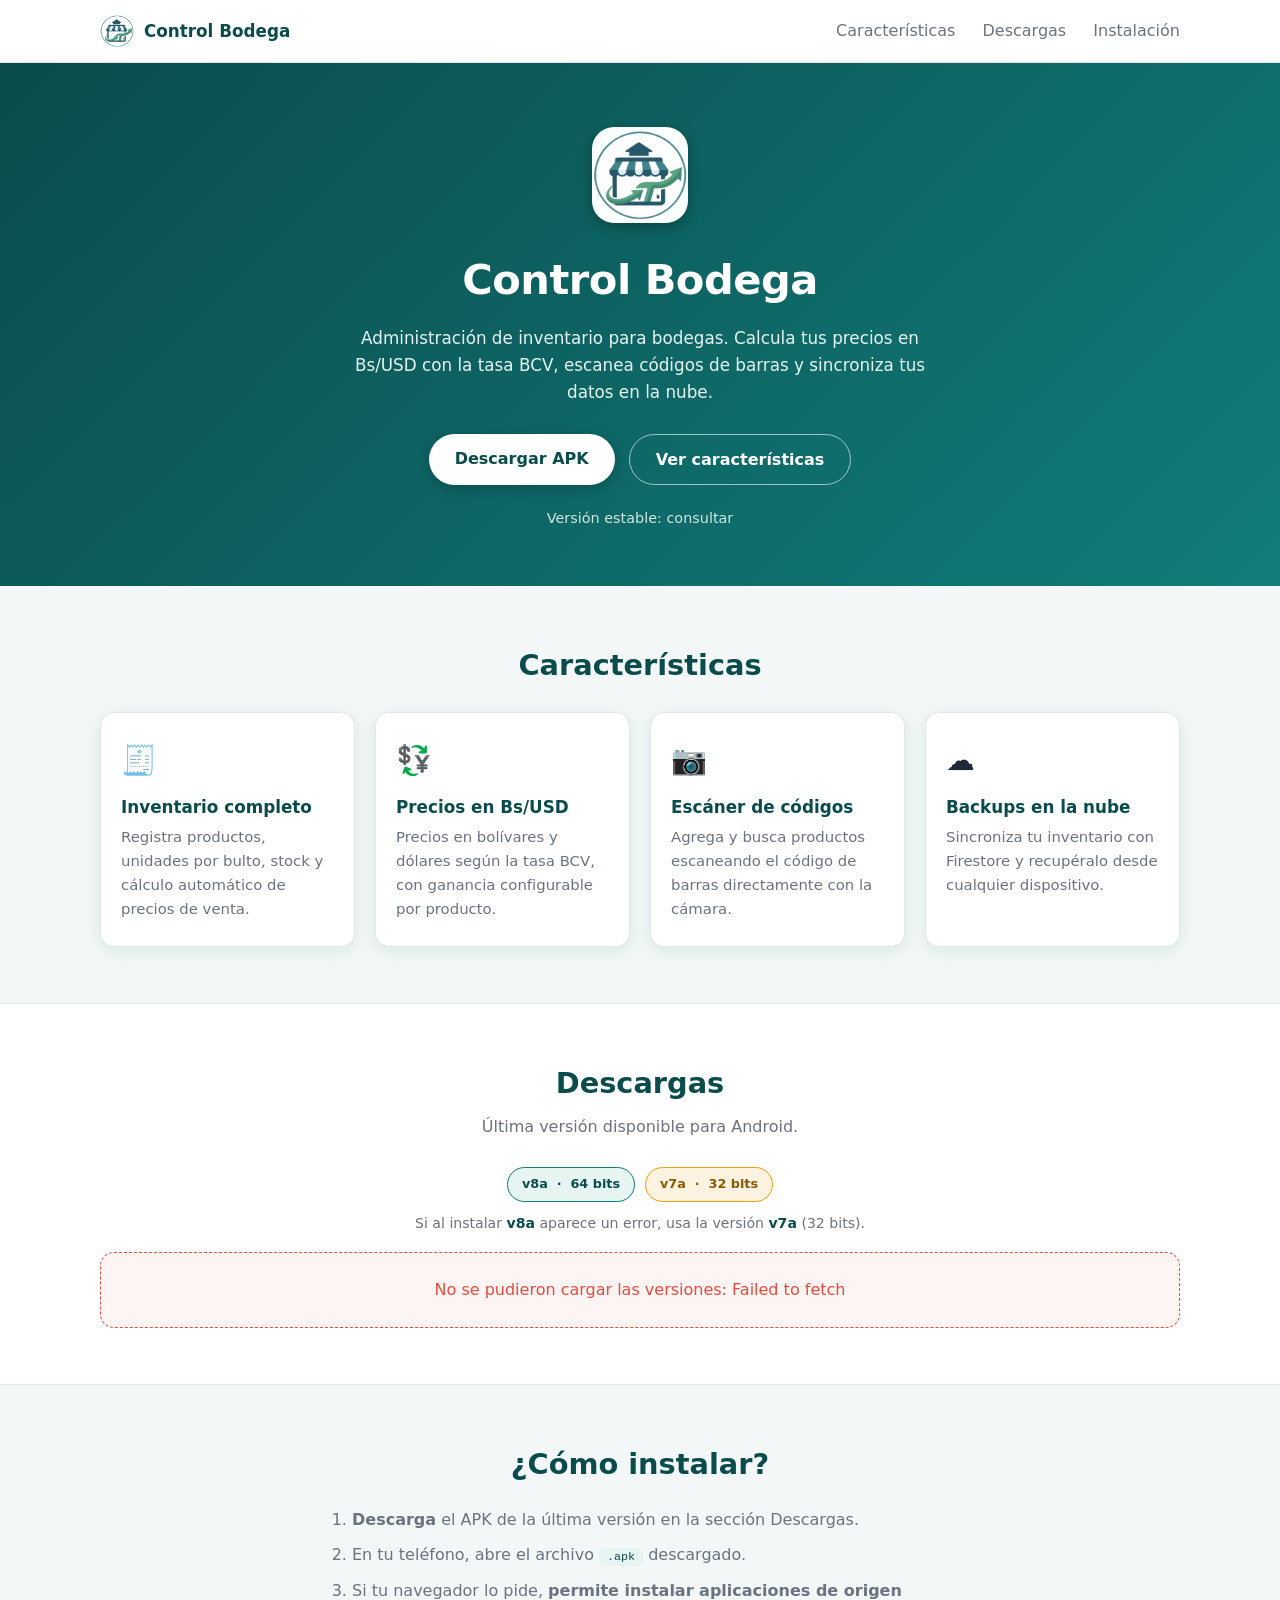
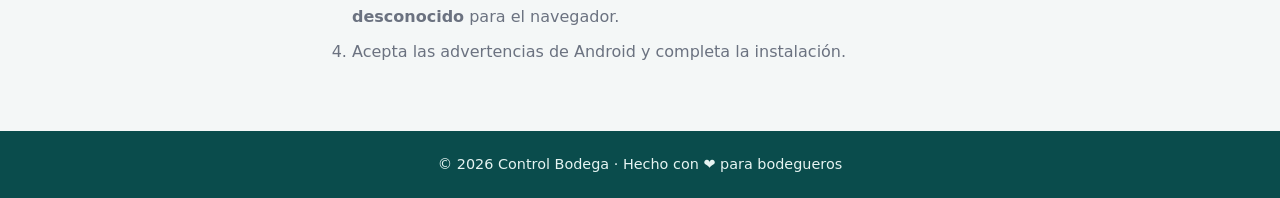
==== index.html @ c721ba38 "Quitar recomendacion automatica y avisar usar v7a si falla la instalacion de v8a" ====
<!DOCTYPE html>
<html lang="es">
<head>
  <meta charset="UTF-8" />
  <meta name="viewport" content="width=device-width, initial-scale=1.0" />
  <title>Control Bodega — Gestión de inventario</title>
  <meta name="description" content="App de administración de inventario para bodegas. Precios en Bs/USD con tasa BCV, escáner de códigos de barras y backups en la nube." />
  <link rel="icon" type="image/png" href="assets/icon.png" />
  <link rel="stylesheet" href="assets/styles.css" />
</head>
<body>

  <header class="nav">
    <div class="container nav-inner">
      <div class="brand">
        <img src="assets/icon.png" alt="Logo Control Bodega" class="brand-logo" />
        <span class="brand-name">Control Bodega</span>
      </div>
      <nav class="nav-links">
        <a href="#caracteristicas">Características</a>
        <a href="#descargas">Descargas</a>
        <a href="#instalacion">Instalación</a>
      </nav>
    </div>
  </header>

  <main>
    <!-- HERO -->
    <section class="hero">
      <div class="container hero-inner">
        <img src="assets/icon.png" alt="Logo Control Bodega" class="hero-logo" />
        <h1>Control Bodega</h1>
        <p class="hero-sub">
          Administración de inventario para bodegas. Calcula tus precios en
          Bs/USD con la tasa BCV, escanea códigos de barras y sincroniza tus
          datos en la nube.
        </p>
        <div class="hero-actions">
          <a href="#descargas" class="btn btn-primary">Descargar APK</a>
          <a href="#caracteristicas" class="btn btn-ghost">Ver características</a>
        </div>
        <p class="hero-badge">Versión estable: <span id="latest-version">…</span></p>
      </div>
    </section>

    <!-- CARACTERÍSTICAS -->
    <section id="caracteristicas" class="section">
      <div class="container">
        <h2 class="section-title">Características</h2>
        <div class="features">
          <div class="feature">
            <div class="feature-icon">🧾</div>
            <h3>Inventario completo</h3>
            <p>Registra productos, unidades por bulto, stock y cálculo automático de precios de venta.</p>
          </div>
          <div class="feature">
            <div class="feature-icon">💱</div>
            <h3>Precios en Bs/USD</h3>
            <p>Precios en bolívares y dólares según la tasa BCV, con ganancia configurable por producto.</p>
          </div>
          <div class="feature">
            <div class="feature-icon">📷</div>
            <h3>Escáner de códigos</h3>
            <p>Agrega y busca productos escaneando el código de barras directamente con la cámara.</p>
          </div>
          <div class="feature">
            <div class="feature-icon">☁️</div>
            <h3>Backups en la nube</h3>
            <p>Sincroniza tu inventario con Firestore y recupéralo desde cualquier dispositivo.</p>
          </div>
        </div>
      </div>
    </section>

    <!-- DESCARGAS / RELEASES -->
    <section id="descargas" class="section section-alt">
      <div class="container">
        <h2 class="section-title">Descargas</h2>
        <p class="section-sub">Última versión disponible para Android.</p>

        <div class="arch-leyenda">
          <span class="chip chip-v8a">v8a &nbsp;·&nbsp; 64 bits</span>
          <span class="chip chip-v7a">v7a &nbsp;·&nbsp; 32 bits</span>
        </div>
        <p class="recom-note">Si al instalar <strong>v8a</strong> aparece un error, usa la versión <strong>v7a</strong> (32 bits).</p>

        <div id="releases" class="releases">
          <div class="loading">Cargando versiones…</div>
        </div>
      </div>
    </section>

    <!-- INSTALACIÓN -->
    <section id="instalacion" class="section">
      <div class="container">
        <h2 class="section-title">¿Cómo instalar?</h2>
        <ol class="steps">
          <li><strong>Descarga</strong> el APK de la última versión en la sección Descargas.</li>
          <li>En tu teléfono, abre el archivo <code>.apk</code> descargado.</li>
          <li>Si tu navegador lo pide, <strong>permite instalar aplicaciones de origen desconocido</strong> para el navegador.</li>
          <li>Acepta las advertencias de Android y completa la instalación.</li>
        </ol>
      </div>
    </section>
  </main>

  <footer class="footer">
    <div class="container footer-inner">
      <p>© 2026 Control Bodega · Hecho con ❤️ para bodegueros</p>
    </div>
  </footer>

  <script src="assets/config.js"></script>
  <script src="assets/script.js"></script>
</body>
</html>
---- assets/styles.css ----
/* ============================================================
   Control Bodega — Página de releases
   Tema teal #117D7A / #0A4C4C (igual que la aplicación Flutter)
   ============================================================ */

:root {
  --primary-dark: #0A4C4C;
  --primary: #117D7A;
  --primary-light: #E6F4F2;
  --bg: #F4F7F7;
  --surface: #FFFFFF;
  --text-main: #1F2937;
  --text-secondary: #6B7280;
  --text-muted: #9CA3AF;
  --border: #E5E7EB;
  --danger: #E74C3C;
  --success: #4CAF50;
  --warning: #F59E0B;
  --radius-lg: 20px;
  --radius-md: 14px;
  --radius-sm: 10px;
  --shadow: 0 4px 16px rgba(17, 125, 122, 0.12);
}

* {
  box-sizing: border-box;
  margin: 0;
  padding: 0;
}

html {
  scroll-behavior: smooth;
}

body {
  font-family: system-ui, -apple-system, "Segoe UI", Roboto, Arial, sans-serif;
  background: var(--bg);
  color: var(--text-main);
  line-height: 1.6;
}

.container {
  width: min(1080px, 92%);
  margin: 0 auto;
}

/* ---------- Nav ---------- */
.nav {
  background: var(--surface);
  border-bottom: 1px solid var(--border);
  position: sticky;
  top: 0;
  z-index: 10;
}

.nav-inner {
  display: flex;
  align-items: center;
  justify-content: space-between;
  padding: 14px 0;
}

.brand {
  display: flex;
  align-items: center;
  gap: 10px;
}

.brand-logo {
  width: 34px;
  height: 34px;
  object-fit: contain;
  border-radius: 8px;
}

.brand-name {
  font-weight: 700;
  color: var(--primary-dark);
  font-size: 1.05rem;
}

.nav-links a {
  margin-left: 22px;
  color: var(--text-secondary);
  text-decoration: none;
  font-weight: 500;
  transition: color 0.2s;
}

.nav-links a:hover {
  color: var(--primary);
}

/* ---------- Hero ---------- */
.hero {
  background: linear-gradient(135deg, var(--primary-dark), var(--primary));
  color: #fff;
  text-align: center;
  padding: 64px 0 56px;
}

.hero-logo {
  width: 96px;
  height: 96px;
  object-fit: contain;
  margin-bottom: 16px;
  border-radius: 22px;
  box-shadow: 0 4px 14px rgba(0, 0, 0, 0.3);
}

.hero h1 {
  font-size: 2.6rem;
  letter-spacing: -0.5px;
}

.hero-sub {
  max-width: 620px;
  margin: 12px auto 28px;
  color: var(--primary-light);
  font-size: 1.05rem;
}

.hero-actions {
  display: flex;
  gap: 14px;
  justify-content: center;
  flex-wrap: wrap;
}

.hero-badge {
  margin-top: 22px;
  font-size: 0.9rem;
  color: var(--primary-light);
  opacity: 0.9;
}

/* ---------- Botones ---------- */
.btn {
  display: inline-block;
  padding: 12px 26px;
  border-radius: 999px;
  font-weight: 600;
  text-decoration: none;
  transition: transform 0.15s, box-shadow 0.15s, background 0.2s;
}

.btn:hover {
  transform: translateY(-2px);
}

.btn-primary {
  background: var(--surface);
  color: var(--primary-dark);
  box-shadow: 0 4px 14px rgba(0, 0, 0, 0.2);
}

.btn-primary:hover {
  background: var(--primary-light);
}

.btn-ghost {
  border: 1.5px solid rgba(255, 255, 255, 0.6);
  color: #fff;
}

.btn-ghost:hover {
  background: rgba(255, 255, 255, 0.12);
}

/* ---------- Secciones ---------- */
.section {
  padding: 56px 0;
}

.section-alt {
  background: var(--surface);
  border-block: 1px solid var(--border);
}

.section-title {
  text-align: center;
  font-size: 1.8rem;
  color: var(--primary-dark);
  margin-bottom: 8px;
}

.section-sub {
  text-align: center;
  color: var(--text-secondary);
  margin-bottom: 28px;
}

/* ---------- Features ---------- */
.features {
  display: grid;
  grid-template-columns: repeat(auto-fit, minmax(220px, 1fr));
  gap: 20px;
  margin-top: 24px;
}

.feature {
  background: var(--surface);
  border: 1px solid var(--border);
  border-radius: var(--radius-md);
  padding: 24px 20px;
  box-shadow: var(--shadow);
}

.feature-icon {
  font-size: 1.8rem;
  margin-bottom: 10px;
}

.feature h3 {
  color: var(--primary-dark);
  margin-bottom: 6px;
  font-size: 1.05rem;
}

.feature p {
  color: var(--text-secondary);
  font-size: 0.93rem;
}

/* ---------- Releases ---------- */
.releases {
  display: grid;
  gap: 16px;
  margin-top: 8px;
}

.loading {
  text-align: center;
  color: var(--text-muted);
  padding: 24px;
}

.release {
  background: var(--bg);
  border: 1px solid var(--border);
  border-left: 4px solid var(--primary);
  border-radius: var(--radius-md);
  padding: 20px 22px;
}

.release-head {
  display: flex;
  align-items: center;
  justify-content: space-between;
  flex-wrap: wrap;
  gap: 8px;
  margin-bottom: 8px;
}

.release-tag {
  font-weight: 700;
  color: var(--primary-dark);
  font-size: 1.1rem;
}

.release-latest {
  background: var(--success);
  color: #fff;
  font-size: 0.72rem;
  font-weight: 700;
  padding: 3px 10px;
  border-radius: 999px;
  text-transform: uppercase;
  letter-spacing: 0.5px;
}

.release-date {
  color: var(--text-muted);
  font-size: 0.85rem;
}

.release-notes {
  color: var(--text-secondary);
  font-size: 0.92rem;
  white-space: pre-wrap;
  margin-bottom: 14px;
}

/* Tarjeta de la última versión */
.release-latest-box {
  background: var(--surface);
  border: 2px solid var(--primary);
  border-left-width: 6px;
  box-shadow: var(--shadow);
}

.release-latest-box .release-tag {
  font-size: 1.35rem;
}

.release-latest-box .release-date {
  margin-bottom: 6px;
}

.latest-assets {
  display: grid;
  grid-template-columns: repeat(auto-fit, minmax(210px, 1fr));
  gap: 12px;
  margin-top: 16px;
}

/* Botones de descarga grandes (v8a / v7a) */
.asset-link {
  display: flex;
  flex-direction: column;
  align-items: center;
  gap: 2px;
  color: #fff;
  padding: 14px 18px;
  border-radius: var(--radius-md);
  text-decoration: none;
  font-weight: 600;
  text-align: center;
  transition: transform 0.15s, box-shadow 0.15s, filter 0.2s;
  border: 1px solid transparent;
}

.asset-link:hover {
  transform: translateY(-2px);
  filter: brightness(1.06);
}

.asset-link .arq-label {
  font-size: 1.35rem;
  line-height: 1.2;
  text-transform: uppercase;
  letter-spacing: 0.5px;
}

.asset-link .arq-detail {
  font-weight: 500;
  font-size: 0.82rem;
  opacity: 0.92;
}

.asset-link .arq-size {
  font-weight: 400;
  font-size: 0.8rem;
  opacity: 0.85;
}

/* Diferenciación v8a (nuevo) / v7a (viejito) */
.arq-v8a {
  background: var(--primary);
  border-color: var(--primary);
}

.arq-v7a {
  background: var(--warning);
  border-color: var(--warning);
  color: #4a3000;
}

.arq-x86_64 {
  background: var(--text-secondary);
  border-color: var(--text-secondary);
}

.arq-universal {
  background: var(--success);
  border-color: var(--success);
}

/* Leyenda */
.arch-leyenda {
  display: flex;
  flex-wrap: wrap;
  justify-content: center;
  gap: 10px;
  margin: 4px 0 20px;
}

.chip {
  font-size: 0.8rem;
  font-weight: 600;
  padding: 6px 14px;
  border-radius: 999px;
}

.chip-v8a {
  background: var(--primary-light);
  color: var(--primary-dark);
  border: 1px solid var(--primary);
}

.chip-v7a {
  background: #fdf3e0;
  color: #8a5a00;
  border: 1px solid var(--warning);
}

/* Nota de recomendación */
.recom-note {
  text-align: center;
  color: var(--text-secondary);
  font-size: 0.88rem;
  margin: -10px 0 18px;
}

.recom-note strong {
  color: var(--primary-dark);
}

/* Botón de versiones anteriores */
.btn-older {
  display: block;
  margin: 18px auto 0;
  background: var(--surface);
  color: var(--text-secondary);
  border: 1px solid var(--border);
  border-radius: 999px;
  padding: 8px 18px;
  font-size: 0.85rem;
  font-weight: 600;
  cursor: pointer;
  transition: background 0.2s, color 0.2s;
}

.btn-older:hover {
  background: var(--primary-light);
  color: var(--primary-dark);
}

/* Lista de versiones anteriores */
.older-releases {
  margin-top: 14px;
  display: grid;
  gap: 10px;
}

.older-releases[hidden] {
  display: none;
}

.release-old {
  display: flex;
  align-items: center;
  justify-content: space-between;
  flex-wrap: wrap;
  gap: 10px;
  background: var(--bg);
  border: 1px solid var(--border);
  border-radius: var(--radius-sm);
  padding: 12px 16px;
}

.release-old-info {
  display: flex;
  align-items: center;
  gap: 10px;
}

.release-old-tag {
  font-weight: 700;
  color: var(--text-main);
  font-size: 0.95rem;
}

.release-old-links {
  display: flex;
  flex-wrap: wrap;
  gap: 8px;
}

.release-old-links.muted {
  color: var(--text-muted);
  font-size: 0.85rem;
}

.mini-link {
  display: inline-block;
  color: #fff;
  padding: 5px 12px;
  border-radius: 999px;
  text-decoration: none;
  font-size: 0.78rem;
  font-weight: 600;
  transition: filter 0.2s;
}

.mini-link:hover {
  filter: brightness(1.08);
}

.no-releases {
  text-align: center;
  color: var(--text-secondary);
  padding: 24px;
  border: 1px dashed var(--border);
  border-radius: var(--radius-md);
}

.error-releases {
  text-align: center;
  color: var(--danger);
  padding: 24px;
  border: 1px dashed var(--danger);
  border-radius: var(--radius-md);
  background: #fdf4f4;
}

/* ---------- Instalación ---------- */
.steps {
  max-width: 620px;
  margin: 20px auto 0;
  padding-left: 22px;
  color: var(--text-secondary);
}

.steps li {
  margin-bottom: 10px;
}

.steps code {
  background: var(--primary-light);
  color: var(--primary-dark);
  padding: 2px 8px;
  border-radius: 6px;
  font-size: 0.9em;
}

/* ---------- Footer ---------- */
.footer {
  background: var(--primary-dark);
  color: var(--primary-light);
  padding: 22px 0;
  text-align: center;
  font-size: 0.9rem;
}

/* ---------- Responsive ---------- */
@media (max-width: 640px) {
  .hero h1 {
    font-size: 1.9rem;
  }
  .nav-links {
    display: none;
  }
  .release-head {
    flex-direction: column;
    align-items: flex-start;
  }
}
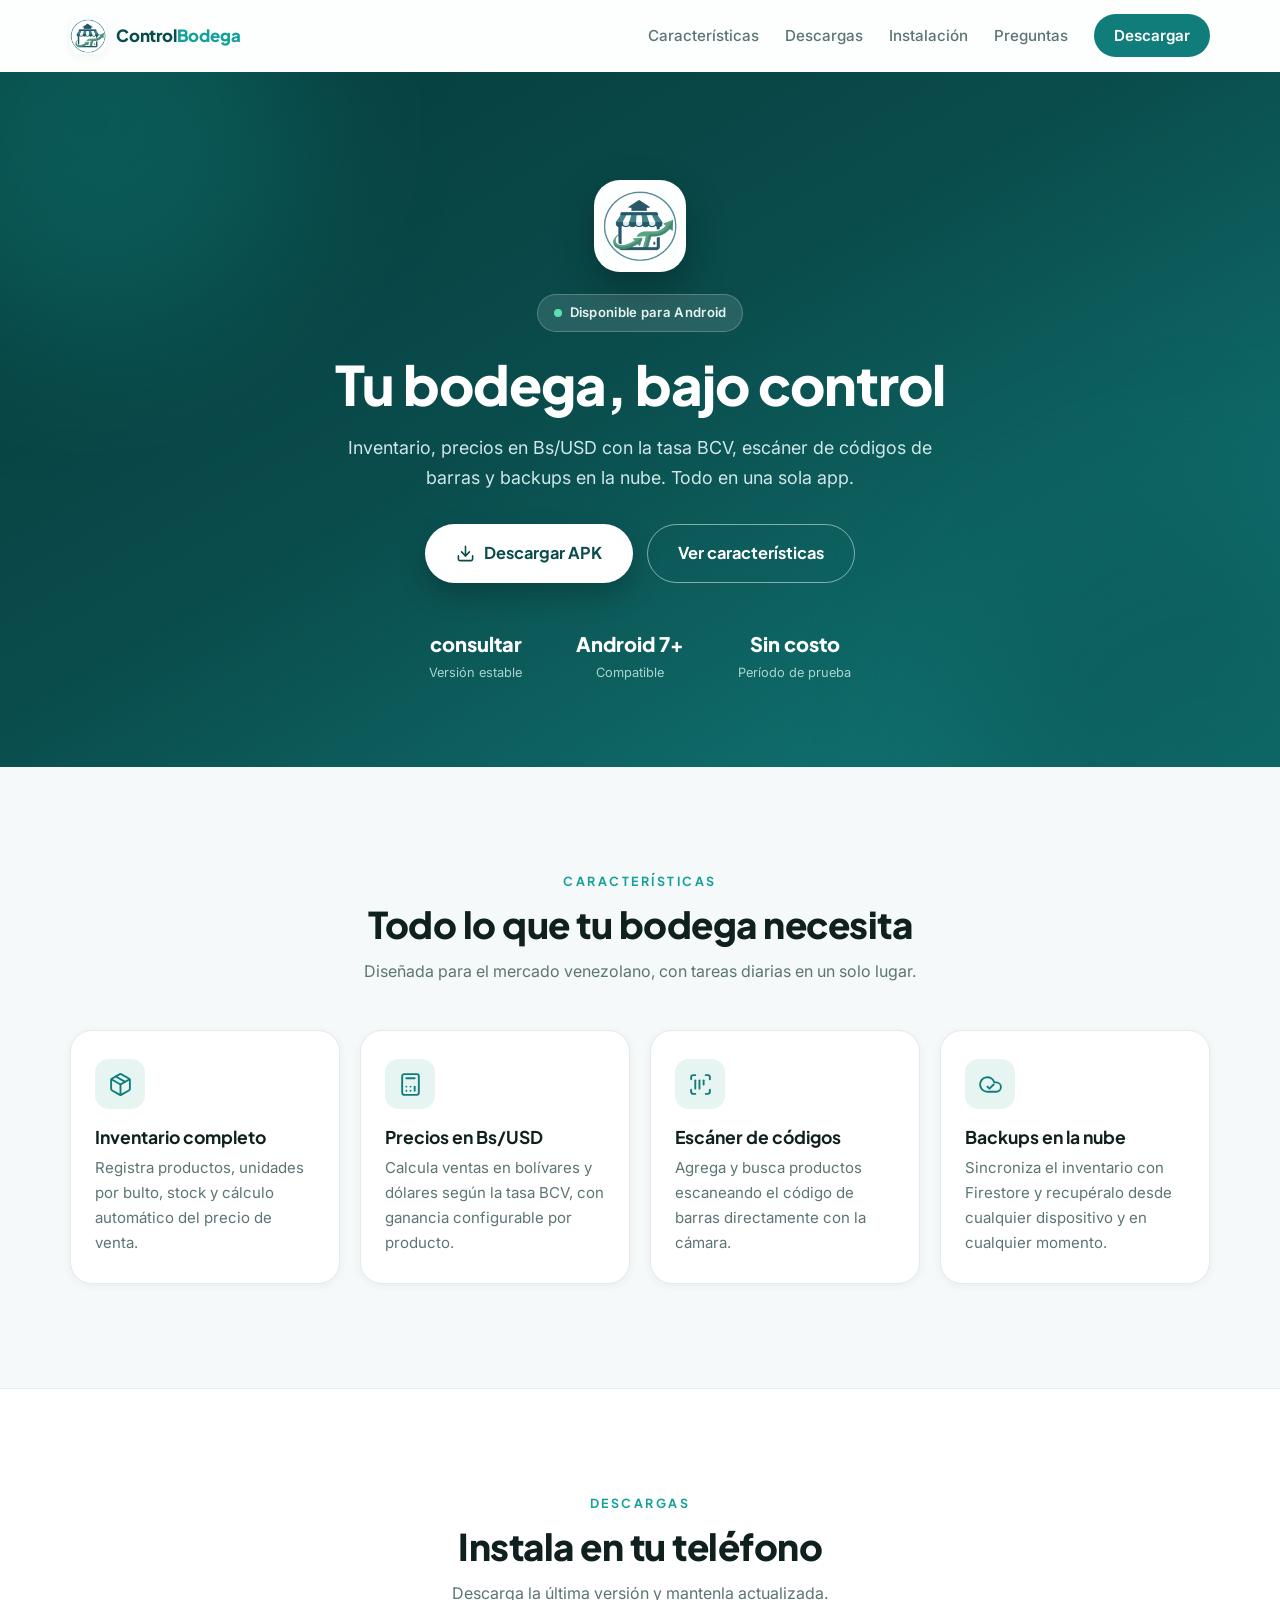
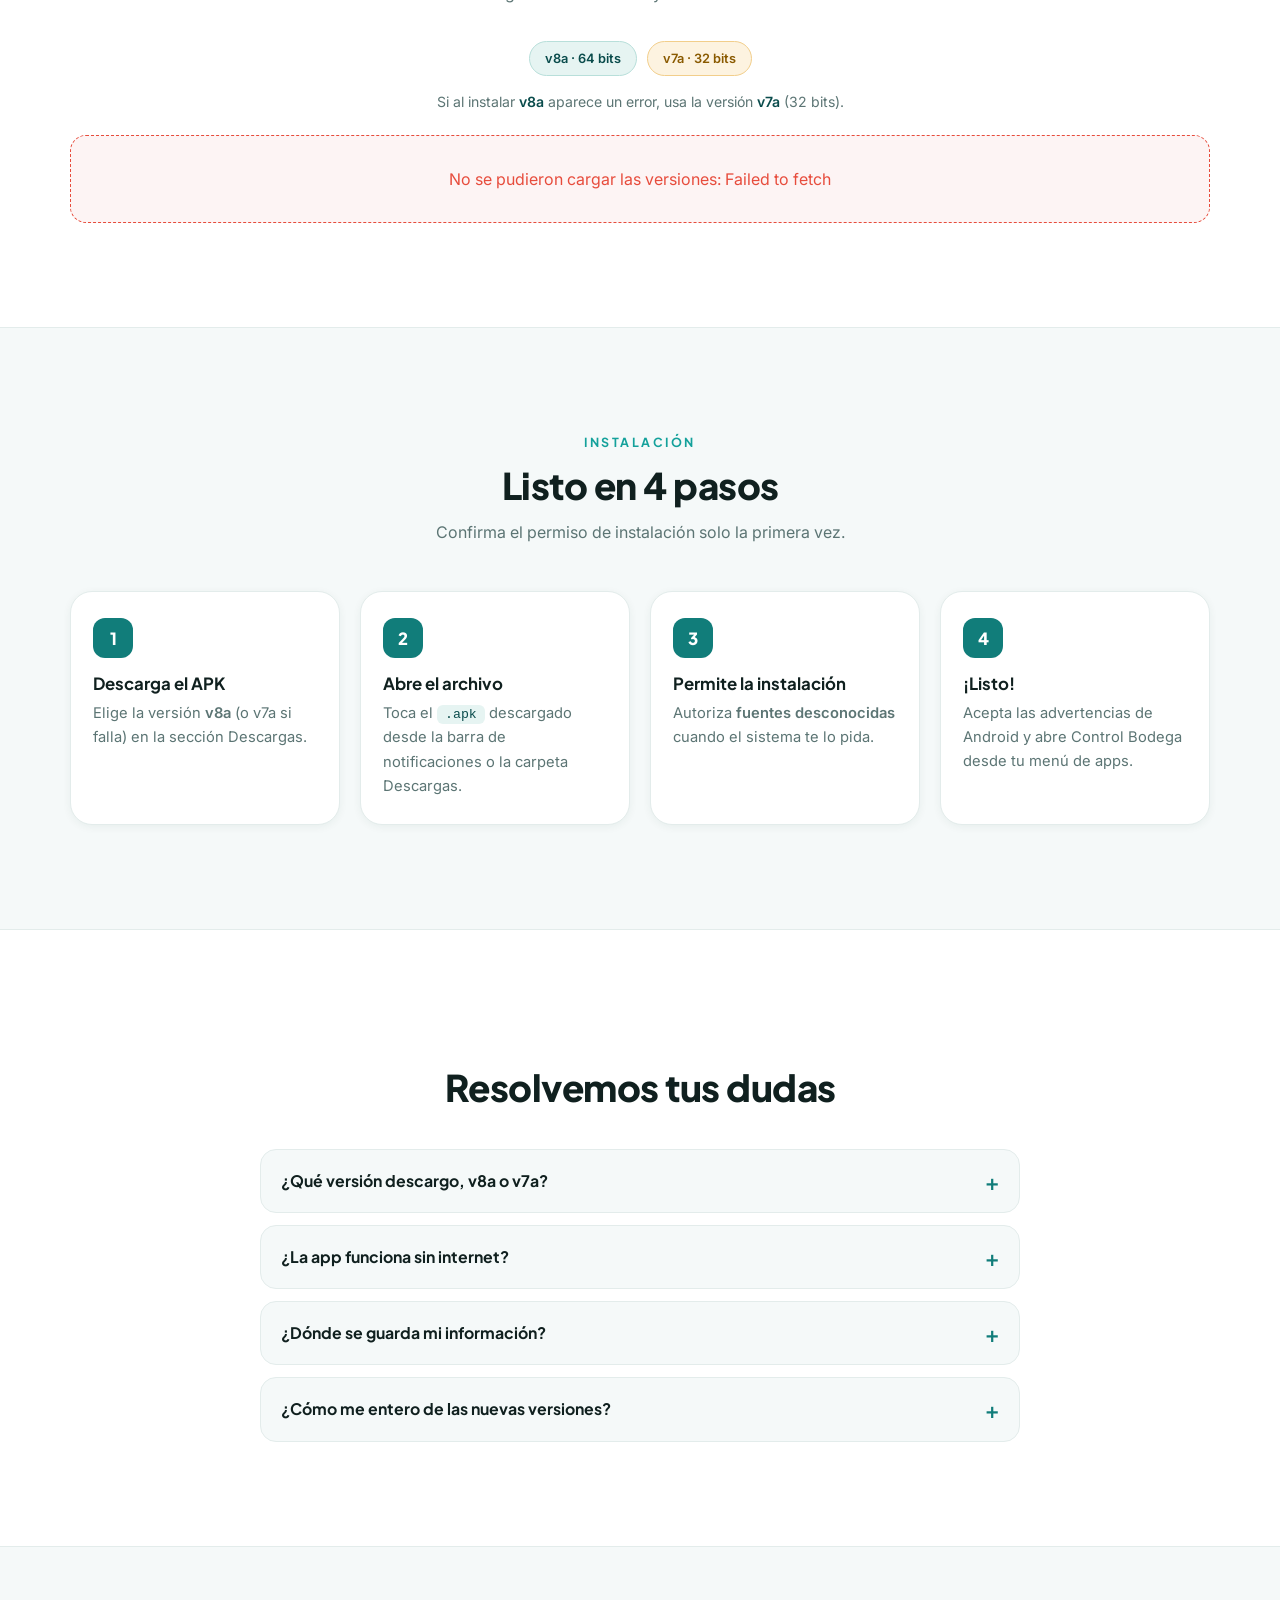
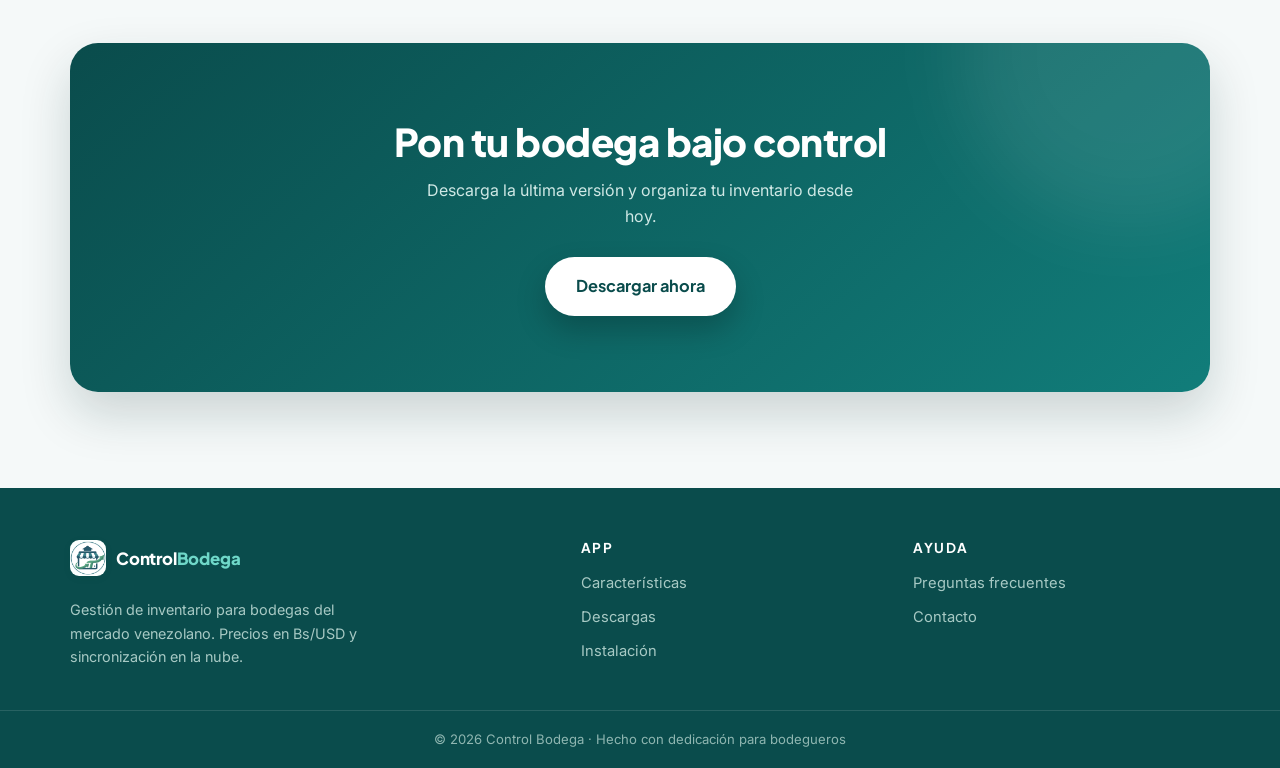
==== commit 52449572: "Rediseno profesional completo: tipografia, hero, FAQ, CTA, nav responsiva y animaciones" ====
--- a/index.html
+++ b/index.html
@@ -3,71 +3,132 @@
 <head>
   <meta charset="UTF-8" />
   <meta name="viewport" content="width=device-width, initial-scale=1.0" />
-  <title>Control Bodega — Gestión de inventario</title>
+  <title>Control Bodega — Gestión de inventario para bodegas</title>
   <meta name="description" content="App de administración de inventario para bodegas. Precios en Bs/USD con tasa BCV, escáner de códigos de barras y backups en la nube." />
+  <meta name="theme-color" content="#0A4C4C" />
+  <meta property="og:title" content="Control Bodega" />
+  <meta property="og:description" content="Administra tu bodega y calcula precios en Bs/USD con la tasa BCV." />
+  <meta property="og:type" content="website" />
   <link rel="icon" type="image/png" href="assets/icon.png" />
+
+  <link rel="preconnect" href="https://fonts.googleapis.com" />
+  <link rel="preconnect" href="https://fonts.gstatic.com" crossorigin />
+  <link href="https://fonts.googleapis.com/css2?family=Plus+Jakarta+Sans:wght@500;600;700;800&family=Inter:wght@400;500;600&display=swap" rel="stylesheet" />
+
   <link rel="stylesheet" href="assets/styles.css" />
 </head>
 <body>
 
-  <header class="nav">
+  <!-- NAVBAR -->
+  <header class="nav" id="nav">
     <div class="container nav-inner">
-      <div class="brand">
+      <a href="#" class="brand">
         <img src="assets/icon.png" alt="Logo Control Bodega" class="brand-logo" />
-        <span class="brand-name">Control Bodega</span>
-      </div>
-      <nav class="nav-links">
+        <span class="brand-name">Control<span>Bodega</span></span>
+      </a>
+
+      <nav class="nav-menu" id="nav-menu" aria-label="Principal">
         <a href="#caracteristicas">Características</a>
         <a href="#descargas">Descargas</a>
         <a href="#instalacion">Instalación</a>
+        <a href="#faq">Preguntas</a>
+        <a href="#descargas" class="nav-cta">Descargar</a>
       </nav>
+
+      <button class="nav-toggle" id="nav-toggle" type="button" aria-label="Abrir menú" aria-expanded="false">
+        <span></span>
+        <span></span>
+        <span></span>
+      </button>
     </div>
   </header>
 
   <main>
     <!-- HERO -->
     <section class="hero">
+      <span class="hero-glow hero-glow-1" aria-hidden="true"></span>
+      <span class="hero-glow hero-glow-2" aria-hidden="true"></span>
       <div class="container hero-inner">
-        <img src="assets/icon.png" alt="Logo Control Bodega" class="hero-logo" />
-        <h1>Control Bodega</h1>
+        <div class="hero-logo-wrap">
+          <img src="assets/icon.png" alt="Logo Control Bodega" class="hero-logo" />
+        </div>
+
+        <p class="hero-kicker">
+          <span class="pulse-dot"></span>
+          Disponible para Android
+        </p>
+
+        <h1>Tu bodega, bajo control</h1>
+
         <p class="hero-sub">
-          Administración de inventario para bodegas. Calcula tus precios en
-          Bs/USD con la tasa BCV, escanea códigos de barras y sincroniza tus
-          datos en la nube.
+          Inventario, precios en Bs/USD con la tasa BCV, escáner de códigos de
+          barras y backups en la nube. Todo en una sola app.
         </p>
+
         <div class="hero-actions">
-          <a href="#descargas" class="btn btn-primary">Descargar APK</a>
-          <a href="#caracteristicas" class="btn btn-ghost">Ver características</a>
-        </div>
-        <p class="hero-badge">Versión estable: <span id="latest-version">…</span></p>
+          <a href="#descargas" class="btn btn-lg btn-primary">
+            <svg viewBox="0 0 24 24" fill="none" stroke="currentColor" stroke-width="2" stroke-linecap="round" stroke-linejoin="round" aria-hidden="true"><path d="M21 15v4a2 2 0 0 1-2 2H5a2 2 0 0 1-2-2v-4"/><polyline points="7 10 12 15 17 10"/><line x1="12" y1="15" x2="12" y2="3"/></svg>
+            Descargar APK
+          </a>
+          <a href="#caracteristicas" class="btn btn-lg btn-ghost">Ver características</a>
+        </div>
+
+        <div class="hero-stats">
+          <div class="stat">
+            <strong id="latest-version">…</strong>
+            <span>Versión estable</span>
+          </div>
+          <div class="stat">
+            <strong>Android 7+</strong>
+            <span>Compatible</span>
+          </div>
+          <div class="stat">
+            <strong>Sin costo</strong>
+            <span>Período de prueba</span>
+          </div>
+        </div>
       </div>
     </section>
 
     <!-- CARACTERÍSTICAS -->
     <section id="caracteristicas" class="section">
       <div class="container">
-        <h2 class="section-title">Características</h2>
+        <p class="kicker reveal">Características</p>
+        <h2 class="section-title reveal">Todo lo que tu bodega necesita</h2>
+        <p class="section-sub reveal">Diseñada para el mercado venezolano, con tareas diarias en un solo lugar.</p>
+
         <div class="features">
-          <div class="feature">
-            <div class="feature-icon">🧾</div>
+          <article class="feature reveal">
+            <div class="feature-icon">
+              <svg viewBox="0 0 24 24" fill="none" stroke="currentColor" stroke-width="1.8" stroke-linecap="round" stroke-linejoin="round" aria-hidden="true"><path d="M7.5 4.27l9 5.15"/><path d="M21 8a2 2 0 0 0-1-1.73l-7-4a2 2 0 0 0-2 0l-7 4A2 2 0 0 0 3 8v8a2 2 0 0 0 1 1.73l7 4a2 2 0 0 0 2 0l7-4A2 2 0 0 0 21 16Z"/><path d="M3.3 7 12 12l8.7-5"/><path d="M12 22V12"/></svg>
+            </div>
             <h3>Inventario completo</h3>
-            <p>Registra productos, unidades por bulto, stock y cálculo automático de precios de venta.</p>
-          </div>
-          <div class="feature">
-            <div class="feature-icon">💱</div>
+            <p>Registra productos, unidades por bulto, stock y cálculo automático del precio de venta.</p>
+          </article>
+
+          <article class="feature reveal">
+            <div class="feature-icon">
+              <svg viewBox="0 0 24 24" fill="none" stroke="currentColor" stroke-width="1.8" stroke-linecap="round" stroke-linejoin="round" aria-hidden="true"><rect x="4" y="2" width="16" height="20" rx="2"/><line x1="8" y1="6" x2="16" y2="6"/><line x1="16" y1="14" x2="16" y2="18"/><path d="M12 14h.01"/><path d="M8 14h.01"/><path d="M12 18h.01"/><path d="M8 18h.01"/></svg>
+            </div>
             <h3>Precios en Bs/USD</h3>
-            <p>Precios en bolívares y dólares según la tasa BCV, con ganancia configurable por producto.</p>
-          </div>
-          <div class="feature">
-            <div class="feature-icon">📷</div>
+            <p>Calcula ventas en bolívares y dólares según la tasa BCV, con ganancia configurable por producto.</p>
+          </article>
+
+          <article class="feature reveal">
+            <div class="feature-icon">
+              <svg viewBox="0 0 24 24" fill="none" stroke="currentColor" stroke-width="1.8" stroke-linecap="round" stroke-linejoin="round" aria-hidden="true"><path d="M3 7V5a2 2 0 0 1 2-2h2"/><path d="M17 3h2a2 2 0 0 1 2 2v2"/><path d="M21 17v2a2 2 0 0 1-2 2h-2"/><path d="M7 21H5a2 2 0 0 1-2-2v-2"/><path d="M7 8v8"/><path d="M11 8v8"/><path d="M15 8v4"/></svg>
+            </div>
             <h3>Escáner de códigos</h3>
             <p>Agrega y busca productos escaneando el código de barras directamente con la cámara.</p>
-          </div>
-          <div class="feature">
-            <div class="feature-icon">☁️</div>
+          </article>
+
+          <article class="feature reveal">
+            <div class="feature-icon">
+              <svg viewBox="0 0 24 24" fill="none" stroke="currentColor" stroke-width="1.8" stroke-linecap="round" stroke-linejoin="round" aria-hidden="true"><path d="M17.5 19H9a7 7 0 1 1 6.71-9h1.79a4.5 4.5 0 1 1 0 9Z"/><path d="m9 14 2 2 4-4"/></svg>
+            </div>
             <h3>Backups en la nube</h3>
-            <p>Sincroniza tu inventario con Firestore y recupéralo desde cualquier dispositivo.</p>
-          </div>
+            <p>Sincroniza el inventario con Firestore y recupéralo desde cualquier dispositivo y en cualquier momento.</p>
+          </article>
         </div>
       </div>
     </section>
@@ -75,14 +136,15 @@
     <!-- DESCARGAS / RELEASES -->
     <section id="descargas" class="section section-alt">
       <div class="container">
-        <h2 class="section-title">Descargas</h2>
-        <p class="section-sub">Última versión disponible para Android.</p>
-
-        <div class="arch-leyenda">
-          <span class="chip chip-v8a">v8a &nbsp;·&nbsp; 64 bits</span>
-          <span class="chip chip-v7a">v7a &nbsp;·&nbsp; 32 bits</span>
-        </div>
-        <p class="recom-note">Si al instalar <strong>v8a</strong> aparece un error, usa la versión <strong>v7a</strong> (32 bits).</p>
+        <p class="kicker reveal">Descargas</p>
+        <h2 class="section-title reveal">Instala en tu teléfono</h2>
+        <p class="section-sub reveal">Descarga la última versión y mantenla actualizada.</p>
+
+        <div class="arch-leyenda reveal">
+          <span class="chip chip-v8a">v8a · 64 bits</span>
+          <span class="chip chip-v7a">v7a · 32 bits</span>
+        </div>
+        <p class="recom-note reveal">Si al instalar <strong>v8a</strong> aparece un error, usa la versión <strong>v7a</strong> (32 bits).</p>
 
         <div id="releases" class="releases">
           <div class="loading">Cargando versiones…</div>
@@ -93,22 +155,110 @@
     <!-- INSTALACIÓN -->
     <section id="instalacion" class="section">
       <div class="container">
-        <h2 class="section-title">¿Cómo instalar?</h2>
-        <ol class="steps">
-          <li><strong>Descarga</strong> el APK de la última versión en la sección Descargas.</li>
-          <li>En tu teléfono, abre el archivo <code>.apk</code> descargado.</li>
-          <li>Si tu navegador lo pide, <strong>permite instalar aplicaciones de origen desconocido</strong> para el navegador.</li>
-          <li>Acepta las advertencias de Android y completa la instalación.</li>
-        </ol>
+        <p class="kicker reveal">Instalación</p>
+        <h2 class="section-title reveal">Listo en 4 pasos</h2>
+        <p class="section-sub reveal">Confirma el permiso de instalación solo la primera vez.</p>
+
+        <div class="steps-grid">
+          <div class="step reveal">
+            <span class="step-num">1</span>
+            <h3>Descarga el APK</h3>
+            <p>Elige la versión <strong>v8a</strong> (o v7a si falla) en la sección Descargas.</p>
+          </div>
+          <div class="step reveal">
+            <span class="step-num">2</span>
+            <h3>Abre el archivo</h3>
+            <p>Toca el <code>.apk</code> descargado desde la barra de notificaciones o la carpeta Descargas.</p>
+          </div>
+          <div class="step reveal">
+            <span class="step-num">3</span>
+            <h3>Permite la instalación</h3>
+            <p>Autoriza <strong>fuentes desconocidas</strong> cuando el sistema te lo pida.</p>
+          </div>
+          <div class="step reveal">
+            <span class="step-num">4</span>
+            <h3>¡Listo!</h3>
+            <p>Acepta las advertencias de Android y abre Control Bodega desde tu menú de apps.</p>
+          </div>
+        </div>
+      </div>
+    </section>
+
+    <!-- FAQ -->
+    <section id="faq" class="section section-alt">
+      <div class="container container-narrow">
+        <p class="kicker reveal">Preguntas frecuentes</p>
+        <h2 class="section-title reveal">Resolvemos tus dudas</h2>
+
+        <div class="faq">
+          <details class="faq-item reveal">
+            <summary>¿Qué versión descargo, v8a o v7a?</summary>
+            <p>Descarga <strong>v8a</strong> (64 bits), que es la versión para teléfonos actuales. Si al instalarla el sistema muestra un error, usa la versión <strong>v7a</strong> (32 bits), compatible con teléfonos de gama baja o con Android de 32 bits.</p>
+          </details>
+          <details class="faq-item reveal">
+            <summary>¿La app funciona sin internet?</summary>
+            <p>Sí. El inventario se guarda en la memoria del teléfono y funciona sin conexión. El internet se usa para sincronizar backups, actualizar la tasa BCV y recibir notificaciones.</p>
+          </details>
+          <details class="faq-item reveal">
+            <summary>¿Dónde se guarda mi información?</summary>
+            <p>Tus productos se almacenan de forma local y además puedes subirlos a la nube (Firestore) como respaldo. Nadie más tiene acceso a tu cuenta.</p>
+          </details>
+          <details class="faq-item reveal">
+            <summary>¿Cómo me entero de las nuevas versiones?</summary>
+            <p>La app verifica automáticamente si hay una versión nueva al abrirla y te avisa con un recordatorio de actualización y su lista de cambios.</p>
+          </details>
+        </div>
+      </div>
+    </section>
+
+    <!-- CTA FINAL -->
+    <section class="cta">
+      <div class="container">
+        <div class="cta-panel reveal">
+          <span class="cta-glow" aria-hidden="true"></span>
+          <h2>Pon tu bodega bajo control</h2>
+          <p>Descarga la última versión y organiza tu inventario desde hoy.</p>
+          <a href="#descargas" class="btn btn-lg btn-light">Descargar ahora</a>
+        </div>
       </div>
     </section>
   </main>
 
+  <!-- FOOTER -->
   <footer class="footer">
-    <div class="container footer-inner">
-      <p>© 2026 Control Bodega · Hecho con ❤️ para bodegueros</p>
+    <div class="container footer-grid">
+      <div class="footer-brand">
+        <div class="brand">
+          <img src="assets/icon.png" alt="Logo Control Bodega" class="brand-logo" />
+          <span class="brand-name">Control<span>Bodega</span></span>
+        </div>
+        <p>Gestión de inventario para bodegas del mercado venezolano. Precios en Bs/USD y sincronización en la nube.</p>
+      </div>
+
+      <div class="footer-col">
+        <h4>App</h4>
+        <a href="#caracteristicas">Características</a>
+        <a href="#descargas">Descargas</a>
+        <a href="#instalacion">Instalación</a>
+      </div>
+
+      <div class="footer-col">
+        <h4>Ayuda</h4>
+        <a href="#faq">Preguntas frecuentes</a>
+        <a href="mailto:eliellugo12@gmail.com">Contacto</a>
+      </div>
+    </div>
+
+    <div class="footer-bottom">
+      <div class="container">
+        <p>© 2026 Control Bodega · Hecho con dedicación para bodegueros</p>
+      </div>
     </div>
   </footer>
+
+  <button class="back-top" id="back-top" type="button" aria-label="Volver arriba">
+    <svg viewBox="0 0 24 24" fill="none" stroke="currentColor" stroke-width="2.2" stroke-linecap="round" stroke-linejoin="round" aria-hidden="true"><polyline points="18 15 12 9 6 15"/></svg>
+  </button>
 
   <script src="assets/config.js"></script>
   <script src="assets/script.js"></script>
--- a/assets/styles.css
+++ b/assets/styles.css
@@ -1,25 +1,32 @@
 /* ============================================================
    Control Bodega — Página de releases
-   Tema teal #117D7A / #0A4C4C (igual que la aplicación Flutter)
+   Diseño profesional · Tema teal #117D7A / #0A4C4C
    ============================================================ */
 
 :root {
   --primary-dark: #0A4C4C;
   --primary: #117D7A;
+  --primary-soft: #14A19B;
   --primary-light: #E6F4F2;
-  --bg: #F4F7F7;
+  --primary-light-2: #F0F9F8;
+  --bg: #F5F9F9;
   --surface: #FFFFFF;
-  --text-main: #1F2937;
-  --text-secondary: #6B7280;
-  --text-muted: #9CA3AF;
-  --border: #E5E7EB;
+  --ink: #10201F;
+  --text-main: #24403E;
+  --text-secondary: #5C7574;
+  --text-muted: #9CAFAE;
+  --border: #E3ECEB;
   --danger: #E74C3C;
-  --success: #4CAF50;
-  --warning: #F59E0B;
-  --radius-lg: 20px;
-  --radius-md: 14px;
-  --radius-sm: 10px;
-  --shadow: 0 4px 16px rgba(17, 125, 122, 0.12);
+  --success: #3E9B71;
+  --warning: #E89B0C;
+  --radius-lg: 22px;
+  --radius-md: 16px;
+  --radius-sm: 12px;
+  --shadow-sm: 0 2px 8px rgba(12, 60, 58, 0.06);
+  --shadow: 0 12px 34px rgba(12, 60, 58, 0.1);
+  --shadow-lg: 0 22px 50px rgba(10, 45, 45, 0.18);
+  --font-display: "Plus Jakarta Sans", system-ui, -apple-system, "Segoe UI", sans-serif;
+  --font-body: "Inter", system-ui, -apple-system, "Segoe UI", sans-serif;
 }
 
 * {
@@ -30,27 +37,71 @@
 
 html {
   scroll-behavior: smooth;
+  scroll-padding-top: 84px;
 }
 
 body {
-  font-family: system-ui, -apple-system, "Segoe UI", Roboto, Arial, sans-serif;
+  font-family: var(--font-body);
   background: var(--bg);
   color: var(--text-main);
-  line-height: 1.6;
+  line-height: 1.65;
+  -webkit-font-smoothing: antialiased;
+  overflow-x: hidden;
+}
+
+h1, h2, h3, h4 {
+  font-family: var(--font-display);
+  color: var(--ink);
+  line-height: 1.2;
+}
+
+strong {
+  font-weight: 600;
+}
+
+img {
+  max-width: 100%;
+  display: block;
 }
 
 .container {
-  width: min(1080px, 92%);
+  width: min(1140px, 92%);
   margin: 0 auto;
 }
 
-/* ---------- Nav ---------- */
+.container-narrow {
+  width: min(760px, 92%);
+}
+
+/* ---------- Scroll reveal ---------- */
+.reveal {
+  opacity: 0;
+  transform: translateY(26px);
+  transition: opacity 0.7s ease, transform 0.7s ease;
+}
+
+.reveal.in {
+  opacity: 1;
+  transform: none;
+}
+
+/* ============================================================
+   NAVBAR
+   ============================================================ */
 .nav {
-  background: var(--surface);
-  border-bottom: 1px solid var(--border);
   position: sticky;
   top: 0;
-  z-index: 10;
+  z-index: 50;
+  background: rgba(255, 255, 255, 0.82);
+  backdrop-filter: blur(14px);
+  -webkit-backdrop-filter: blur(14px);
+  border-bottom: 1px solid transparent;
+  transition: border-color 0.3s, box-shadow 0.3s;
+}
+
+.nav.scrolled {
+  border-color: var(--border);
+  box-shadow: var(--shadow-sm);
 }
 
 .nav-inner {
@@ -61,97 +112,244 @@
 }
 
 .brand {
+  display: inline-flex;
+  align-items: center;
+  gap: 10px;
+  text-decoration: none;
+}
+
+.brand-logo {
+  width: 36px;
+  height: 36px;
+  object-fit: contain;
+  border-radius: 9px;
+  box-shadow: var(--shadow-sm);
+}
+
+.brand-name {
+  font-family: var(--font-display);
+  font-weight: 800;
+  font-size: 1.05rem;
+  color: var(--primary-dark);
+  letter-spacing: -0.2px;
+}
+
+.brand-name span {
+  color: var(--primary-soft);
+}
+
+.nav-menu {
   display: flex;
   align-items: center;
-  gap: 10px;
-}
-
-.brand-logo {
-  width: 34px;
-  height: 34px;
-  object-fit: contain;
-  border-radius: 8px;
-}
-
-.brand-name {
-  font-weight: 700;
-  color: var(--primary-dark);
-  font-size: 1.05rem;
-}
-
-.nav-links a {
-  margin-left: 22px;
+  gap: 26px;
+}
+
+.nav-menu a {
   color: var(--text-secondary);
   text-decoration: none;
   font-weight: 500;
+  font-size: 0.95rem;
   transition: color 0.2s;
 }
 
-.nav-links a:hover {
+.nav-menu a:hover {
   color: var(--primary);
 }
 
-/* ---------- Hero ---------- */
+.nav-cta {
+  background: var(--primary);
+  color: #fff !important;
+  padding: 9px 20px;
+  border-radius: 999px;
+  font-weight: 600 !important;
+  transition: background 0.2s, transform 0.2s !important;
+}
+
+.nav-cta:hover {
+  background: var(--primary-dark) !important;
+  transform: translateY(-1px);
+}
+
+/* Toggle móvil */
+.nav-toggle {
+  display: none;
+  flex-direction: column;
+  justify-content: center;
+  gap: 5px;
+  width: 42px;
+  height: 42px;
+  border: 1px solid var(--border);
+  border-radius: 12px;
+  background: var(--surface);
+  cursor: pointer;
+  padding: 0 10px;
+}
+
+.nav-toggle span {
+  height: 2px;
+  background: var(--primary-dark);
+  border-radius: 2px;
+  transition: transform 0.25s, opacity 0.25s;
+}
+
+.nav-toggle.open span:nth-child(1) { transform: translateY(7px) rotate(45deg); }
+.nav-toggle.open span:nth-child(2) { opacity: 0; }
+.nav-toggle.open span:nth-child(3) { transform: translateY(-7px) rotate(-45deg); }
+
+/* ============================================================
+   HERO
+   ============================================================ */
 .hero {
-  background: linear-gradient(135deg, var(--primary-dark), var(--primary));
+  position: relative;
+  overflow: hidden;
+  background: linear-gradient(150deg, #063B3B 0%, #0A4C4C 45%, #117D7A 100%);
   color: #fff;
   text-align: center;
-  padding: 64px 0 56px;
+  padding: clamp(64px, 9vw, 108px) 0 clamp(48px, 7vw, 84px);
+}
+
+.hero-glow {
+  position: absolute;
+  border-radius: 50%;
+  pointer-events: none;
+  filter: blur(80px);
+  opacity: 0.5;
+}
+
+.hero-glow-1 {
+  width: 420px;
+  height: 420px;
+  top: -160px;
+  left: -120px;
+  background: rgba(23, 170, 160, 0.5);
+}
+
+.hero-glow-2 {
+  width: 480px;
+  height: 480px;
+  bottom: -220px;
+  right: -160px;
+  background: rgba(10, 76, 76, 0.9);
+}
+
+.hero-inner {
+  position: relative;
+  animation: fade-up 0.8s ease both;
+}
+
+@keyframes fade-up {
+  from { opacity: 0; transform: translateY(24px); }
+  to { opacity: 1; transform: none; }
+}
+
+.hero-logo-wrap {
+  width: 92px;
+  height: 92px;
+  border-radius: 26px;
+  background: #fff;
+  display: grid;
+  place-items: center;
+  margin: 0 auto 22px;
+  box-shadow: 0 18px 40px rgba(0, 0, 0, 0.28);
 }
 
 .hero-logo {
-  width: 96px;
-  height: 96px;
+  width: 76px;
+  height: 76px;
   object-fit: contain;
-  margin-bottom: 16px;
-  border-radius: 22px;
-  box-shadow: 0 4px 14px rgba(0, 0, 0, 0.3);
+  border-radius: 18px;
+}
+
+.hero-kicker {
+  display: inline-flex;
+  align-items: center;
+  gap: 8px;
+  background: rgba(255, 255, 255, 0.12);
+  border: 1px solid rgba(255, 255, 255, 0.22);
+  padding: 7px 16px;
+  border-radius: 999px;
+  font-size: 0.82rem;
+  font-weight: 600;
+  letter-spacing: 0.3px;
+  color: var(--primary-light);
+  margin-bottom: 20px;
+}
+
+.pulse-dot {
+  width: 8px;
+  height: 8px;
+  border-radius: 50%;
+  background: #5BE0B4;
+  box-shadow: 0 0 0 0 rgba(91, 224, 180, 0.6);
+  animation: pulse 2s infinite;
+}
+
+@keyframes pulse {
+  0% { box-shadow: 0 0 0 0 rgba(91, 224, 180, 0.55); }
+  70% { box-shadow: 0 0 0 9px rgba(91, 224, 180, 0); }
+  100% { box-shadow: 0 0 0 0 rgba(91, 224, 180, 0); }
 }
 
 .hero h1 {
-  font-size: 2.6rem;
-  letter-spacing: -0.5px;
+  color: #fff;
+  font-size: clamp(2rem, 5.2vw, 3.4rem);
+  font-weight: 800;
+  letter-spacing: -1px;
+  max-width: 640px;
+  margin: 0 auto;
 }
 
 .hero-sub {
-  max-width: 620px;
-  margin: 12px auto 28px;
-  color: var(--primary-light);
-  font-size: 1.05rem;
+  max-width: 640px;
+  margin: 16px auto 30px;
+  color: #CFE8E5;
+  font-size: clamp(1rem, 1.4vw, 1.13rem);
+  line-height: 1.7;
 }
 
 .hero-actions {
   display: flex;
+  align-items: center;
+  justify-content: center;
   gap: 14px;
+  flex-wrap: wrap;
+}
+
+/* Botones */
+.btn {
+  display: inline-flex;
+  align-items: center;
   justify-content: center;
-  flex-wrap: wrap;
-}
-
-.hero-badge {
-  margin-top: 22px;
-  font-size: 0.9rem;
-  color: var(--primary-light);
-  opacity: 0.9;
-}
-
-/* ---------- Botones ---------- */
-.btn {
-  display: inline-block;
-  padding: 12px 26px;
+  gap: 9px;
+  padding: 13px 26px;
   border-radius: 999px;
-  font-weight: 600;
+  font-family: var(--font-display);
+  font-weight: 700;
+  font-size: 0.98rem;
   text-decoration: none;
-  transition: transform 0.15s, box-shadow 0.15s, background 0.2s;
+  border: 1.5px solid transparent;
+  transition: transform 0.18s, box-shadow 0.18s, background 0.2s, color 0.2s;
+  cursor: pointer;
+}
+
+.btn svg {
+  width: 19px;
+  height: 19px;
 }
 
 .btn:hover {
   transform: translateY(-2px);
 }
 
+.btn-lg {
+  padding: 15px 30px;
+  font-size: 1.02rem;
+}
+
 .btn-primary {
-  background: var(--surface);
+  background: #fff;
   color: var(--primary-dark);
-  box-shadow: 0 4px 14px rgba(0, 0, 0, 0.2);
+  box-shadow: 0 12px 28px rgba(0, 0, 0, 0.22);
 }
 
 .btn-primary:hover {
@@ -159,7 +357,7 @@
 }
 
 .btn-ghost {
-  border: 1.5px solid rgba(255, 255, 255, 0.6);
+  border-color: rgba(255, 255, 255, 0.5);
   color: #fff;
 }
 
@@ -167,9 +365,51 @@
   background: rgba(255, 255, 255, 0.12);
 }
 
-/* ---------- Secciones ---------- */
+.btn-light {
+  background: #fff;
+  color: var(--primary-dark);
+  box-shadow: 0 14px 30px rgba(0, 0, 0, 0.22);
+}
+
+.btn-light:hover {
+  transform: translateY(-3px) scale(1.02);
+}
+
+/* Stats */
+.hero-stats {
+  display: flex;
+  align-items: center;
+  justify-content: center;
+  gap: clamp(20px, 5vw, 54px);
+  margin-top: 44px;
+  flex-wrap: wrap;
+}
+
+.stat {
+  text-align: center;
+  min-width: 92px;
+}
+
+.stat strong {
+  display: block;
+  font-family: var(--font-display);
+  font-size: 1.25rem;
+  font-weight: 800;
+  color: #fff;
+}
+
+.stat span {
+  display: block;
+  font-size: 0.8rem;
+  color: #A9D4CF;
+  margin-top: 2px;
+}
+
+/* ============================================================
+   SECCIONES
+   ============================================================ */
 .section {
-  padding: 56px 0;
+  padding: clamp(60px, 9vw, 104px) 0;
 }
 
 .section-alt {
@@ -177,137 +417,272 @@
   border-block: 1px solid var(--border);
 }
 
+.kicker {
+  text-align: center;
+  font-family: var(--font-display);
+  font-weight: 700;
+  font-size: 0.78rem;
+  letter-spacing: 2.5px;
+  text-transform: uppercase;
+  color: var(--primary-soft);
+  margin-bottom: 10px;
+}
+
 .section-title {
   text-align: center;
-  font-size: 1.8rem;
-  color: var(--primary-dark);
-  margin-bottom: 8px;
+  font-size: clamp(1.7rem, 3.4vw, 2.3rem);
+  font-weight: 800;
+  letter-spacing: -0.5px;
 }
 
 .section-sub {
   text-align: center;
   color: var(--text-secondary);
-  margin-bottom: 28px;
-}
-
-/* ---------- Features ---------- */
+  max-width: 560px;
+  margin: 12px auto 0;
+  font-size: 1rem;
+}
+
+/* ============================================================
+   FEATURES
+   ============================================================ */
 .features {
   display: grid;
-  grid-template-columns: repeat(auto-fit, minmax(220px, 1fr));
+  grid-template-columns: repeat(auto-fit, minmax(240px, 1fr));
   gap: 20px;
-  margin-top: 24px;
+  margin-top: 46px;
 }
 
 .feature {
   background: var(--surface);
   border: 1px solid var(--border);
-  border-radius: var(--radius-md);
-  padding: 24px 20px;
+  border-radius: var(--radius-lg);
+  padding: 28px 24px;
+  box-shadow: var(--shadow-sm);
+  transition: transform 0.25s, box-shadow 0.25s, border-color 0.25s;
+}
+
+.feature:hover {
+  transform: translateY(-5px);
   box-shadow: var(--shadow);
+  border-color: #CDE6E2;
 }
 
 .feature-icon {
-  font-size: 1.8rem;
-  margin-bottom: 10px;
+  width: 50px;
+  height: 50px;
+  border-radius: 14px;
+  background: var(--primary-light);
+  color: var(--primary);
+  display: grid;
+  place-items: center;
+  margin-bottom: 18px;
+  transition: background 0.25s, color 0.25s, transform 0.25s;
+}
+
+.feature:hover .feature-icon {
+  background: var(--primary);
+  color: #fff;
+  transform: scale(1.06) rotate(-4deg);
+}
+
+.feature-icon svg {
+  width: 25px;
+  height: 25px;
 }
 
 .feature h3 {
-  color: var(--primary-dark);
-  margin-bottom: 6px;
-  font-size: 1.05rem;
+  font-size: 1.1rem;
+  font-weight: 700;
+  margin-bottom: 8px;
 }
 
 .feature p {
   color: var(--text-secondary);
-  font-size: 0.93rem;
-}
-
-/* ---------- Releases ---------- */
+  font-size: 0.94rem;
+}
+
+/* ============================================================
+   DESCARGAS / RELEASES
+   ============================================================ */
+.arch-leyenda {
+  display: flex;
+  flex-wrap: wrap;
+  justify-content: center;
+  gap: 10px;
+  margin: 34px 0 22px;
+}
+
+.chip {
+  font-family: var(--font-body);
+  font-size: 0.8rem;
+  font-weight: 600;
+  padding: 6px 15px;
+  border-radius: 999px;
+}
+
+.chip-v8a {
+  background: var(--primary-light);
+  color: var(--primary-dark);
+  border: 1px solid #B8DFDA;
+}
+
+.chip-v7a {
+  background: #FDF3E0;
+  color: #8A5A00;
+  border: 1px solid #F2CE8B;
+}
+
+.recom-note {
+  text-align: center;
+  color: var(--text-secondary);
+  font-size: 0.88rem;
+  margin: -8px 0 22px;
+}
+
+.recom-note strong {
+  color: var(--primary-dark);
+}
+
 .releases {
   display: grid;
-  gap: 16px;
-  margin-top: 8px;
+  gap: 18px;
+  margin-top: 6px;
 }
 
 .loading {
   text-align: center;
   color: var(--text-muted);
-  padding: 24px;
-}
-
-.release {
-  background: var(--bg);
-  border: 1px solid var(--border);
-  border-left: 4px solid var(--primary);
-  border-radius: var(--radius-md);
-  padding: 20px 22px;
-}
-
-.release-head {
-  display: flex;
-  align-items: center;
-  justify-content: space-between;
-  flex-wrap: wrap;
-  gap: 8px;
-  margin-bottom: 8px;
-}
-
-.release-tag {
-  font-weight: 700;
-  color: var(--primary-dark);
-  font-size: 1.1rem;
-}
-
-.release-latest {
-  background: var(--success);
-  color: #fff;
-  font-size: 0.72rem;
-  font-weight: 700;
-  padding: 3px 10px;
-  border-radius: 999px;
-  text-transform: uppercase;
-  letter-spacing: 0.5px;
-}
-
-.release-date {
-  color: var(--text-muted);
-  font-size: 0.85rem;
-}
-
-.release-notes {
-  color: var(--text-secondary);
-  font-size: 0.92rem;
-  white-space: pre-wrap;
-  margin-bottom: 14px;
+  padding: 40px;
 }
 
 /* Tarjeta de la última versión */
 .release-latest-box {
   background: var(--surface);
-  border: 2px solid var(--primary);
-  border-left-width: 6px;
+  border: 1px solid var(--border);
+  border-radius: var(--radius-lg);
+  padding: clamp(22px, 4vw, 32px);
   box-shadow: var(--shadow);
-}
-
-.release-latest-box .release-tag {
-  font-size: 1.35rem;
-}
-
-.release-latest-box .release-date {
-  margin-bottom: 6px;
+  position: relative;
+  overflow: hidden;
+}
+
+.release-latest-box::before {
+  content: "";
+  position: absolute;
+  inset-block: 0;
+  left: 0;
+  width: 5px;
+  background: linear-gradient(180deg, var(--primary-soft), var(--primary-dark));
+}
+
+.release-head {
+  display: flex;
+  align-items: center;
+  justify-content: space-between;
+  flex-wrap: wrap;
+  gap: 10px;
+}
+
+.release-tag {
+  font-family: var(--font-display);
+  font-weight: 800;
+  color: var(--ink);
+  font-size: 1.4rem;
+  letter-spacing: -0.3px;
+}
+
+.release-latest {
+  background: var(--success);
+  color: #fff;
+  font-size: 0.7rem;
+  font-weight: 700;
+  padding: 4px 12px;
+  border-radius: 999px;
+  text-transform: uppercase;
+  letter-spacing: 0.7px;
+}
+
+.release-date {
+  color: var(--text-muted);
+  font-size: 0.86rem;
+  margin-top: 4px;
+}
+
+.release-notes {
+  color: var(--text-secondary);
+  font-size: 0.94rem;
+  white-space: pre-wrap;
+  margin-top: 14px;
+  padding-top: 14px;
+  border-top: 1px dashed var(--border);
 }
 
 .latest-assets {
   display: grid;
-  grid-template-columns: repeat(auto-fit, minmax(210px, 1fr));
+  grid-template-columns: repeat(auto-fit, minmax(180px, 1fr));
   gap: 12px;
-  margin-top: 16px;
-}
-
-/* Botones de descarga grandes (v8a / v7a) */
+  margin-top: 18px;
+}
+
+/* Botón principal (v8a) */
+.asset-link.destacado {
+  grid-column: 1 / -1;
+  background: linear-gradient(135deg, var(--primary-dark), var(--primary));
+  border-color: transparent;
+  padding: 22px 18px;
+  border-radius: var(--radius-md);
+  flex-direction: column;
+  box-shadow: var(--shadow);
+}
+
+.asset-link.destacado .arq-label {
+  font-size: 1.5rem;
+}
+
+.default-badge {
+  display: inline-block;
+  background: #fff;
+  color: var(--primary-dark);
+  font-size: 0.7rem;
+  font-weight: 700;
+  text-transform: uppercase;
+  letter-spacing: 0.6px;
+  padding: 3px 12px;
+  border-radius: 999px;
+  margin-bottom: 6px;
+}
+
+/* Opción secundaria (v7a) */
+.asset-link.alternativo {
+  flex-direction: row;
+  align-items: center;
+  gap: 7px;
+  padding: 8px 16px;
+  border-radius: 999px;
+  font-size: 0.8rem;
+  font-weight: 600;
+  justify-self: center;
+}
+
+.asset-link.alternativo .arq-label {
+  font-size: 0.95rem;
+}
+
+.asset-link.alternativo .arq-detail,
+.asset-link.alternativo .arq-size {
+  font-size: 0.75rem;
+}
+
+.asset-link.alternativo.arq-v7a {
+  background: #FDF3E0;
+  border-color: #F2CE8B;
+  color: #8A5A00;
+}
+
+/* Botón de descarga base */
 .asset-link {
   display: flex;
-  flex-direction: column;
   align-items: center;
   gap: 2px;
   color: #fff;
@@ -316,17 +691,18 @@
   text-decoration: none;
   font-weight: 600;
   text-align: center;
-  transition: transform 0.15s, box-shadow 0.15s, filter 0.2s;
+  transition: transform 0.18s, box-shadow 0.2s, filter 0.2s;
   border: 1px solid transparent;
 }
 
 .asset-link:hover {
   transform: translateY(-2px);
-  filter: brightness(1.06);
+  filter: brightness(1.05);
 }
 
 .asset-link .arq-label {
-  font-size: 1.35rem;
+  font-family: var(--font-display);
+  font-size: 1.3rem;
   line-height: 1.2;
   text-transform: uppercase;
   letter-spacing: 0.5px;
@@ -335,7 +711,7 @@
 .asset-link .arq-detail {
   font-weight: 500;
   font-size: 0.82rem;
-  opacity: 0.92;
+  opacity: 0.94;
 }
 
 .asset-link .arq-size {
@@ -344,77 +720,21 @@
   opacity: 0.85;
 }
 
-/* Diferenciación v8a (nuevo) / v7a (viejito) */
-.arq-v8a {
-  background: var(--primary);
-  border-color: var(--primary);
-}
-
-.arq-v7a {
-  background: var(--warning);
-  border-color: var(--warning);
-  color: #4a3000;
-}
-
-.arq-x86_64 {
-  background: var(--text-secondary);
-  border-color: var(--text-secondary);
-}
-
-.arq-universal {
-  background: var(--success);
-  border-color: var(--success);
-}
-
-/* Leyenda */
-.arch-leyenda {
-  display: flex;
-  flex-wrap: wrap;
-  justify-content: center;
-  gap: 10px;
-  margin: 4px 0 20px;
-}
-
-.chip {
-  font-size: 0.8rem;
-  font-weight: 600;
-  padding: 6px 14px;
-  border-radius: 999px;
-}
-
-.chip-v8a {
+.arq-v8a { background: var(--primary); border-color: var(--primary); }
+.arq-v7a { background: var(--warning); border-color: var(--warning); color: #4A3000; }
+.arq-x86_64 { background: var(--text-secondary); border-color: var(--text-secondary); }
+.arq-universal { background: var(--success); border-color: var(--success); }
+
+/* Versiones anteriores */
+.btn-older {
+  display: block;
+  margin: 6px auto 0;
   background: var(--primary-light);
   color: var(--primary-dark);
-  border: 1px solid var(--primary);
-}
-
-.chip-v7a {
-  background: #fdf3e0;
-  color: #8a5a00;
-  border: 1px solid var(--warning);
-}
-
-/* Nota de recomendación */
-.recom-note {
-  text-align: center;
-  color: var(--text-secondary);
-  font-size: 0.88rem;
-  margin: -10px 0 18px;
-}
-
-.recom-note strong {
-  color: var(--primary-dark);
-}
-
-/* Botón de versiones anteriores */
-.btn-older {
-  display: block;
-  margin: 18px auto 0;
-  background: var(--surface);
-  color: var(--text-secondary);
-  border: 1px solid var(--border);
+  border: 1px solid #C4E3DE;
   border-radius: 999px;
-  padding: 8px 18px;
+  padding: 9px 20px;
+  font-family: var(--font-body);
   font-size: 0.85rem;
   font-weight: 600;
   cursor: pointer;
@@ -422,13 +742,12 @@
 }
 
 .btn-older:hover {
-  background: var(--primary-light);
-  color: var(--primary-dark);
-}
-
-/* Lista de versiones anteriores */
+  background: var(--primary);
+  color: #fff;
+}
+
 .older-releases {
-  margin-top: 14px;
+  margin-top: 16px;
   display: grid;
   gap: 10px;
 }
@@ -446,18 +765,25 @@
   background: var(--bg);
   border: 1px solid var(--border);
   border-radius: var(--radius-sm);
-  padding: 12px 16px;
+  padding: 13px 16px;
+  transition: border-color 0.2s, box-shadow 0.2s;
+}
+
+.release-old:hover {
+  border-color: #CCE4E0;
+  box-shadow: var(--shadow-sm);
 }
 
 .release-old-info {
   display: flex;
   align-items: center;
-  gap: 10px;
+  gap: 12px;
 }
 
 .release-old-tag {
+  font-family: var(--font-display);
   font-weight: 700;
-  color: var(--text-main);
+  color: var(--ink);
   font-size: 0.95rem;
 }
 
@@ -490,7 +816,7 @@
 .no-releases {
   text-align: center;
   color: var(--text-secondary);
-  padding: 24px;
+  padding: 30px;
   border: 1px dashed var(--border);
   border-radius: var(--radius-md);
 }
@@ -498,25 +824,63 @@
 .error-releases {
   text-align: center;
   color: var(--danger);
-  padding: 24px;
+  padding: 30px;
   border: 1px dashed var(--danger);
   border-radius: var(--radius-md);
-  background: #fdf4f4;
-}
-
-/* ---------- Instalación ---------- */
-.steps {
-  max-width: 620px;
-  margin: 20px auto 0;
-  padding-left: 22px;
+  background: #FDF4F4;
+}
+
+/* ============================================================
+   INSTALACIÓN
+   ============================================================ */
+.steps-grid {
+  display: grid;
+  grid-template-columns: repeat(auto-fit, minmax(210px, 1fr));
+  gap: 20px;
+  margin-top: 46px;
+}
+
+.step {
+  background: var(--surface);
+  border: 1px solid var(--border);
+  border-radius: var(--radius-lg);
+  padding: 26px 22px;
+  box-shadow: var(--shadow-sm);
+  position: relative;
+  transition: transform 0.25s, box-shadow 0.25s;
+}
+
+.step:hover {
+  transform: translateY(-4px);
+  box-shadow: var(--shadow);
+}
+
+.step-num {
+  width: 40px;
+  height: 40px;
+  border-radius: 12px;
+  background: var(--primary);
+  color: #fff;
+  font-family: var(--font-display);
+  font-weight: 800;
+  font-size: 1.05rem;
+  display: grid;
+  place-items: center;
+  margin-bottom: 16px;
+}
+
+.step h3 {
+  font-size: 1.05rem;
+  font-weight: 700;
+  margin-bottom: 6px;
+}
+
+.step p {
   color: var(--text-secondary);
-}
-
-.steps li {
-  margin-bottom: 10px;
-}
-
-.steps code {
+  font-size: 0.92rem;
+}
+
+.step code {
   background: var(--primary-light);
   color: var(--primary-dark);
   padding: 2px 8px;
@@ -524,25 +888,312 @@
   font-size: 0.9em;
 }
 
-/* ---------- Footer ---------- */
+/* ============================================================
+   FAQ
+   ============================================================ */
+.faq {
+  margin-top: 40px;
+  display: grid;
+  gap: 12px;
+}
+
+.faq-item {
+  background: var(--bg);
+  border: 1px solid var(--border);
+  border-radius: var(--radius-md);
+  padding: 0 20px;
+  transition: border-color 0.2s, box-shadow 0.2s;
+}
+
+.faq-item[open] {
+  border-color: #BFE0DB;
+  box-shadow: var(--shadow-sm);
+}
+
+.faq-item summary {
+  list-style: none;
+  display: flex;
+  align-items: center;
+  justify-content: space-between;
+  gap: 14px;
+  cursor: pointer;
+  padding: 18px 0;
+  font-family: var(--font-display);
+  font-weight: 700;
+  color: var(--ink);
+  font-size: 0.99rem;
+}
+
+.faq-item summary::-webkit-details-marker {
+  display: none;
+}
+
+.faq-item summary::after {
+  content: "+";
+  font-family: var(--font-display);
+  font-size: 1.4rem;
+  font-weight: 600;
+  color: var(--primary);
+  line-height: 1;
+  transition: transform 0.25s;
+}
+
+.faq-item[open] summary::after {
+  transform: rotate(45deg);
+}
+
+.faq-item p {
+  color: var(--text-secondary);
+  font-size: 0.94rem;
+  padding: 0 0 18px;
+}
+
+/* ============================================================
+   CTA FINAL
+   ============================================================ */
+.cta {
+  padding: clamp(56px, 8vw, 96px) 0;
+}
+
+.cta-panel {
+  position: relative;
+  overflow: hidden;
+  text-align: center;
+  background: linear-gradient(140deg, var(--primary-dark), var(--primary));
+  border-radius: 28px;
+  padding: clamp(44px, 7vw, 76px) 28px;
+  color: #fff;
+  box-shadow: var(--shadow-lg);
+}
+
+.cta-glow {
+  position: absolute;
+  width: 340px;
+  height: 340px;
+  border-radius: 50%;
+  top: -160px;
+  right: -90px;
+  background: rgba(255, 255, 255, 0.09);
+  filter: blur(40px);
+  pointer-events: none;
+}
+
+.cta-panel h2 {
+  color: #fff;
+  font-size: clamp(1.6rem, 3.4vw, 2.4rem);
+  font-weight: 800;
+  letter-spacing: -0.5px;
+  position: relative;
+}
+
+.cta-panel p {
+  color: #CFE8E5;
+  margin: 12px auto 28px;
+  max-width: 460px;
+  position: relative;
+}
+
+.cta-panel .btn {
+  position: relative;
+}
+
+/* ============================================================
+   FOOTER
+   ============================================================ */
 .footer {
   background: var(--primary-dark);
-  color: var(--primary-light);
-  padding: 22px 0;
+  color: #B9D6D2;
+}
+
+.footer-grid {
+  display: grid;
+  grid-template-columns: 1.6fr 1fr 1fr;
+  gap: 36px;
+  padding: 52px 0 36px;
+}
+
+.footer-brand p {
+  font-size: 0.9rem;
+  margin-top: 14px;
+  max-width: 300px;
+  color: #A7C9C4;
+}
+
+.footer-brand .brand-name {
+  color: #fff;
+}
+
+.footer-brand .brand-name span {
+  color: #6FD8C9;
+}
+
+.footer-col h4 {
+  color: #fff;
+  font-size: 0.85rem;
+  font-weight: 700;
+  text-transform: uppercase;
+  letter-spacing: 1.5px;
+  margin-bottom: 14px;
+}
+
+.footer-col a {
+  display: block;
+  color: #A7C9C4;
+  text-decoration: none;
+  font-size: 0.92rem;
+  margin-bottom: 10px;
+  transition: color 0.2s;
+}
+
+.footer-col a:hover {
+  color: #fff;
+}
+
+.footer-bottom {
+  border-top: 1px solid rgba(255, 255, 255, 0.12);
+  padding: 18px 0;
+  font-size: 0.82rem;
+  color: #8FB6B1;
   text-align: center;
-  font-size: 0.9rem;
-}
-
-/* ---------- Responsive ---------- */
+}
+
+/* ============================================================
+   BACK TO TOP
+   ============================================================ */
+.back-top {
+  position: fixed;
+  right: 22px;
+  bottom: 22px;
+  z-index: 40;
+  width: 46px;
+  height: 46px;
+  border: none;
+  border-radius: 50%;
+  background: var(--primary);
+  color: #fff;
+  display: grid;
+  place-items: center;
+  cursor: pointer;
+  box-shadow: var(--shadow);
+  opacity: 0;
+  transform: translateY(12px);
+  pointer-events: none;
+  transition: opacity 0.3s, transform 0.3s, background 0.2s;
+}
+
+.back-top svg {
+  width: 20px;
+  height: 20px;
+}
+
+.back-top.show {
+  opacity: 1;
+  transform: none;
+  pointer-events: auto;
+}
+
+.back-top:hover {
+  background: var(--primary-dark);
+}
+
+/* ============================================================
+   RESPONSIVE
+   ============================================================ */
+@media (max-width: 860px) {
+  .footer-grid {
+    grid-template-columns: 1fr;
+    gap: 26px;
+  }
+
+  .steps-grid {
+    grid-template-columns: 1fr 1fr;
+  }
+}
+
 @media (max-width: 640px) {
-  .hero h1 {
-    font-size: 1.9rem;
-  }
-  .nav-links {
-    display: none;
-  }
-  .release-head {
+  body {
+    font-size: 0.96rem;
+  }
+
+  .nav-toggle {
+    display: flex;
+  }
+
+  .nav-menu {
+    position: absolute;
+    top: calc(100% + 6px);
+    left: 4%;
+    right: 4%;
     flex-direction: column;
-    align-items: flex-start;
+    align-items: stretch;
+    gap: 0;
+    background: var(--surface);
+    border: 1px solid var(--border);
+    border-radius: var(--radius-md);
+    box-shadow: var(--shadow-lg);
+    padding: 10px;
+    opacity: 0;
+    transform: translateY(-8px);
+    pointer-events: none;
+    transition: opacity 0.25s, transform 0.25s;
+  }
+
+  .nav-menu.open {
+    opacity: 1;
+    transform: none;
+    pointer-events: auto;
+  }
+
+  .nav-menu a {
+    padding: 12px 14px;
+    border-radius: 10px;
+  }
+
+  .nav-menu a:hover {
+    background: var(--primary-light);
+  }
+
+  .nav-cta {
+    text-align: center;
+    margin-top: 6px;
+    padding: 12px;
+  }
+
+  .hero-stats {
+    gap: 26px;
+  }
+
+  .steps-grid {
+    grid-template-columns: 1fr;
+  }
+
+  .latest-assets {
+    grid-template-columns: 1fr;
+  }
+
+  .asset-link.alternativo {
+    justify-self: stretch;
+  }
+
+  .back-top {
+    right: 16px;
+    bottom: 16px;
+  }
+}
+
+@media (prefers-reduced-motion: reduce) {
+  html {
+    scroll-behavior: auto;
+  }
+  .reveal {
+    opacity: 1;
+    transform: none;
+    transition: none;
+  }
+  .hero-inner {
+    animation: none;
+  }
+  .pulse-dot {
+    animation: none;
   }
 }
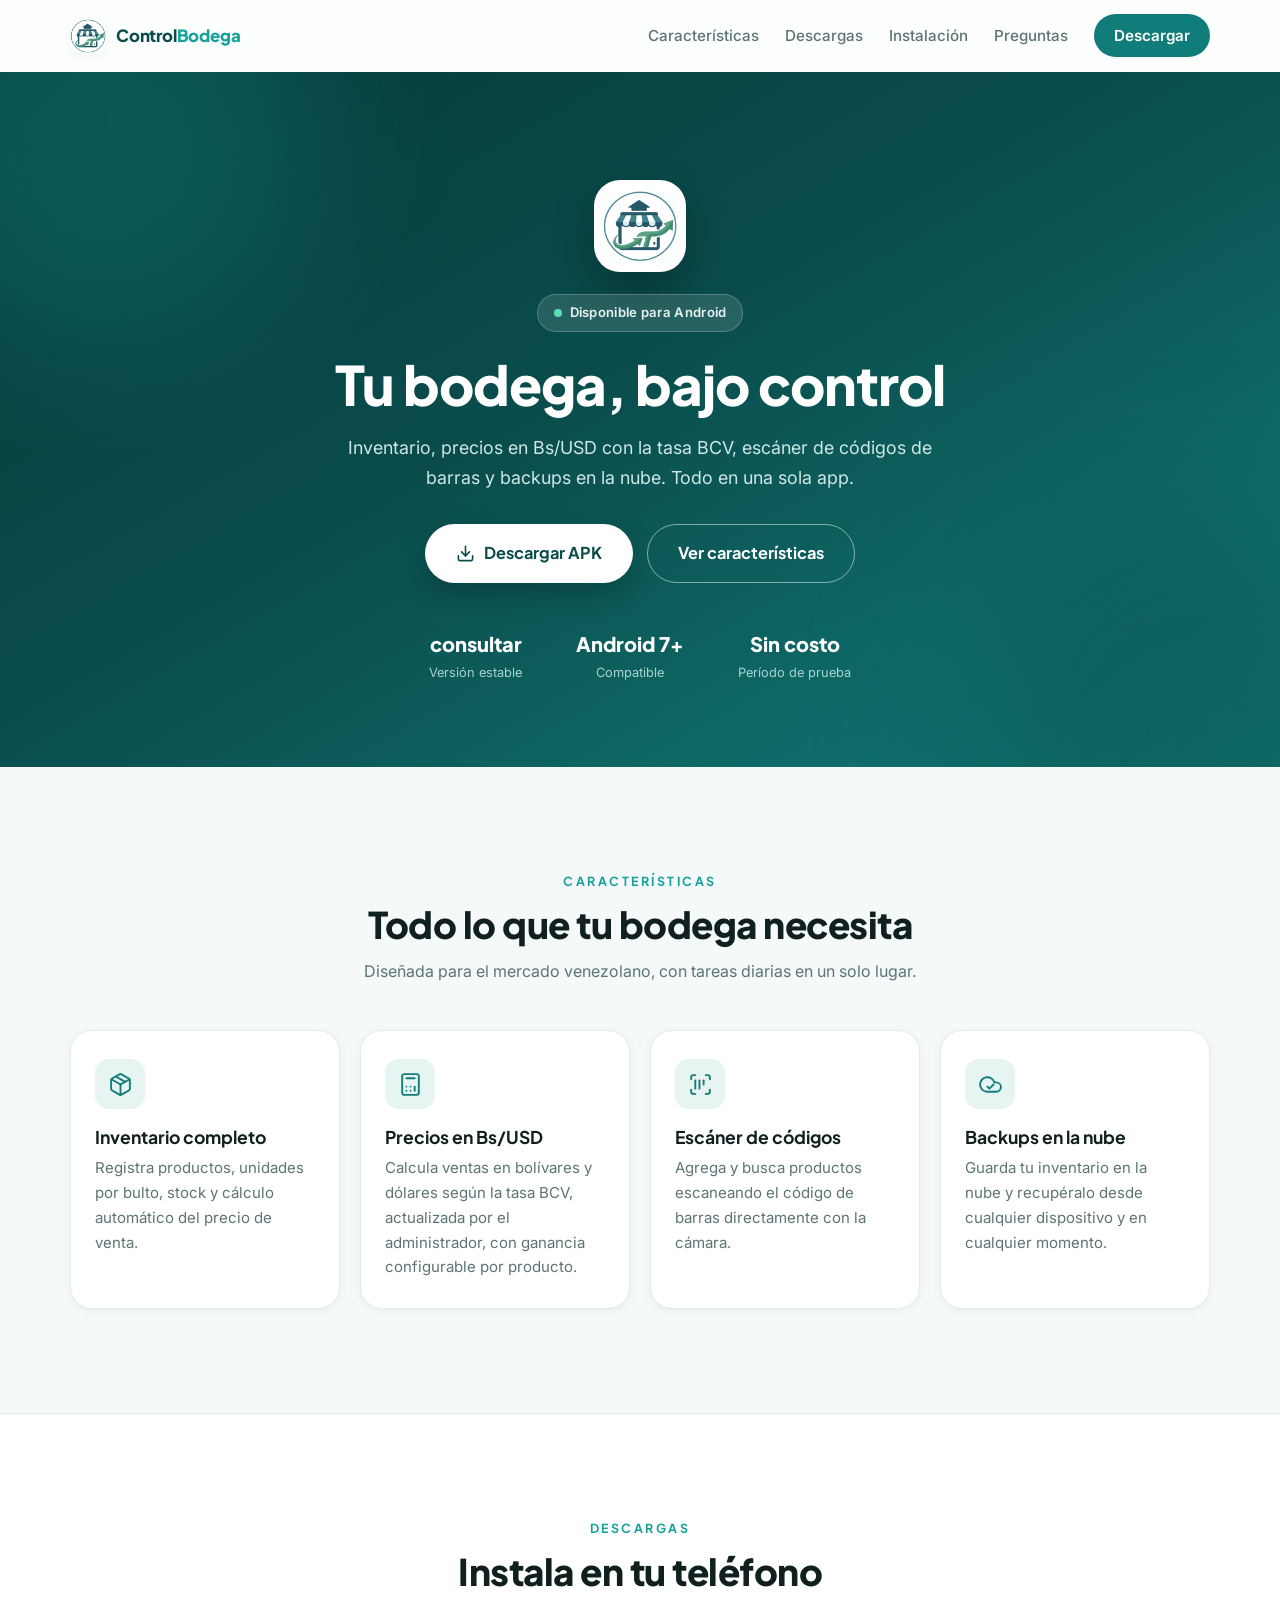
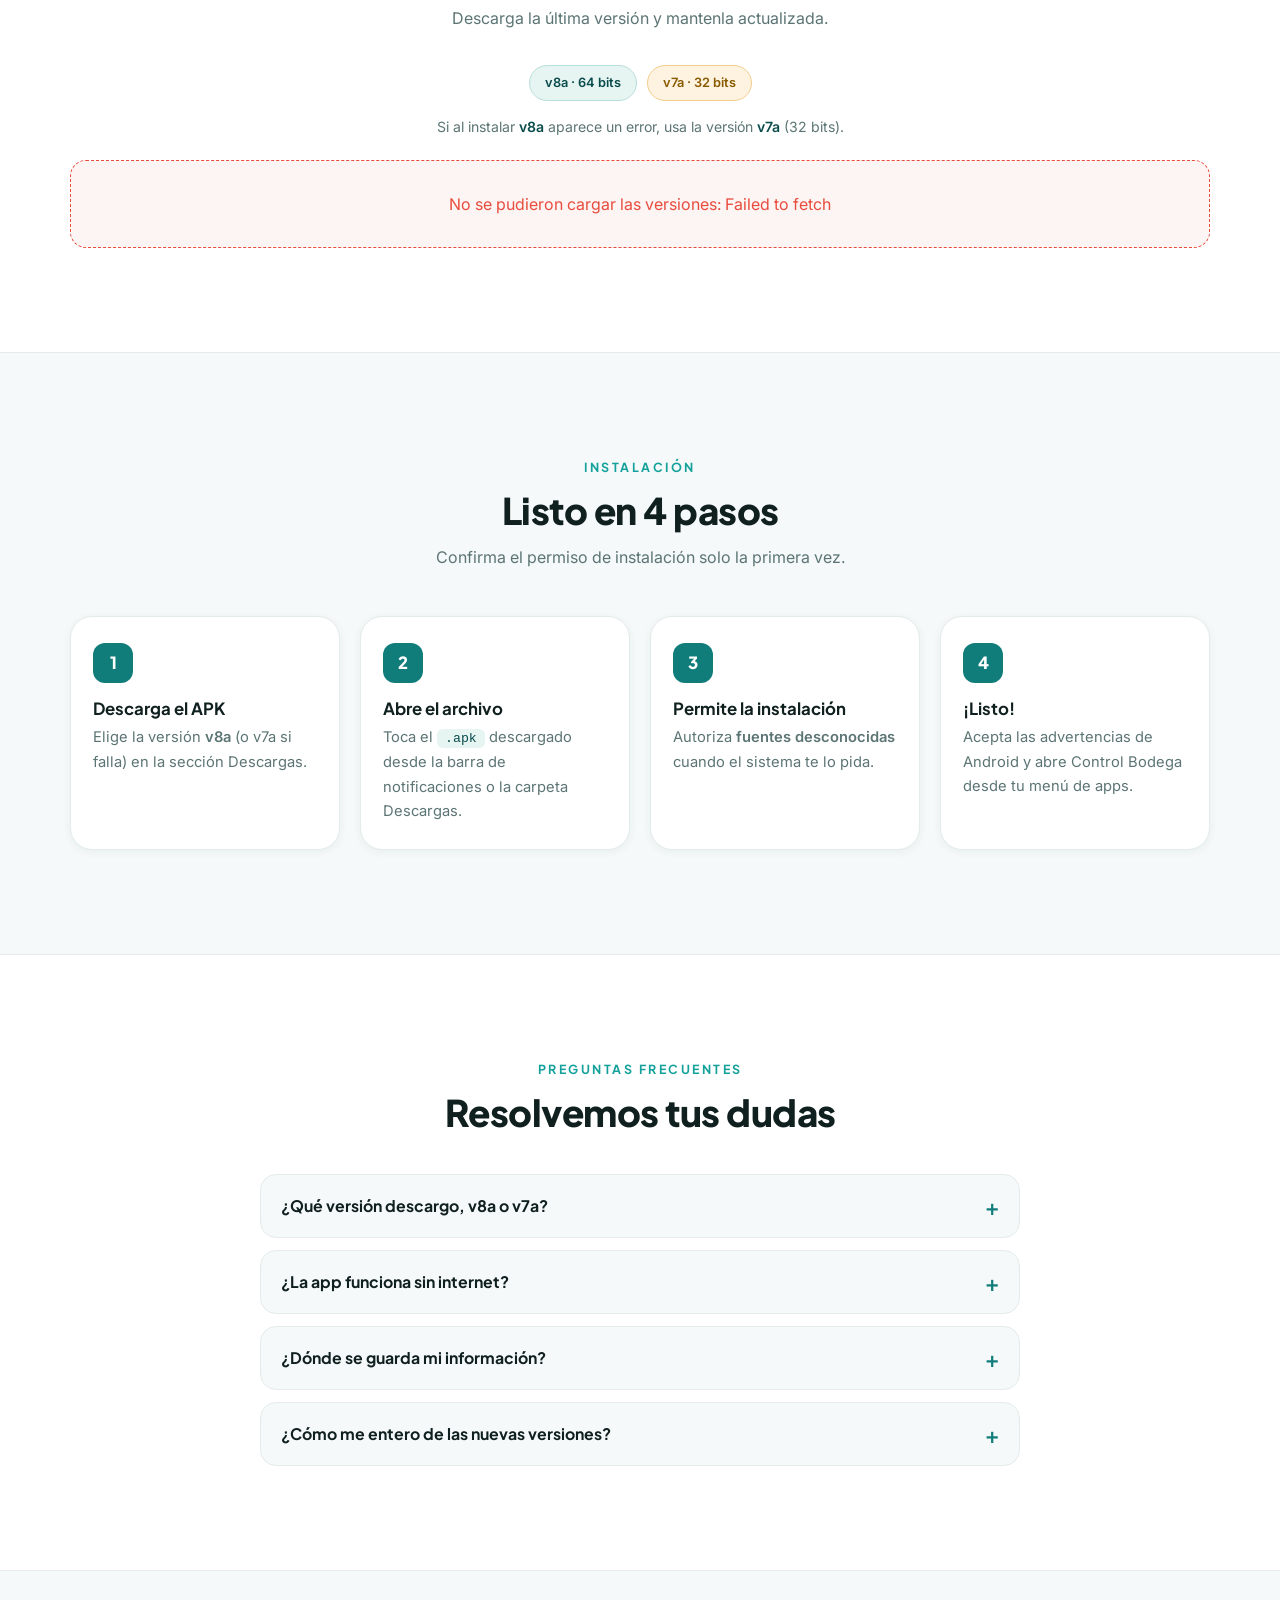
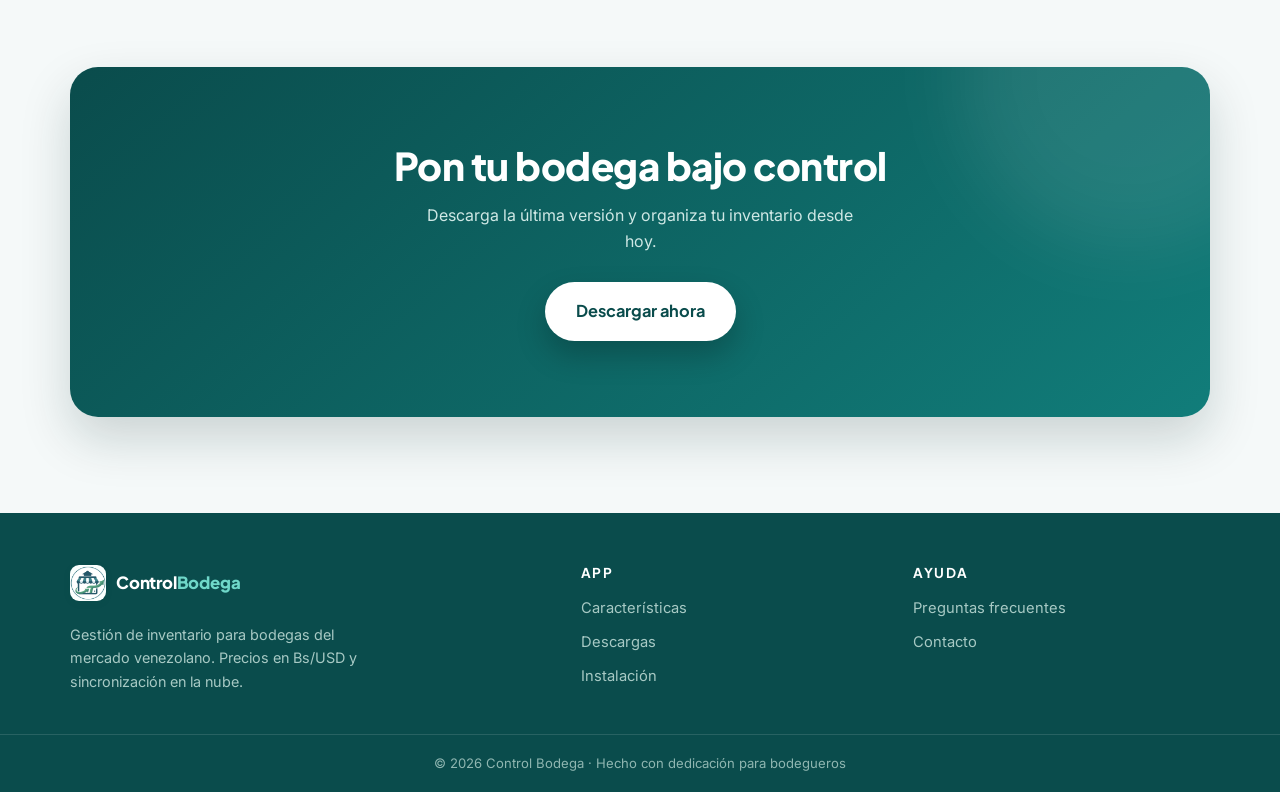
==== commit 2c0ca07b: "Quitar marcas de Firebase del texto publico y aclarar que la nube no actualiza la tasa" ====
--- a/index.html
+++ b/index.html
@@ -111,7 +111,7 @@
               <svg viewBox="0 0 24 24" fill="none" stroke="currentColor" stroke-width="1.8" stroke-linecap="round" stroke-linejoin="round" aria-hidden="true"><rect x="4" y="2" width="16" height="20" rx="2"/><line x1="8" y1="6" x2="16" y2="6"/><line x1="16" y1="14" x2="16" y2="18"/><path d="M12 14h.01"/><path d="M8 14h.01"/><path d="M12 18h.01"/><path d="M8 18h.01"/></svg>
             </div>
             <h3>Precios en Bs/USD</h3>
-            <p>Calcula ventas en bolívares y dólares según la tasa BCV, con ganancia configurable por producto.</p>
+            <p>Calcula ventas en bolívares y dólares según la tasa BCV, actualizada por el administrador, con ganancia configurable por producto.</p>
           </article>
 
           <article class="feature reveal">
@@ -127,7 +127,7 @@
               <svg viewBox="0 0 24 24" fill="none" stroke="currentColor" stroke-width="1.8" stroke-linecap="round" stroke-linejoin="round" aria-hidden="true"><path d="M17.5 19H9a7 7 0 1 1 6.71-9h1.79a4.5 4.5 0 1 1 0 9Z"/><path d="m9 14 2 2 4-4"/></svg>
             </div>
             <h3>Backups en la nube</h3>
-            <p>Sincroniza el inventario con Firestore y recupéralo desde cualquier dispositivo y en cualquier momento.</p>
+            <p>Guarda tu inventario en la nube y recupéralo desde cualquier dispositivo y en cualquier momento.</p>
           </article>
         </div>
       </div>
@@ -197,11 +197,11 @@
           </details>
           <details class="faq-item reveal">
             <summary>¿La app funciona sin internet?</summary>
-            <p>Sí. El inventario se guarda en la memoria del teléfono y funciona sin conexión. El internet se usa para sincronizar backups, actualizar la tasa BCV y recibir notificaciones.</p>
+            <p>Sí. El inventario se guarda en la memoria del teléfono y funciona sin conexión. El internet se usa para sincronizar tus respaldos en la nube y recibir notificaciones.</p>
           </details>
           <details class="faq-item reveal">
             <summary>¿Dónde se guarda mi información?</summary>
-            <p>Tus productos se almacenan de forma local y además puedes subirlos a la nube (Firestore) como respaldo. Nadie más tiene acceso a tu cuenta.</p>
+            <p>Tus productos se almacenan de forma local y además puedes subirlos a la nube como respaldo. Nadie más tiene acceso a tu cuenta.</p>
           </details>
           <details class="faq-item reveal">
             <summary>¿Cómo me entero de las nuevas versiones?</summary>
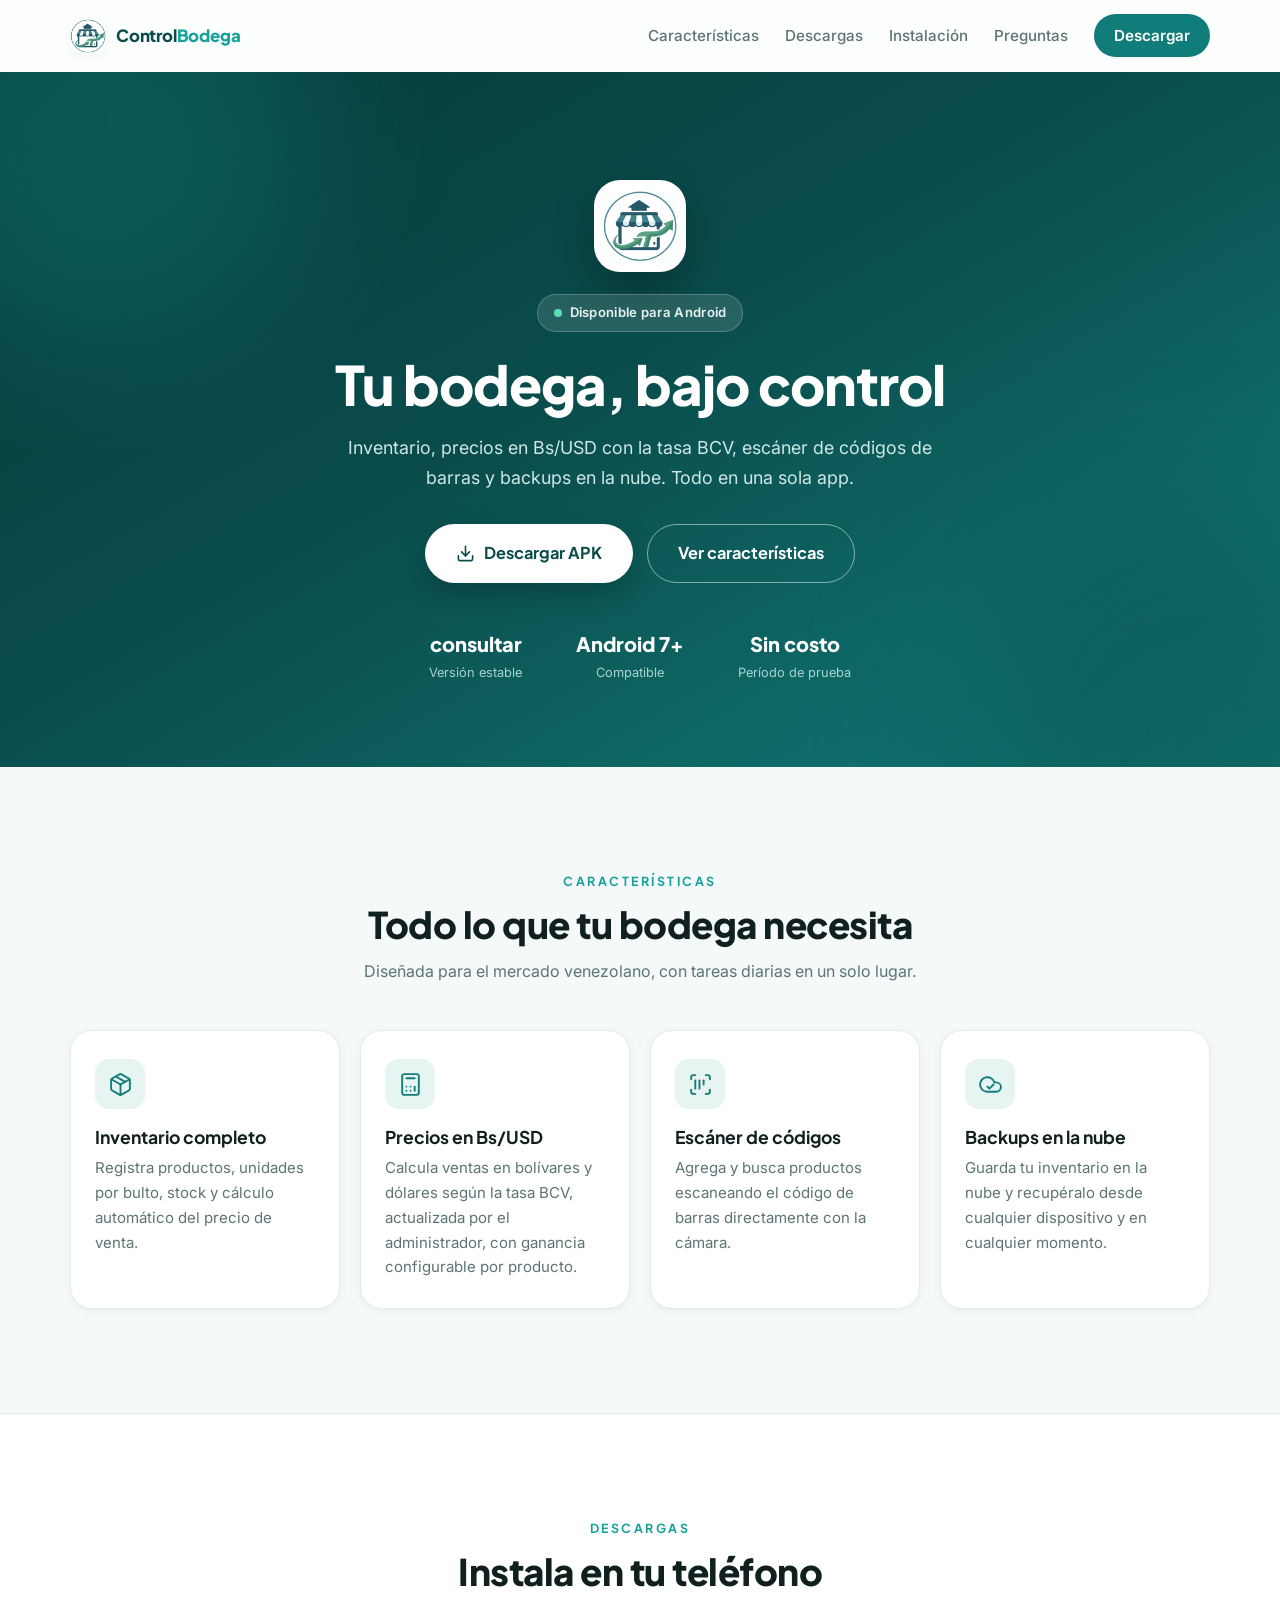
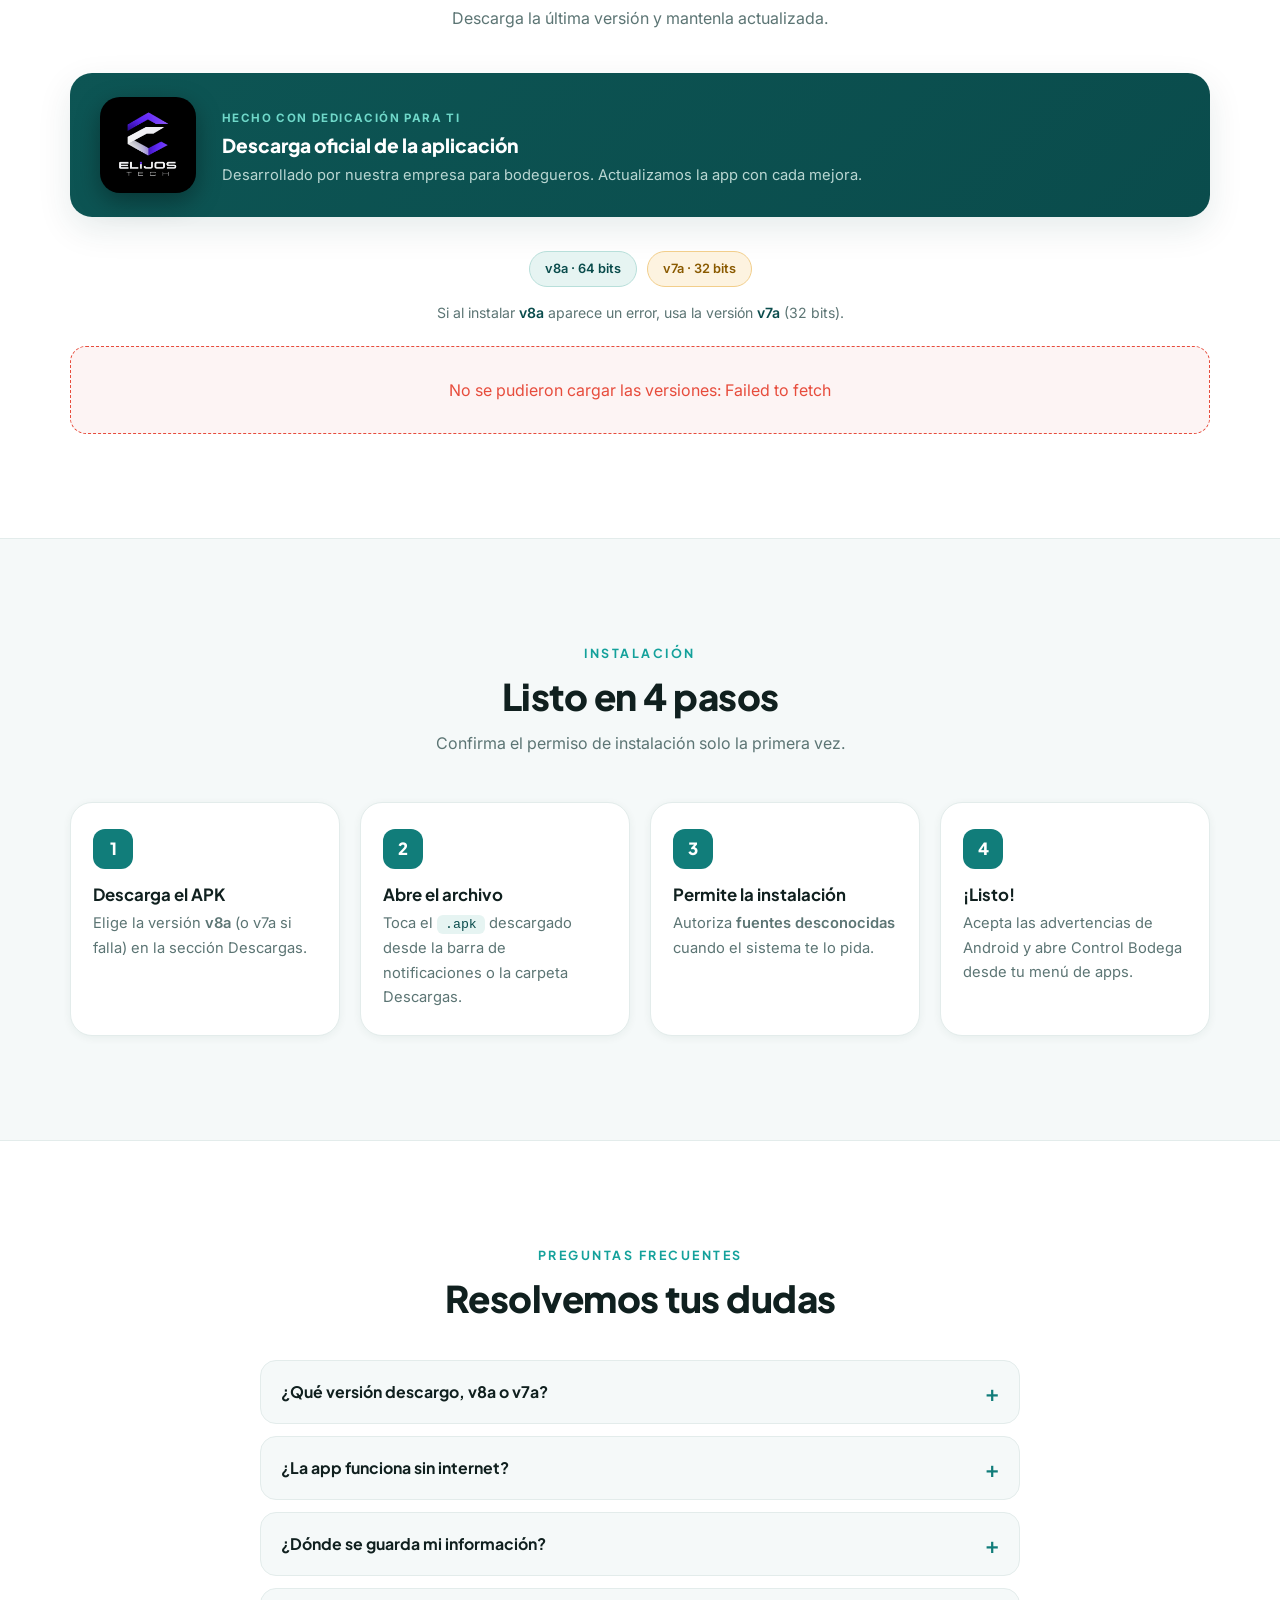
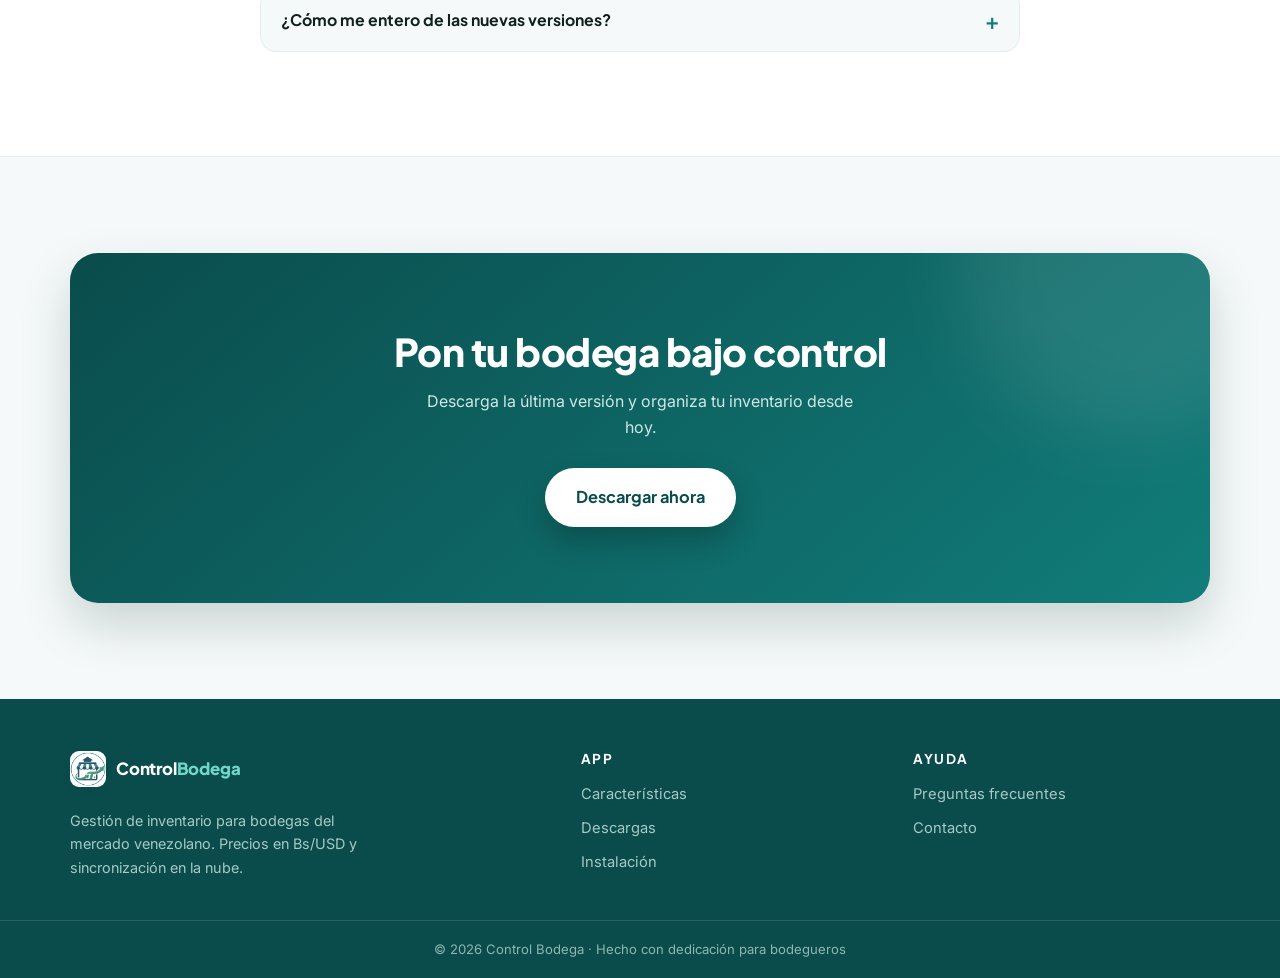
==== commit c1aa7b66: "Agregar logo de la empresa en la seccion de descargas" ====
--- a/index.html
+++ b/index.html
@@ -140,6 +140,15 @@
         <h2 class="section-title reveal">Instala en tu teléfono</h2>
         <p class="section-sub reveal">Descarga la última versión y mantenla actualizada.</p>
 
+        <div class="empresa-banner reveal">
+          <img src="assets/logo-empresa.png" alt="Logo de la empresa" class="empresa-logo" />
+          <div class="empresa-info">
+            <span class="empresa-tag">Hecho con dedicación para ti</span>
+            <h3>Descarga oficial de la aplicación</h3>
+            <p>Desarrollado por nuestra empresa para bodegueros. Actualizamos la app con cada mejora.</p>
+          </div>
+        </div>
+
         <div class="arch-leyenda reveal">
           <span class="chip chip-v8a">v8a · 64 bits</span>
           <span class="chip chip-v7a">v7a · 32 bits</span>
--- a/assets/styles.css
+++ b/assets/styles.css
@@ -505,6 +505,68 @@
 /* ============================================================
    DESCARGAS / RELEASES
    ============================================================ */
+.empresa-banner {
+  display: flex;
+  align-items: center;
+  gap: 26px;
+  background: linear-gradient(135deg, #0D5554, #0A4C4C);
+  border-radius: var(--radius-lg);
+  padding: 24px 30px;
+  margin: 42px 0 8px;
+  box-shadow: var(--shadow);
+  color: #fff;
+}
+
+.empresa-logo {
+  width: 96px;
+  height: 96px;
+  object-fit: contain;
+  border-radius: 20px;
+  background: #000;
+  padding: 8px;
+  flex-shrink: 0;
+  box-shadow: 0 8px 24px rgba(0, 0, 0, 0.35);
+}
+
+.empresa-info {
+  min-width: 0;
+}
+
+.empresa-tag {
+  display: inline-block;
+  font-size: 0.72rem;
+  font-weight: 700;
+  text-transform: uppercase;
+  letter-spacing: 1.4px;
+  color: #6FD8C9;
+  margin-bottom: 6px;
+}
+
+.empresa-info h3 {
+  color: #fff;
+  font-size: 1.2rem;
+  font-weight: 800;
+  margin-bottom: 6px;
+}
+
+.empresa-info p {
+  color: #B9D6D2;
+  font-size: 0.92rem;
+  margin: 0;
+}
+
+@media (max-width: 560px) {
+  .empresa-banner {
+    flex-direction: column;
+    text-align: center;
+    padding: 26px 22px;
+  }
+
+  .empresa-logo {
+    width: 84px;
+    height: 84px;
+  }
+}
 .arch-leyenda {
   display: flex;
   flex-wrap: wrap;
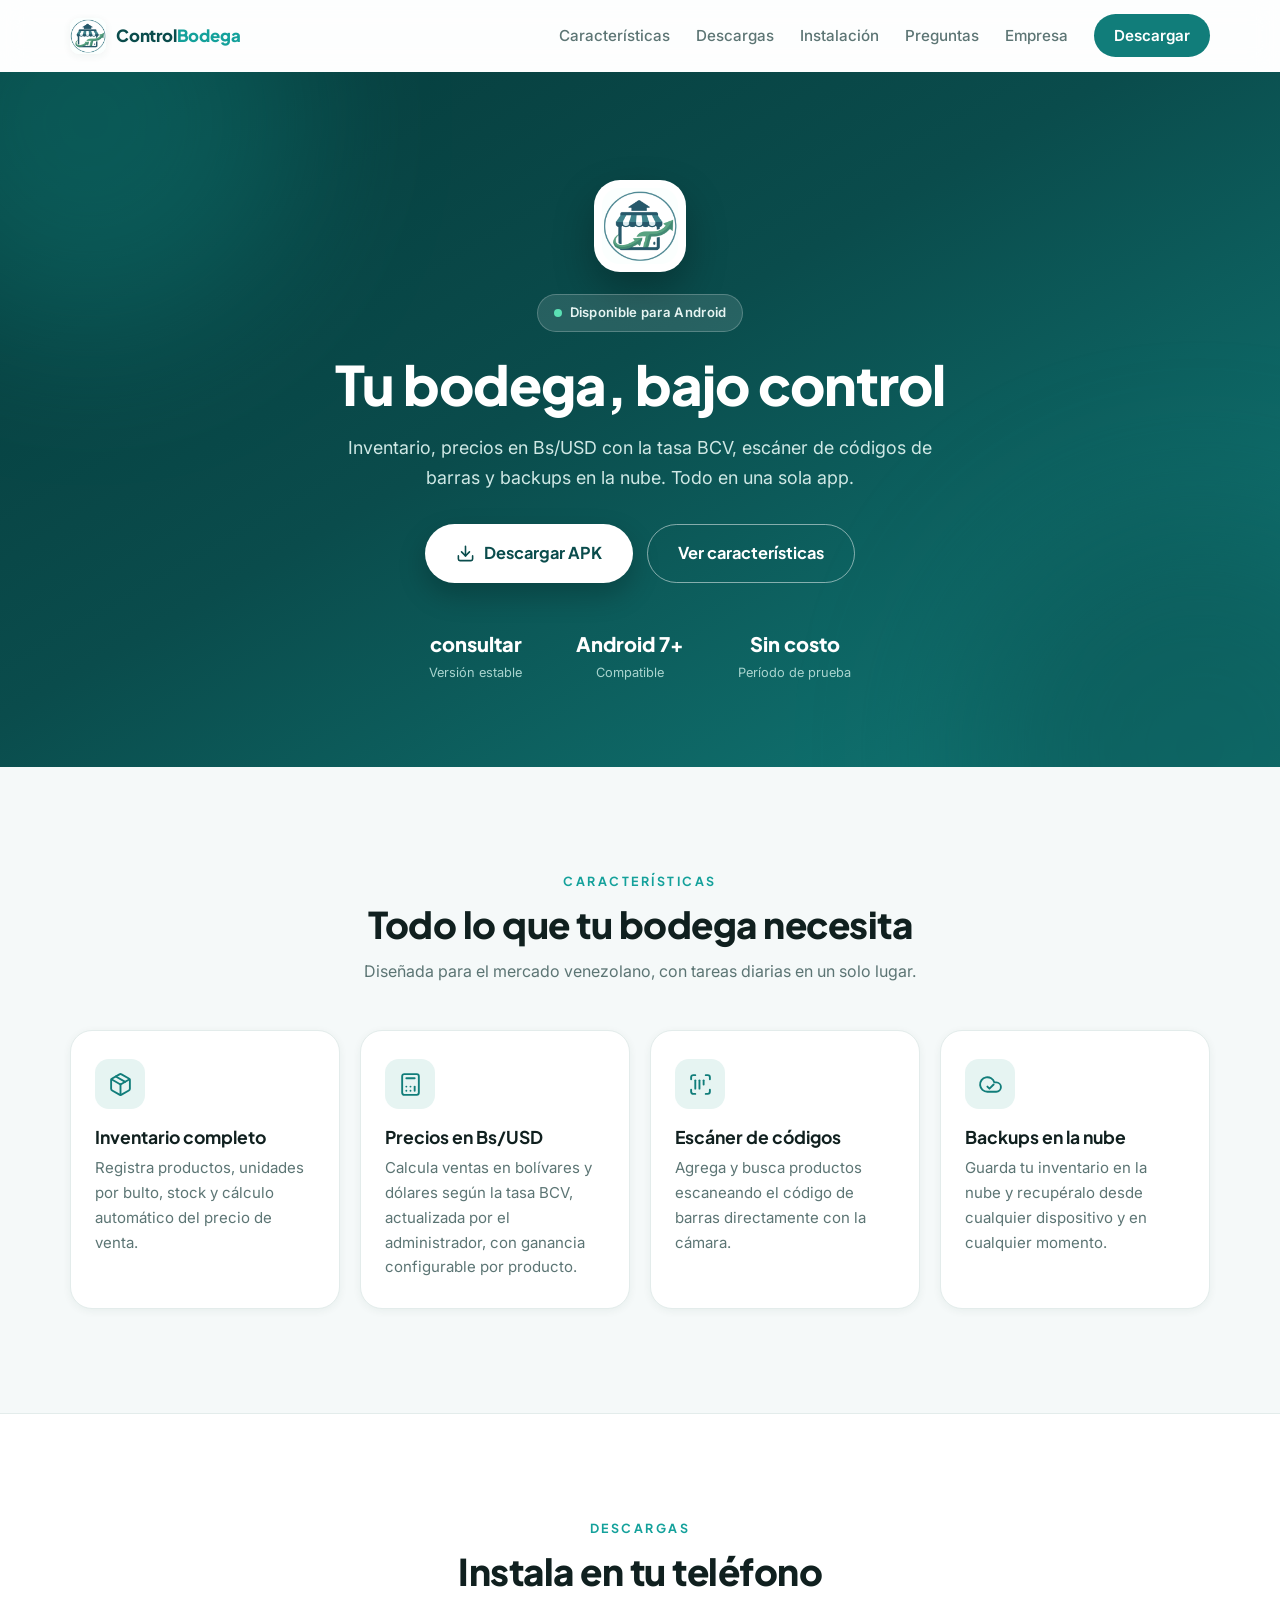
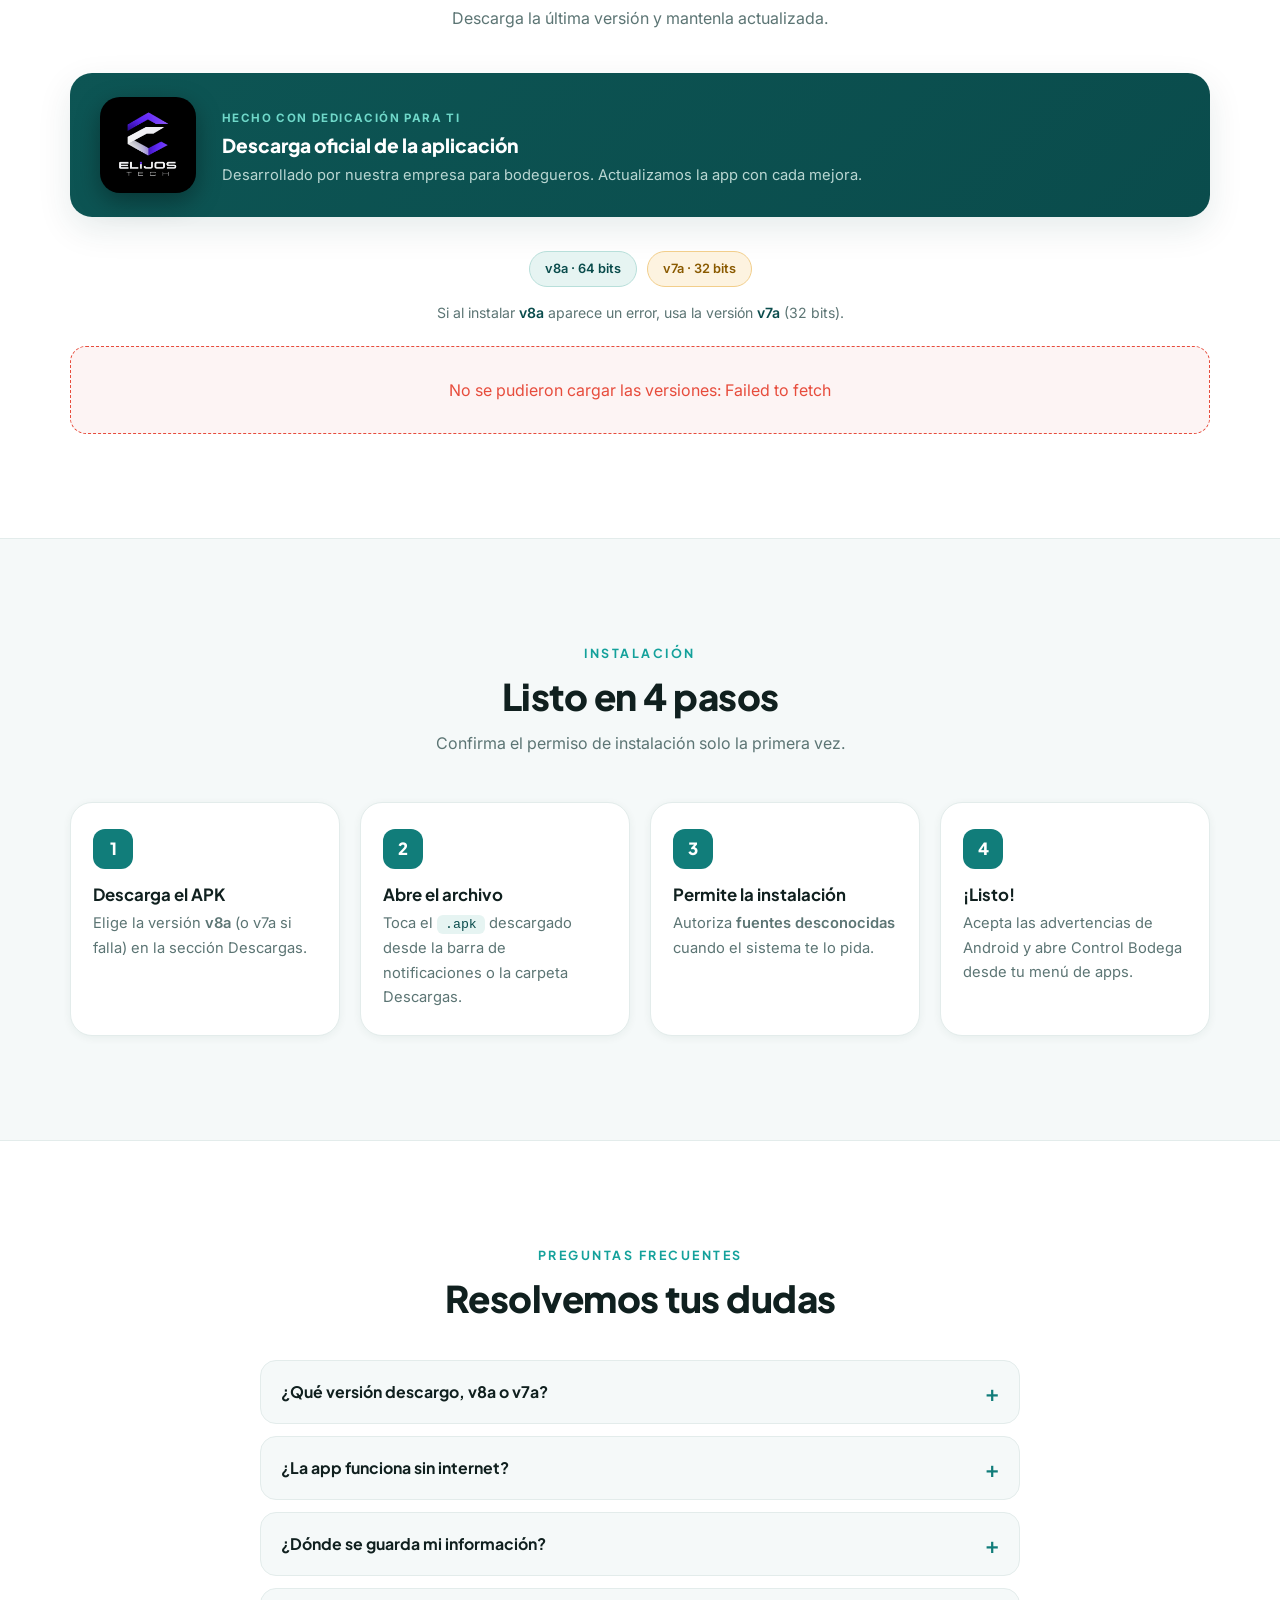
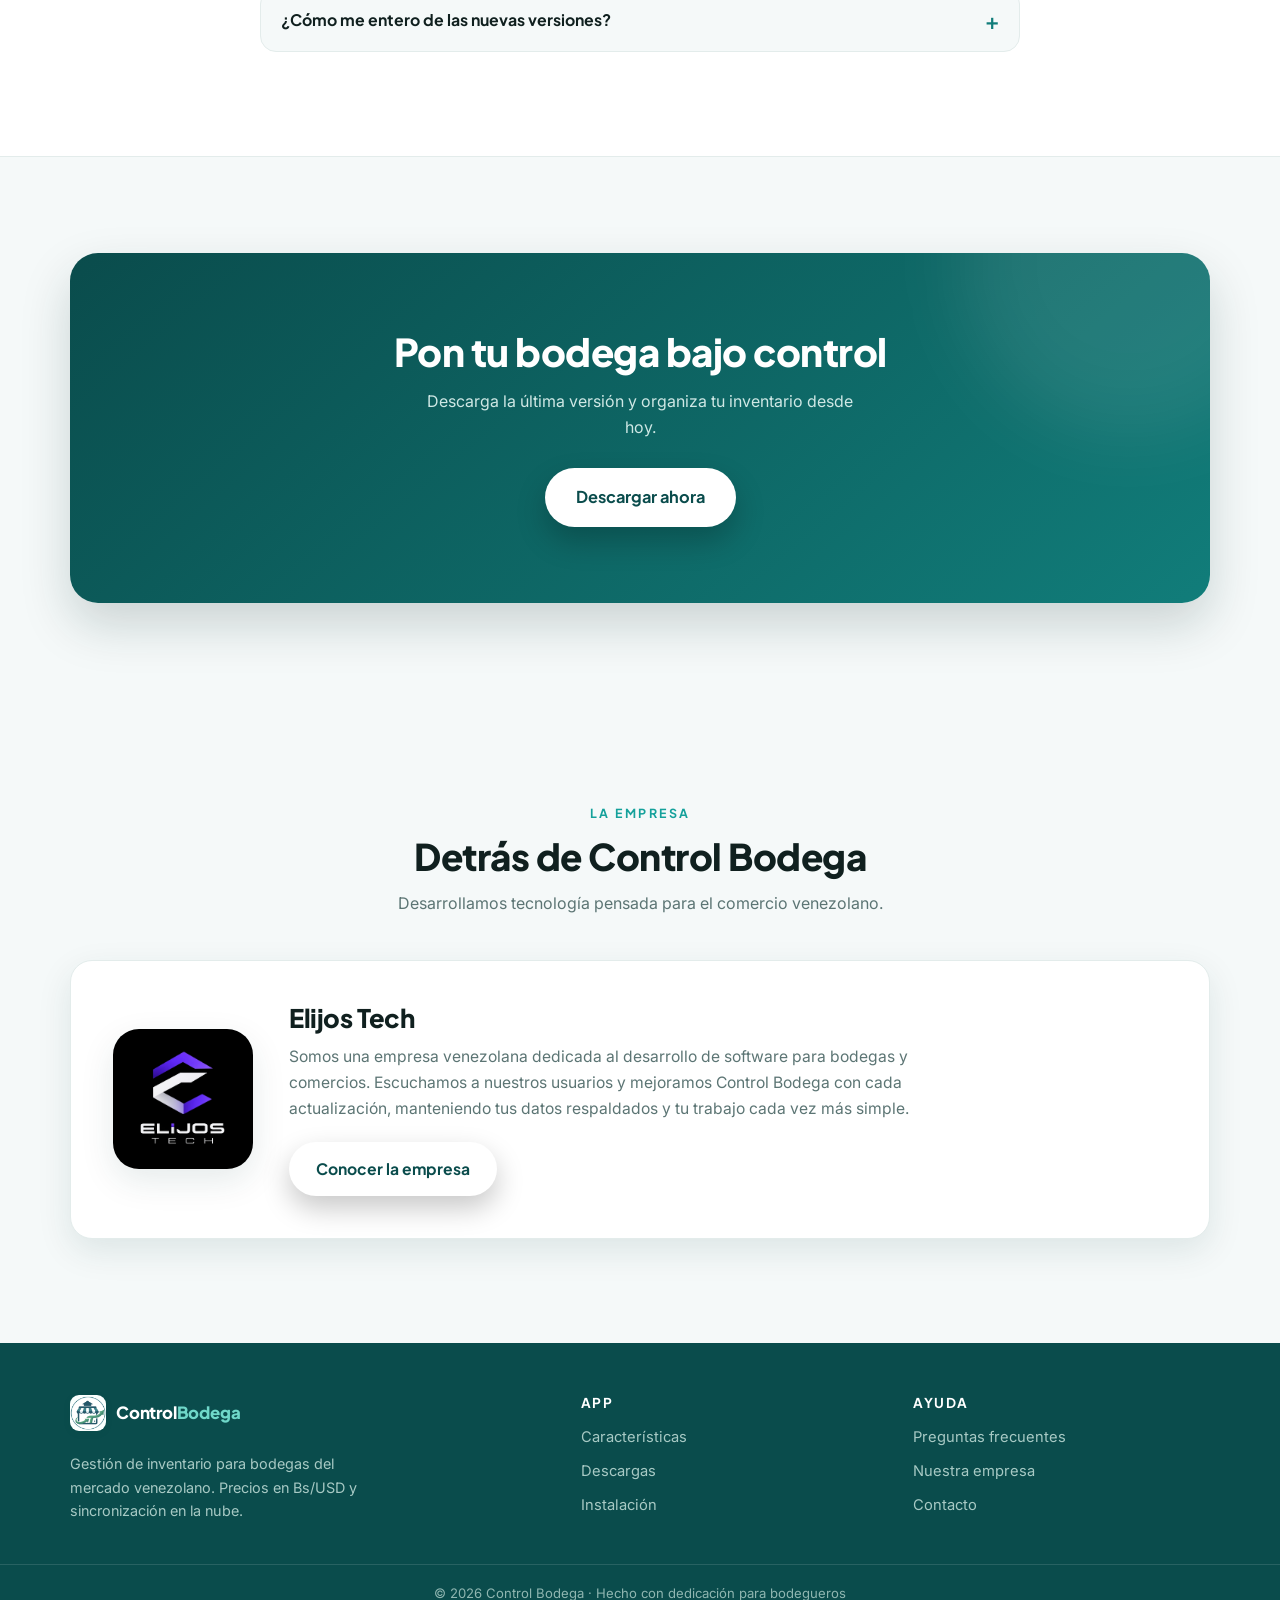
==== commit c78c208d: "Agregar seccion y pagina de la empresa (Elijos Tech)" ====
--- a/index.html
+++ b/index.html
@@ -32,6 +32,7 @@
         <a href="#descargas">Descargas</a>
         <a href="#instalacion">Instalación</a>
         <a href="#faq">Preguntas</a>
+        <a href="empresa.html">Empresa</a>
         <a href="#descargas" class="nav-cta">Descargar</a>
       </nav>
 
@@ -231,6 +232,29 @@
         </div>
       </div>
     </section>
+
+    <!-- LA EMPRESA -->
+    <section id="empresa" class="section">
+      <div class="container">
+        <p class="kicker reveal">La empresa</p>
+        <h2 class="section-title reveal">Detrás de Control Bodega</h2>
+        <p class="section-sub reveal">Desarrollamos tecnología pensada para el comercio venezolano.</p>
+
+        <div class="about-card reveal">
+          <img src="assets/logo-empresa.png" alt="Logo de la empresa" class="about-logo" />
+          <div class="about-body">
+            <h3>Elijos Tech</h3>
+            <p>
+              Somos una empresa venezolana dedicada al desarrollo de software
+              para bodegas y comercios. Escuchamos a nuestros usuarios y
+              mejoramos Control Bodega con cada actualización, manteniendo tus
+              datos respaldados y tu trabajo cada vez más simple.
+            </p>
+            <a href="empresa.html" class="btn btn-primary">Conocer la empresa</a>
+          </div>
+        </div>
+      </div>
+    </section>
   </main>
 
   <!-- FOOTER -->
@@ -254,6 +278,7 @@
       <div class="footer-col">
         <h4>Ayuda</h4>
         <a href="#faq">Preguntas frecuentes</a>
+        <a href="empresa.html">Nuestra empresa</a>
         <a href="mailto:eliellugo12@gmail.com">Contacto</a>
       </div>
     </div>
--- a/assets/styles.css
+++ b/assets/styles.css
@@ -156,6 +156,11 @@
   color: var(--primary);
 }
 
+.nav-menu a.active {
+  color: var(--primary);
+  font-weight: 600;
+}
+
 .nav-cta {
   background: var(--primary);
   color: #fff !important;
@@ -1117,6 +1122,89 @@
   font-size: 0.82rem;
   color: #8FB6B1;
   text-align: center;
+}
+
+/* ============================================================
+   LA EMPRESA
+   ============================================================ */
+.about-card {
+  display: grid;
+  grid-template-columns: auto 1fr;
+  gap: clamp(22px, 4vw, 36px);
+  align-items: center;
+  background: var(--surface);
+  border: 1px solid var(--border);
+  border-radius: var(--radius-lg);
+  padding: clamp(26px, 4vw, 42px);
+  box-shadow: var(--shadow);
+  margin-top: 44px;
+}
+
+.about-logo {
+  width: clamp(104px, 14vw, 140px);
+  height: clamp(104px, 14vw, 140px);
+  object-fit: contain;
+  background: #000;
+  border-radius: 26px;
+  padding: 12px;
+  box-shadow: var(--shadow);
+  flex-shrink: 0;
+}
+
+.about-body h3 {
+  font-size: 1.6rem;
+  font-weight: 800;
+  letter-spacing: -0.4px;
+  margin-bottom: 10px;
+}
+
+.about-body p {
+  color: var(--text-secondary);
+  max-width: 620px;
+  margin-bottom: 20px;
+  font-size: 0.98rem;
+}
+
+@media (max-width: 640px) {
+  .about-card {
+    grid-template-columns: 1fr;
+    text-align: center;
+  }
+
+  .about-logo {
+    margin: 0 auto;
+  }
+}
+
+/* Stats de la página empresa */
+.mision-stats {
+  display: grid;
+  grid-template-columns: repeat(auto-fit, minmax(220px, 1fr));
+  gap: 20px;
+  margin-top: 46px;
+}
+
+.stat-card {
+  background: var(--surface);
+  border: 1px solid var(--border);
+  border-radius: var(--radius-lg);
+  padding: 28px 24px;
+  text-align: center;
+  box-shadow: var(--shadow-sm);
+}
+
+.stat-card strong {
+  display: block;
+  font-family: var(--font-display);
+  font-size: 1.7rem;
+  font-weight: 800;
+  color: var(--primary);
+  margin-bottom: 6px;
+}
+
+.stat-card span {
+  color: var(--text-secondary);
+  font-size: 0.92rem;
 }
 
 /* ============================================================
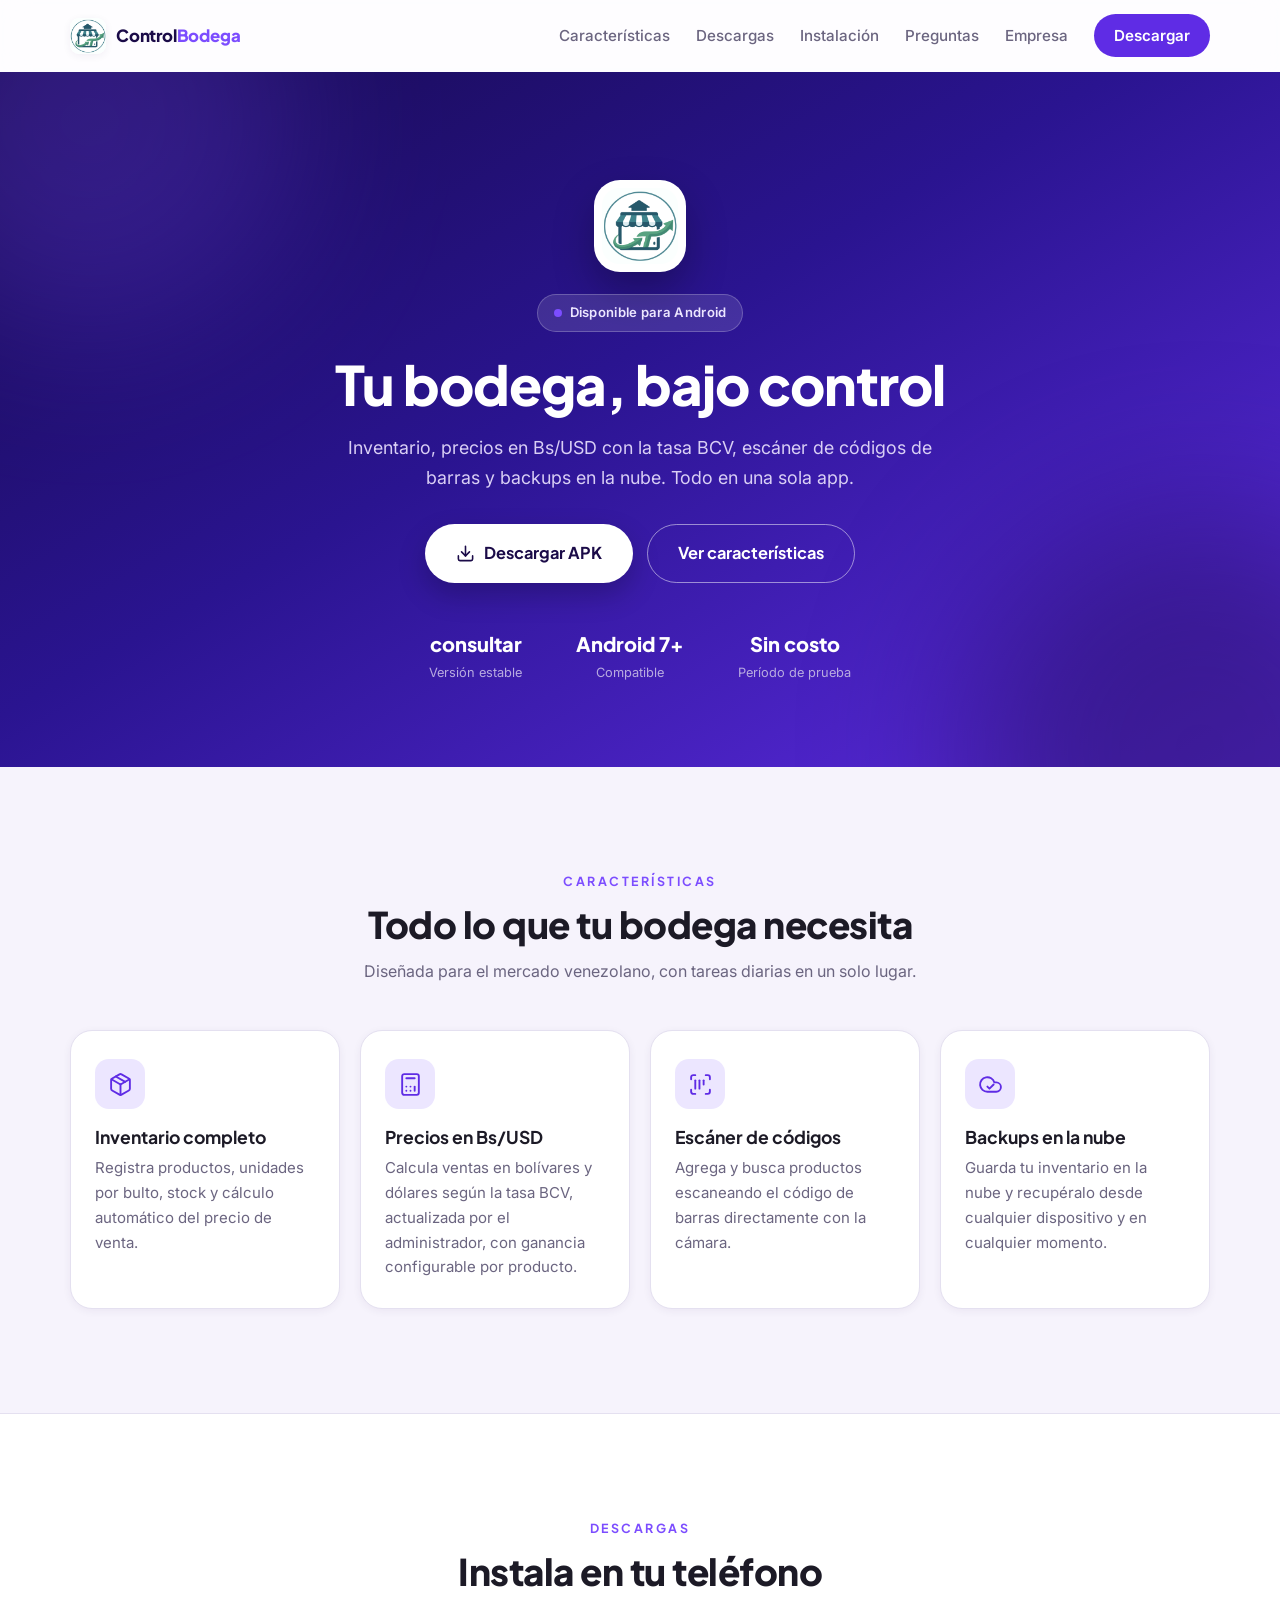
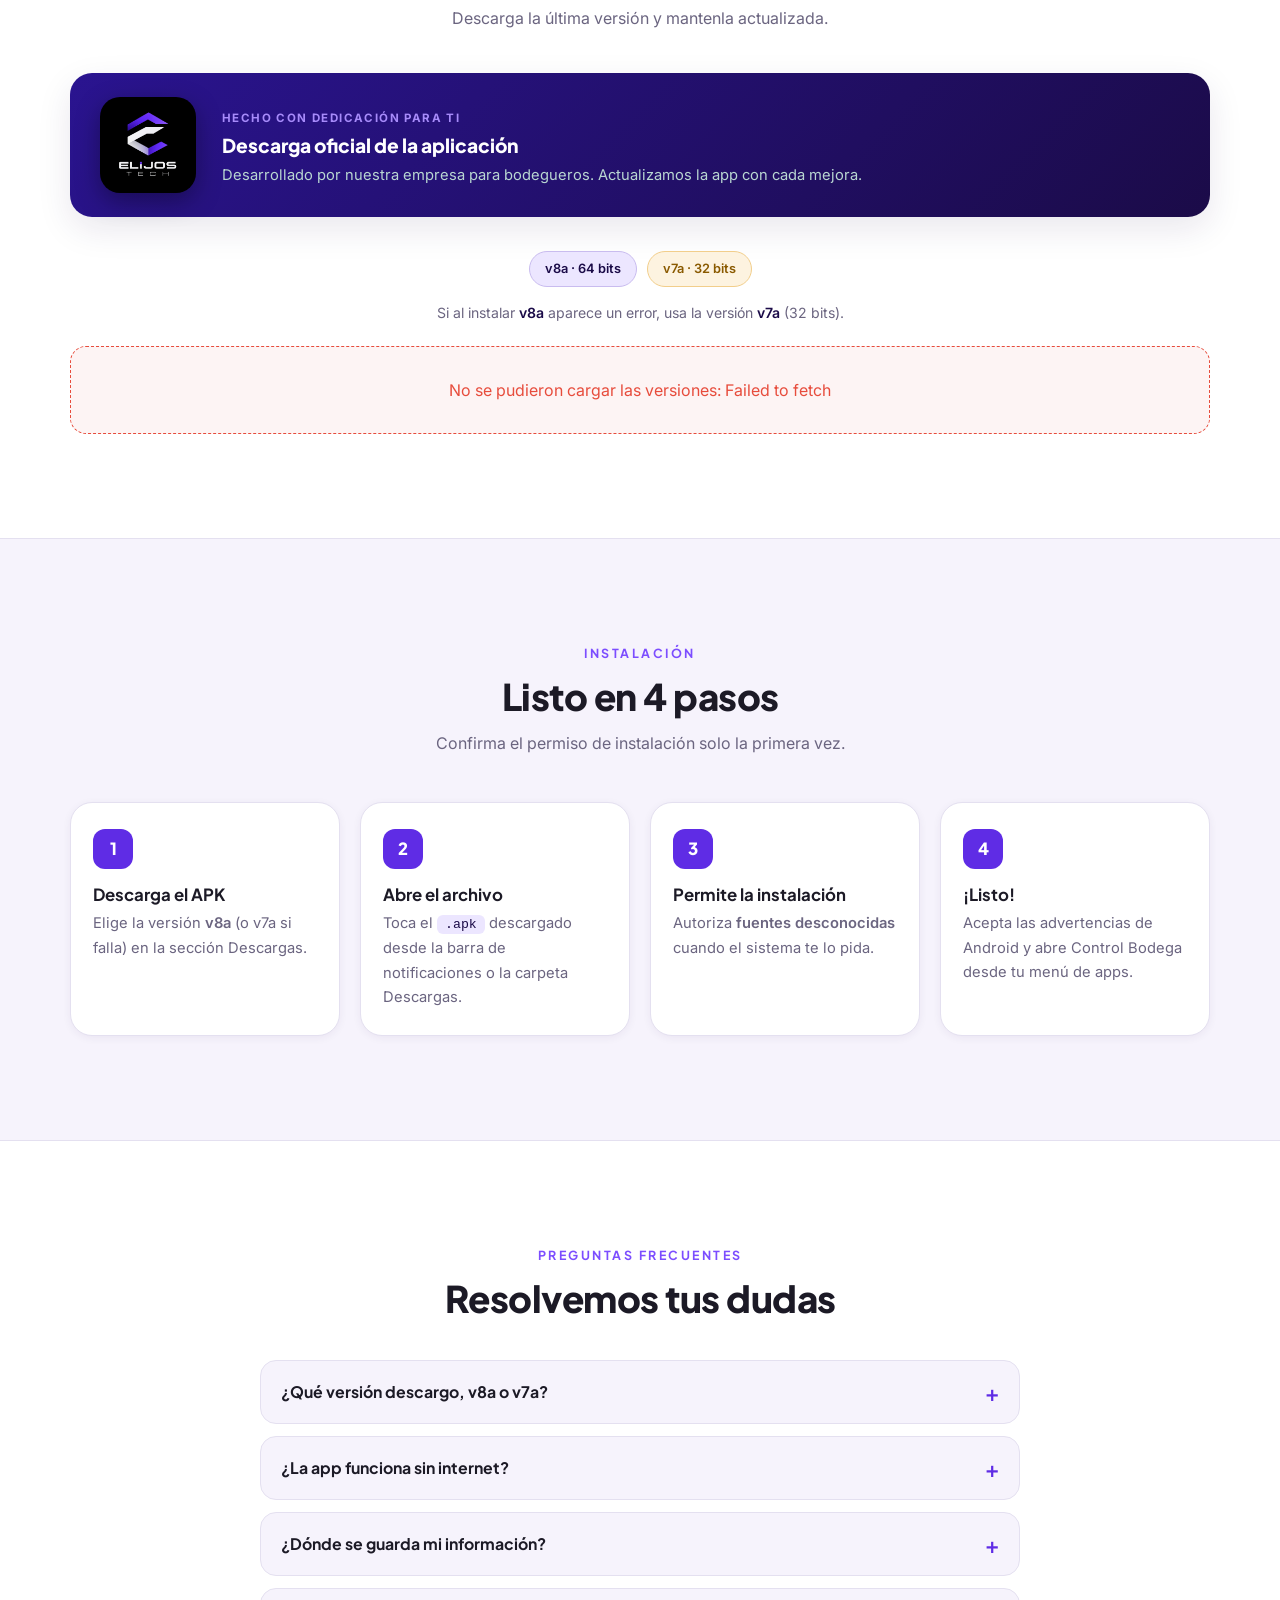
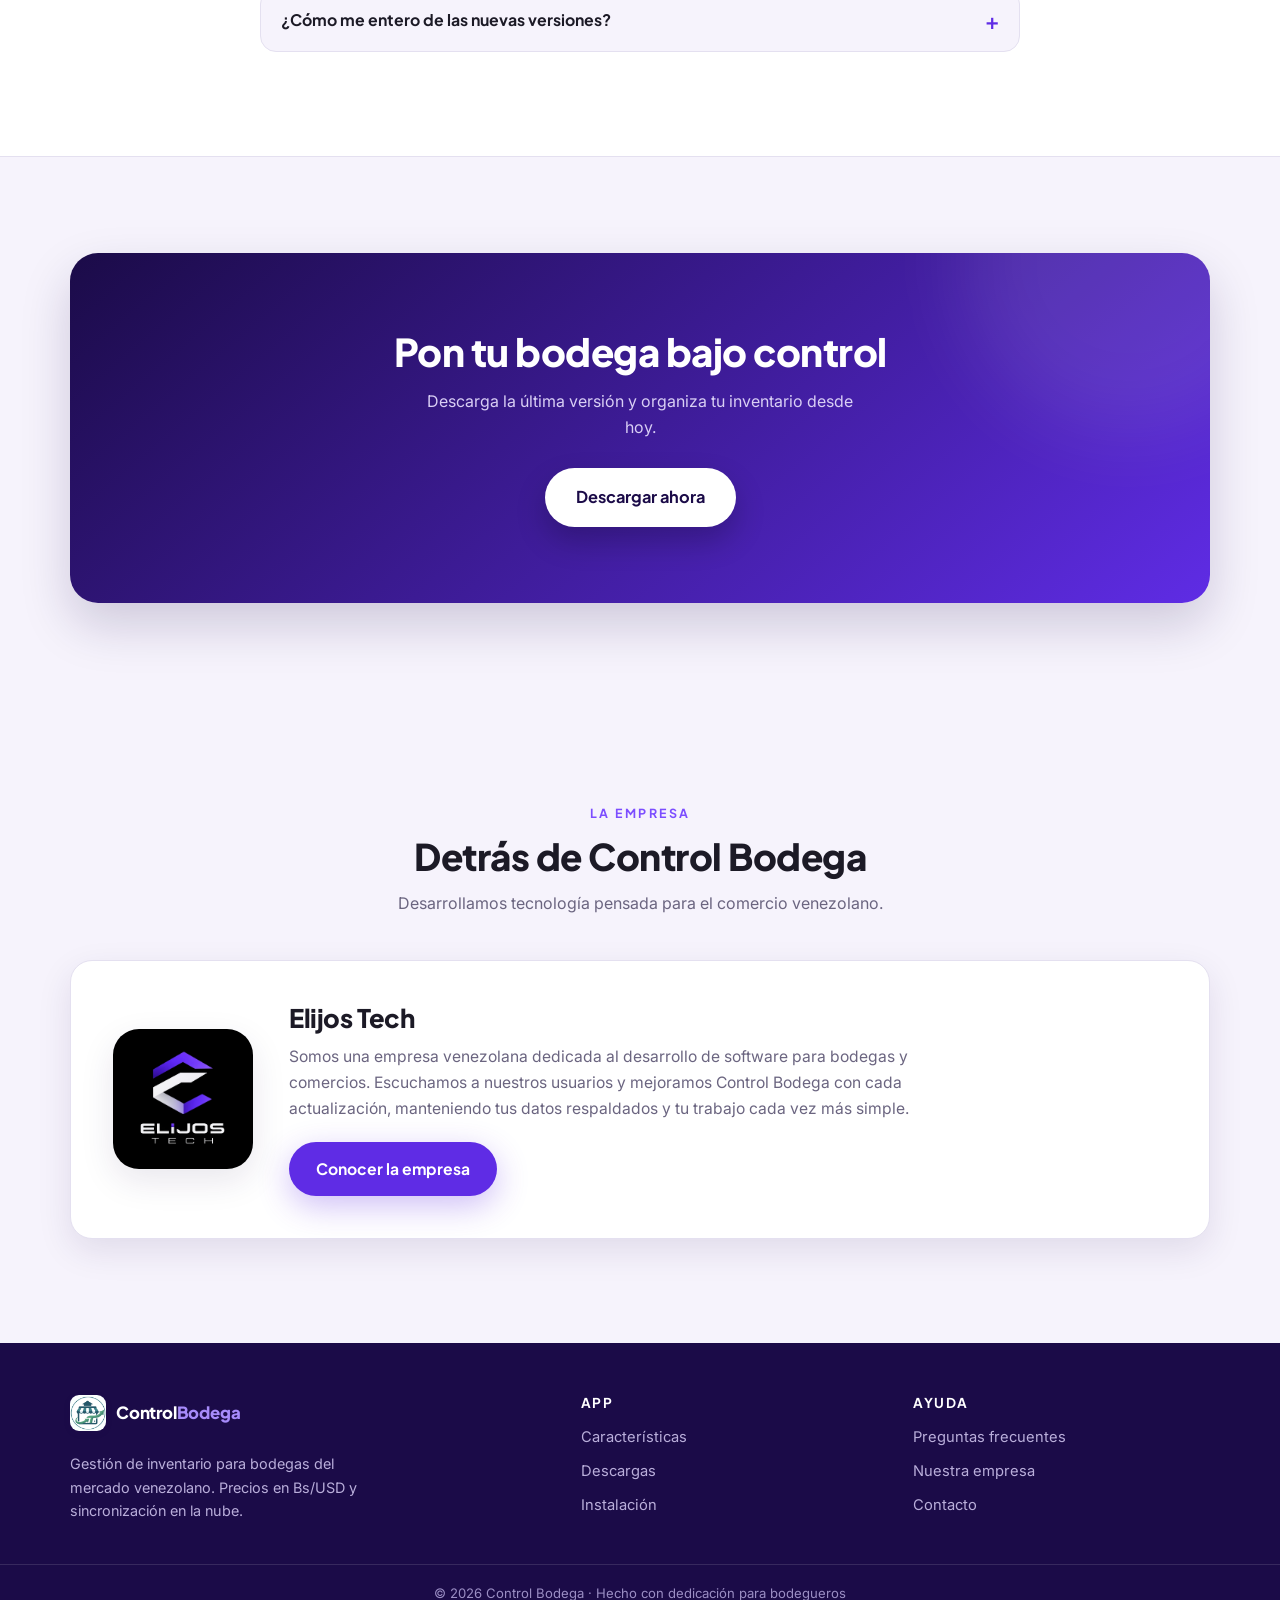
==== commit e5fc20a8: "Aplicar paleta real del logo prototipo (violeta #5F2CE5) a toda la web" ====
--- a/index.html
+++ b/index.html
@@ -5,7 +5,7 @@
   <meta name="viewport" content="width=device-width, initial-scale=1.0" />
   <title>Control Bodega — Gestión de inventario para bodegas</title>
   <meta name="description" content="App de administración de inventario para bodegas. Precios en Bs/USD con tasa BCV, escáner de códigos de barras y backups en la nube." />
-  <meta name="theme-color" content="#0A4C4C" />
+  <meta name="theme-color" content="#5F2CE5" />
   <meta property="og:title" content="Control Bodega" />
   <meta property="og:description" content="Administra tu bodega y calcula precios en Bs/USD con la tasa BCV." />
   <meta property="og:type" content="website" />
--- a/assets/styles.css
+++ b/assets/styles.css
@@ -1,30 +1,29 @@
 /* ============================================================
    Control Bodega — Página de releases
-   Diseño profesional · Tema teal #117D7A / #0A4C4C
+   Tema extraído del prototipo del logo (blanco + violeta #5F2CE5)
    ============================================================ */
 
 :root {
-  --primary-dark: #0A4C4C;
-  --primary: #117D7A;
-  --primary-soft: #14A19B;
-  --primary-light: #E6F4F2;
-  --primary-light-2: #F0F9F8;
-  --bg: #F5F9F9;
+  --primary-dark: #1B0B48;
+  --primary: #5F2CE5;
+  --primary-soft: #7C4DFF;
+  --primary-light: #ECE6FF;
+  --bg: #F6F3FC;
   --surface: #FFFFFF;
-  --ink: #10201F;
-  --text-main: #24403E;
-  --text-secondary: #5C7574;
-  --text-muted: #9CAFAE;
-  --border: #E3ECEB;
+  --ink: #1C1A26;
+  --text-main: #2B2836;
+  --text-secondary: #6B6580;
+  --text-muted: #9C96B0;
+  --border: #E4E0F0;
   --danger: #E74C3C;
-  --success: #3E9B71;
-  --warning: #E89B0C;
+  --success: #4CAF50;
+  --warning: #F59E0B;
   --radius-lg: 22px;
   --radius-md: 16px;
   --radius-sm: 12px;
-  --shadow-sm: 0 2px 8px rgba(12, 60, 58, 0.06);
-  --shadow: 0 12px 34px rgba(12, 60, 58, 0.1);
-  --shadow-lg: 0 22px 50px rgba(10, 45, 45, 0.18);
+  --shadow-sm: 0 2px 8px rgba(43, 20, 80, 0.06);
+  --shadow: 0 12px 34px rgba(43, 20, 80, 0.1);
+  --shadow-lg: 0 22px 50px rgba(27, 11, 72, 0.18);
   --font-display: "Plus Jakarta Sans", system-ui, -apple-system, "Segoe UI", sans-serif;
   --font-body: "Inter", system-ui, -apple-system, "Segoe UI", sans-serif;
 }
@@ -207,7 +206,7 @@
 .hero {
   position: relative;
   overflow: hidden;
-  background: linear-gradient(150deg, #063B3B 0%, #0A4C4C 45%, #117D7A 100%);
+  background: linear-gradient(150deg, #160A4D 0%, #2A1490 45%, #5F2CE5 100%);
   color: #fff;
   text-align: center;
   padding: clamp(64px, 9vw, 108px) 0 clamp(48px, 7vw, 84px);
@@ -226,7 +225,7 @@
   height: 420px;
   top: -160px;
   left: -120px;
-  background: rgba(23, 170, 160, 0.5);
+  background: rgba(124, 77, 255, 0.5);
 }
 
 .hero-glow-2 {
@@ -234,7 +233,7 @@
   height: 480px;
   bottom: -220px;
   right: -160px;
-  background: rgba(10, 76, 76, 0.9);
+  background: rgba(27, 11, 72, 0.9);
 }
 
 .hero-inner {
@@ -284,15 +283,15 @@
   width: 8px;
   height: 8px;
   border-radius: 50%;
-  background: #5BE0B4;
-  box-shadow: 0 0 0 0 rgba(91, 224, 180, 0.6);
+  background: #7C4DFF;
+  box-shadow: 0 0 0 0 rgba(124, 77, 255, 0.6);
   animation: pulse 2s infinite;
 }
 
 @keyframes pulse {
-  0% { box-shadow: 0 0 0 0 rgba(91, 224, 180, 0.55); }
-  70% { box-shadow: 0 0 0 9px rgba(91, 224, 180, 0); }
-  100% { box-shadow: 0 0 0 0 rgba(91, 224, 180, 0); }
+  0% { box-shadow: 0 0 0 0 rgba(124, 77, 255, 0.55); }
+  70% { box-shadow: 0 0 0 9px rgba(124, 77, 255, 0); }
+  100% { box-shadow: 0 0 0 0 rgba(124, 77, 255, 0); }
 }
 
 .hero h1 {
@@ -307,7 +306,7 @@
 .hero-sub {
   max-width: 640px;
   margin: 16px auto 30px;
-  color: #CFE8E5;
+  color: #D9CFF5;
   font-size: clamp(1rem, 1.4vw, 1.13rem);
   line-height: 1.7;
 }
@@ -406,7 +405,7 @@
 .stat span {
   display: block;
   font-size: 0.8rem;
-  color: #A9D4CF;
+  color: #B8ABE0;
   margin-top: 2px;
 }
 
@@ -470,7 +469,7 @@
 .feature:hover {
   transform: translateY(-5px);
   box-shadow: var(--shadow);
-  border-color: #CDE6E2;
+  border-color: #CEC2F5;
 }
 
 .feature-icon {
@@ -514,7 +513,7 @@
   display: flex;
   align-items: center;
   gap: 26px;
-  background: linear-gradient(135deg, #0D5554, #0A4C4C);
+  background: linear-gradient(135deg, #2A1490, #1B0B48);
   border-radius: var(--radius-lg);
   padding: 24px 30px;
   margin: 42px 0 8px;
@@ -543,7 +542,7 @@
   font-weight: 700;
   text-transform: uppercase;
   letter-spacing: 1.4px;
-  color: #6FD8C9;
+  color: #A78BFA;
   margin-bottom: 6px;
 }
 
@@ -591,7 +590,7 @@
 .chip-v8a {
   background: var(--primary-light);
   color: var(--primary-dark);
-  border: 1px solid #B8DFDA;
+  border: 1px solid #C9BCEF;
 }
 
 .chip-v7a {
@@ -798,7 +797,7 @@
   margin: 6px auto 0;
   background: var(--primary-light);
   color: var(--primary-dark);
-  border: 1px solid #C4E3DE;
+  border: 1px solid #C9BCEF;
   border-radius: 999px;
   padding: 9px 20px;
   font-family: var(--font-body);
@@ -837,7 +836,7 @@
 }
 
 .release-old:hover {
-  border-color: #CCE4E0;
+  border-color: #C9BCEF;
   box-shadow: var(--shadow-sm);
 }
 
@@ -973,7 +972,7 @@
 }
 
 .faq-item[open] {
-  border-color: #BFE0DB;
+  border-color: #C9BCEF;
   box-shadow: var(--shadow-sm);
 }
 
@@ -1054,7 +1053,7 @@
 }
 
 .cta-panel p {
-  color: #CFE8E5;
+  color: #D9CFF5;
   margin: 12px auto 28px;
   max-width: 460px;
   position: relative;
@@ -1069,7 +1068,7 @@
    ============================================================ */
 .footer {
   background: var(--primary-dark);
-  color: #B9D6D2;
+  color: #C9BFE8;
 }
 
 .footer-grid {
@@ -1083,7 +1082,7 @@
   font-size: 0.9rem;
   margin-top: 14px;
   max-width: 300px;
-  color: #A7C9C4;
+  color: #B9AEDA;
 }
 
 .footer-brand .brand-name {
@@ -1091,7 +1090,7 @@
 }
 
 .footer-brand .brand-name span {
-  color: #6FD8C9;
+  color: #A78BFA;
 }
 
 .footer-col h4 {
@@ -1105,7 +1104,7 @@
 
 .footer-col a {
   display: block;
-  color: #A7C9C4;
+  color: #B9AEDA;
   text-decoration: none;
   font-size: 0.92rem;
   margin-bottom: 10px;
@@ -1120,7 +1119,7 @@
   border-top: 1px solid rgba(255, 255, 255, 0.12);
   padding: 18px 0;
   font-size: 0.82rem;
-  color: #8FB6B1;
+  color: #9B8EC4;
   text-align: center;
 }
 
@@ -1165,6 +1164,16 @@
   font-size: 0.98rem;
 }
 
+.about-body .btn-primary {
+  background: var(--primary);
+  color: #fff;
+  box-shadow: 0 10px 32px rgba(95, 44, 229, 0.3);
+}
+
+.about-body .btn-primary:hover {
+  background: var(--primary-dark);
+}
+
 @media (max-width: 640px) {
   .about-card {
     grid-template-columns: 1fr;
@@ -1205,6 +1214,74 @@
 .stat-card span {
   color: var(--text-secondary);
   font-size: 0.92rem;
+}
+
+/* Tarjetas de producto (app y empresa) */
+.producto-grid {
+  display: grid;
+  grid-template-columns: repeat(auto-fit, minmax(260px, 1fr));
+  gap: 24px;
+  margin-top: 46px;
+}
+
+.producto-card {
+  background: var(--surface);
+  border: 1px solid var(--border);
+  border-radius: var(--radius-lg);
+  padding: clamp(28px, 4vw, 40px);
+  text-align: center;
+  box-shadow: var(--shadow);
+  transition: transform 0.25s, box-shadow 0.25s;
+}
+
+.producto-card:hover {
+  transform: translateY(-5px);
+  box-shadow: var(--shadow-lg);
+}
+
+.producto-img {
+  width: clamp(92px, 12vw, 120px);
+  height: clamp(92px, 12vw, 120px);
+  object-fit: contain;
+  margin: 0 auto 20px;
+}
+
+.app-icon {
+  border-radius: 28px;
+  box-shadow: var(--shadow);
+}
+
+.camp-logo {
+  background: #000;
+  border-radius: 28px;
+  padding: 12px;
+  box-shadow: var(--shadow);
+}
+
+.producto-card h3 {
+  font-size: 1.2rem;
+  font-weight: 800;
+  margin-bottom: 8px;
+}
+
+.producto-card p {
+  color: var(--text-secondary);
+  font-size: 0.96rem;
+}
+
+.producto-cta {
+  text-align: center;
+  margin-top: 38px;
+}
+
+.producto-cta .btn-primary {
+  background: var(--primary);
+  color: #fff;
+  box-shadow: 0 10px 32px rgba(95, 44, 229, 0.3);
+}
+
+.producto-cta .btn-primary:hover {
+  background: var(--primary-dark);
 }
 
 /* ============================================================
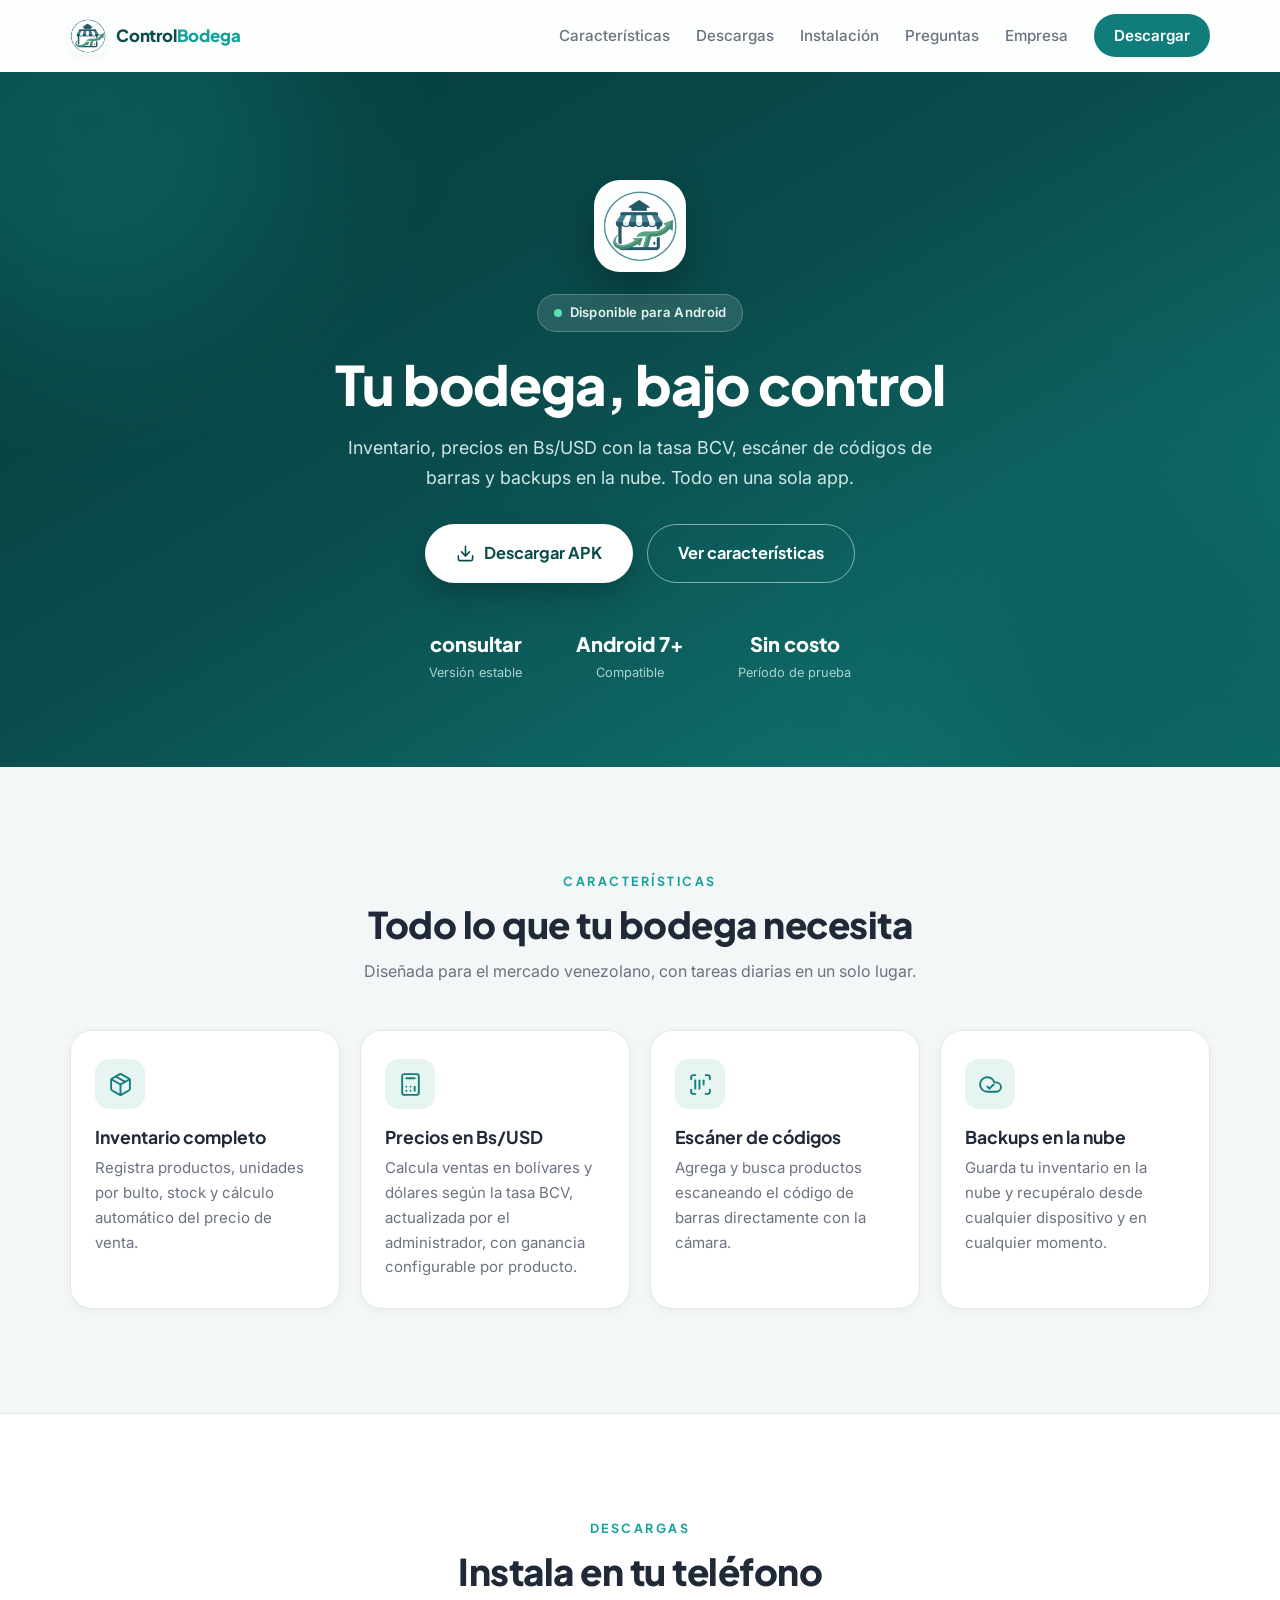
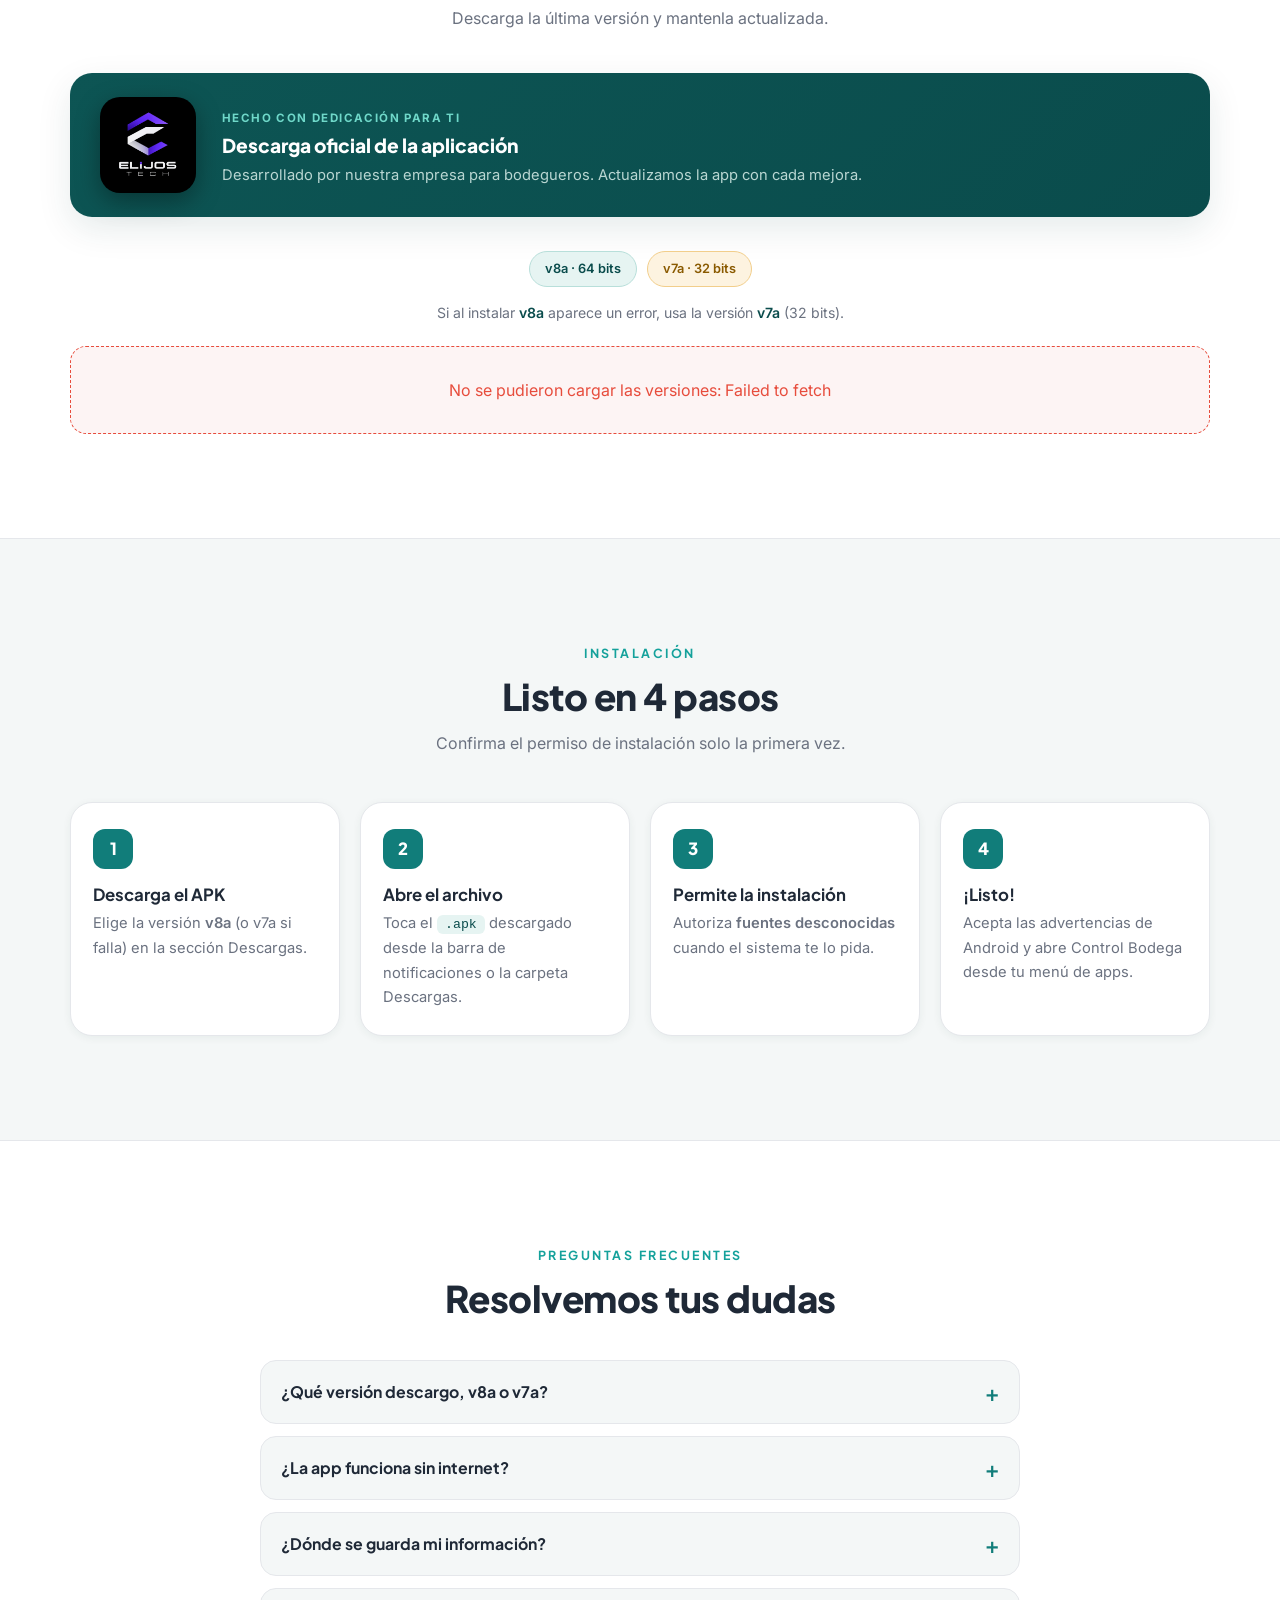
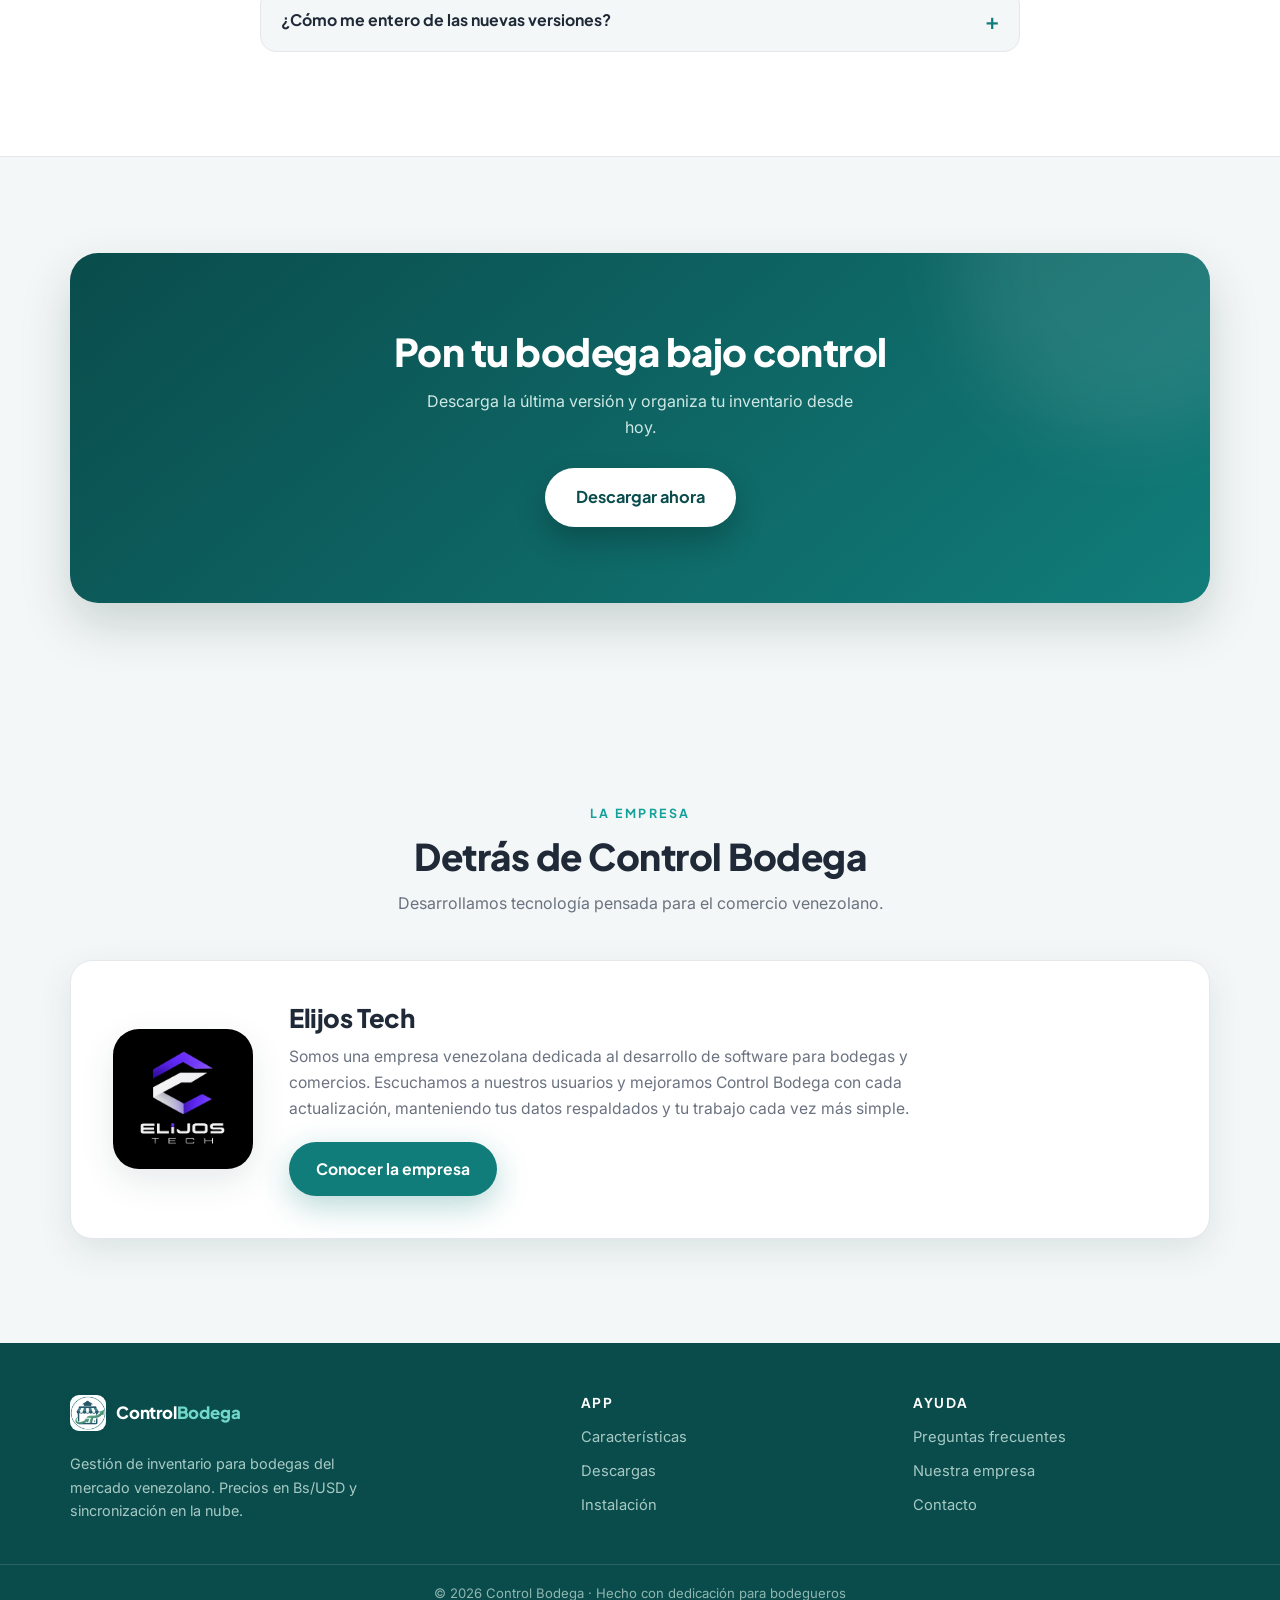
==== commit 7e138ba0: "Separar paletas: teal para el home de la app, violeta para la pagina de empresa" ====
--- a/index.html
+++ b/index.html
@@ -5,7 +5,7 @@
   <meta name="viewport" content="width=device-width, initial-scale=1.0" />
   <title>Control Bodega — Gestión de inventario para bodegas</title>
   <meta name="description" content="App de administración de inventario para bodegas. Precios en Bs/USD con tasa BCV, escáner de códigos de barras y backups en la nube." />
-  <meta name="theme-color" content="#5F2CE5" />
+  <meta name="theme-color" content="#0A4C4C" />
   <meta property="og:title" content="Control Bodega" />
   <meta property="og:description" content="Administra tu bodega y calcula precios en Bs/USD con la tasa BCV." />
   <meta property="og:type" content="website" />
--- a/assets/styles.css
+++ b/assets/styles.css
@@ -1,29 +1,29 @@
 /* ============================================================
    Control Bodega — Página de releases
-   Tema extraído del prototipo del logo (blanco + violeta #5F2CE5)
+   Diseño profesional · Tema teal #117D7A / #0A4C4C
    ============================================================ */
 
 :root {
-  --primary-dark: #1B0B48;
-  --primary: #5F2CE5;
-  --primary-soft: #7C4DFF;
-  --primary-light: #ECE6FF;
-  --bg: #F6F3FC;
+  --primary-dark: #0A4C4C;
+  --primary: #117D7A;
+  --primary-soft: #14A19B;
+  --primary-light: #E6F4F2;
+  --bg: #F4F7F7;
   --surface: #FFFFFF;
-  --ink: #1C1A26;
-  --text-main: #2B2836;
-  --text-secondary: #6B6580;
-  --text-muted: #9C96B0;
-  --border: #E4E0F0;
+  --ink: #1F2937;
+  --text-main: #1F2937;
+  --text-secondary: #6B7280;
+  --text-muted: #9CA3AF;
+  --border: #E5E7EB;
   --danger: #E74C3C;
   --success: #4CAF50;
   --warning: #F59E0B;
   --radius-lg: 22px;
   --radius-md: 16px;
   --radius-sm: 12px;
-  --shadow-sm: 0 2px 8px rgba(43, 20, 80, 0.06);
-  --shadow: 0 12px 34px rgba(43, 20, 80, 0.1);
-  --shadow-lg: 0 22px 50px rgba(27, 11, 72, 0.18);
+  --shadow-sm: 0 2px 8px rgba(12, 60, 58, 0.06);
+  --shadow: 0 12px 34px rgba(12, 60, 58, 0.1);
+  --shadow-lg: 0 22px 50px rgba(10, 45, 45, 0.18);
   --font-display: "Plus Jakarta Sans", system-ui, -apple-system, "Segoe UI", sans-serif;
   --font-body: "Inter", system-ui, -apple-system, "Segoe UI", sans-serif;
 }
@@ -206,7 +206,7 @@
 .hero {
   position: relative;
   overflow: hidden;
-  background: linear-gradient(150deg, #160A4D 0%, #2A1490 45%, #5F2CE5 100%);
+  background: linear-gradient(150deg, #063B3B 0%, #0A4C4C 45%, #117D7A 100%);
   color: #fff;
   text-align: center;
   padding: clamp(64px, 9vw, 108px) 0 clamp(48px, 7vw, 84px);
@@ -225,7 +225,7 @@
   height: 420px;
   top: -160px;
   left: -120px;
-  background: rgba(124, 77, 255, 0.5);
+  background: rgba(23, 170, 160, 0.5);
 }
 
 .hero-glow-2 {
@@ -233,7 +233,7 @@
   height: 480px;
   bottom: -220px;
   right: -160px;
-  background: rgba(27, 11, 72, 0.9);
+  background: rgba(10, 76, 76, 0.9);
 }
 
 .hero-inner {
@@ -283,15 +283,15 @@
   width: 8px;
   height: 8px;
   border-radius: 50%;
-  background: #7C4DFF;
-  box-shadow: 0 0 0 0 rgba(124, 77, 255, 0.6);
+  background: #5BE0B4;
+  box-shadow: 0 0 0 0 rgba(91, 224, 180, 0.6);
   animation: pulse 2s infinite;
 }
 
 @keyframes pulse {
-  0% { box-shadow: 0 0 0 0 rgba(124, 77, 255, 0.55); }
-  70% { box-shadow: 0 0 0 9px rgba(124, 77, 255, 0); }
-  100% { box-shadow: 0 0 0 0 rgba(124, 77, 255, 0); }
+  0% { box-shadow: 0 0 0 0 rgba(91, 224, 180, 0.55); }
+  70% { box-shadow: 0 0 0 9px rgba(91, 224, 180, 0); }
+  100% { box-shadow: 0 0 0 0 rgba(91, 224, 180, 0); }
 }
 
 .hero h1 {
@@ -306,7 +306,7 @@
 .hero-sub {
   max-width: 640px;
   margin: 16px auto 30px;
-  color: #D9CFF5;
+  color: #CFE8E5;
   font-size: clamp(1rem, 1.4vw, 1.13rem);
   line-height: 1.7;
 }
@@ -405,7 +405,7 @@
 .stat span {
   display: block;
   font-size: 0.8rem;
-  color: #B8ABE0;
+  color: #A9D4CF;
   margin-top: 2px;
 }
 
@@ -469,7 +469,7 @@
 .feature:hover {
   transform: translateY(-5px);
   box-shadow: var(--shadow);
-  border-color: #CEC2F5;
+  border-color: #CDE6E2;
 }
 
 .feature-icon {
@@ -513,7 +513,7 @@
   display: flex;
   align-items: center;
   gap: 26px;
-  background: linear-gradient(135deg, #2A1490, #1B0B48);
+  background: linear-gradient(135deg, #0D5554, #0A4C4C);
   border-radius: var(--radius-lg);
   padding: 24px 30px;
   margin: 42px 0 8px;
@@ -542,7 +542,7 @@
   font-weight: 700;
   text-transform: uppercase;
   letter-spacing: 1.4px;
-  color: #A78BFA;
+  color: #6FD8C9;
   margin-bottom: 6px;
 }
 
@@ -590,7 +590,7 @@
 .chip-v8a {
   background: var(--primary-light);
   color: var(--primary-dark);
-  border: 1px solid #C9BCEF;
+  border: 1px solid #B8DFDA;
 }
 
 .chip-v7a {
@@ -797,7 +797,7 @@
   margin: 6px auto 0;
   background: var(--primary-light);
   color: var(--primary-dark);
-  border: 1px solid #C9BCEF;
+  border: 1px solid #C4E3DE;
   border-radius: 999px;
   padding: 9px 20px;
   font-family: var(--font-body);
@@ -836,7 +836,7 @@
 }
 
 .release-old:hover {
-  border-color: #C9BCEF;
+  border-color: #CCE4E0;
   box-shadow: var(--shadow-sm);
 }
 
@@ -972,7 +972,7 @@
 }
 
 .faq-item[open] {
-  border-color: #C9BCEF;
+  border-color: #BFE0DB;
   box-shadow: var(--shadow-sm);
 }
 
@@ -1053,7 +1053,7 @@
 }
 
 .cta-panel p {
-  color: #D9CFF5;
+  color: #CFE8E5;
   margin: 12px auto 28px;
   max-width: 460px;
   position: relative;
@@ -1068,7 +1068,7 @@
    ============================================================ */
 .footer {
   background: var(--primary-dark);
-  color: #C9BFE8;
+  color: #B9D6D2;
 }
 
 .footer-grid {
@@ -1082,7 +1082,7 @@
   font-size: 0.9rem;
   margin-top: 14px;
   max-width: 300px;
-  color: #B9AEDA;
+  color: #A7C9C4;
 }
 
 .footer-brand .brand-name {
@@ -1090,7 +1090,7 @@
 }
 
 .footer-brand .brand-name span {
-  color: #A78BFA;
+  color: #6FD8C9;
 }
 
 .footer-col h4 {
@@ -1104,7 +1104,7 @@
 
 .footer-col a {
   display: block;
-  color: #B9AEDA;
+  color: #A7C9C4;
   text-decoration: none;
   font-size: 0.92rem;
   margin-bottom: 10px;
@@ -1119,7 +1119,7 @@
   border-top: 1px solid rgba(255, 255, 255, 0.12);
   padding: 18px 0;
   font-size: 0.82rem;
-  color: #9B8EC4;
+  color: #8FB6B1;
   text-align: center;
 }
 
@@ -1167,7 +1167,7 @@
 .about-body .btn-primary {
   background: var(--primary);
   color: #fff;
-  box-shadow: 0 10px 32px rgba(95, 44, 229, 0.3);
+  box-shadow: 0 10px 32px rgba(17, 125, 122, 0.3);
 }
 
 .about-body .btn-primary:hover {
@@ -1277,7 +1277,7 @@
 .producto-cta .btn-primary {
   background: var(--primary);
   color: #fff;
-  box-shadow: 0 10px 32px rgba(95, 44, 229, 0.3);
+  box-shadow: 0 10px 32px rgba(17, 125, 122, 0.3);
 }
 
 .producto-cta .btn-primary:hover {
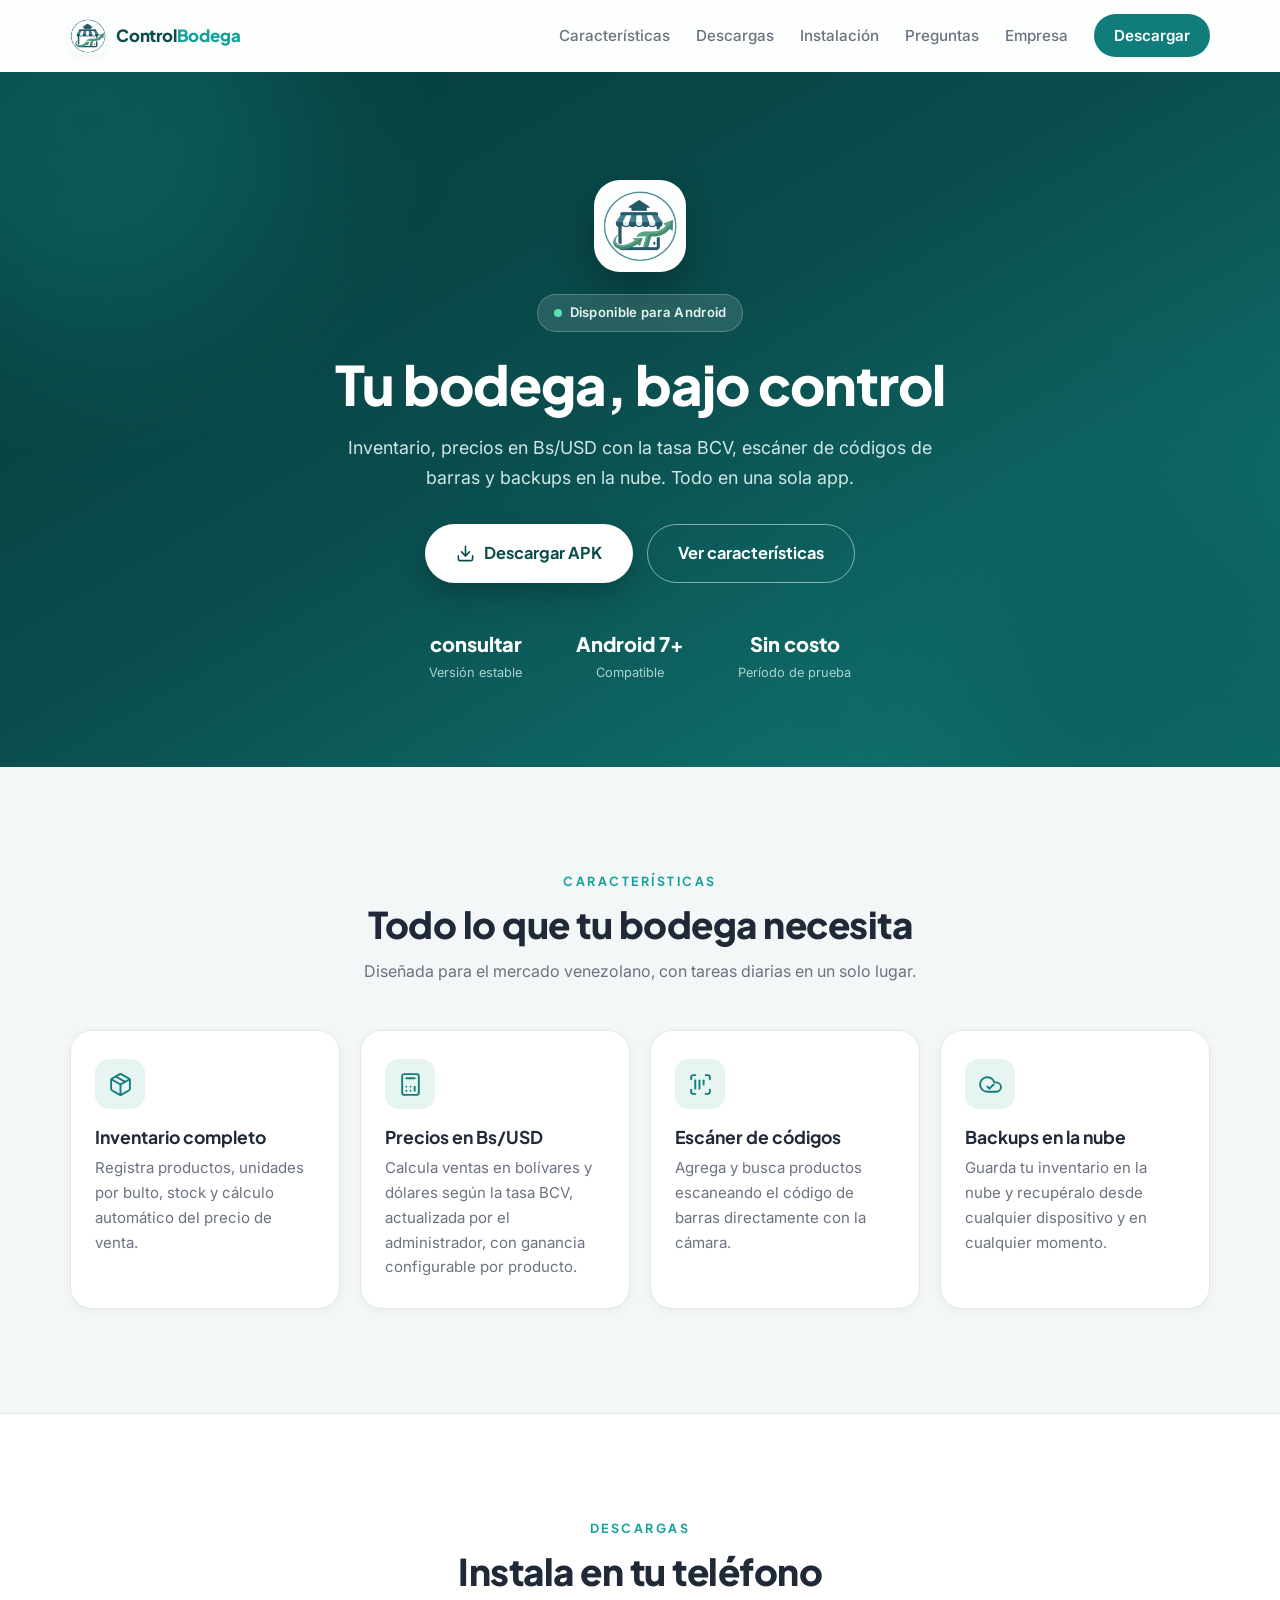
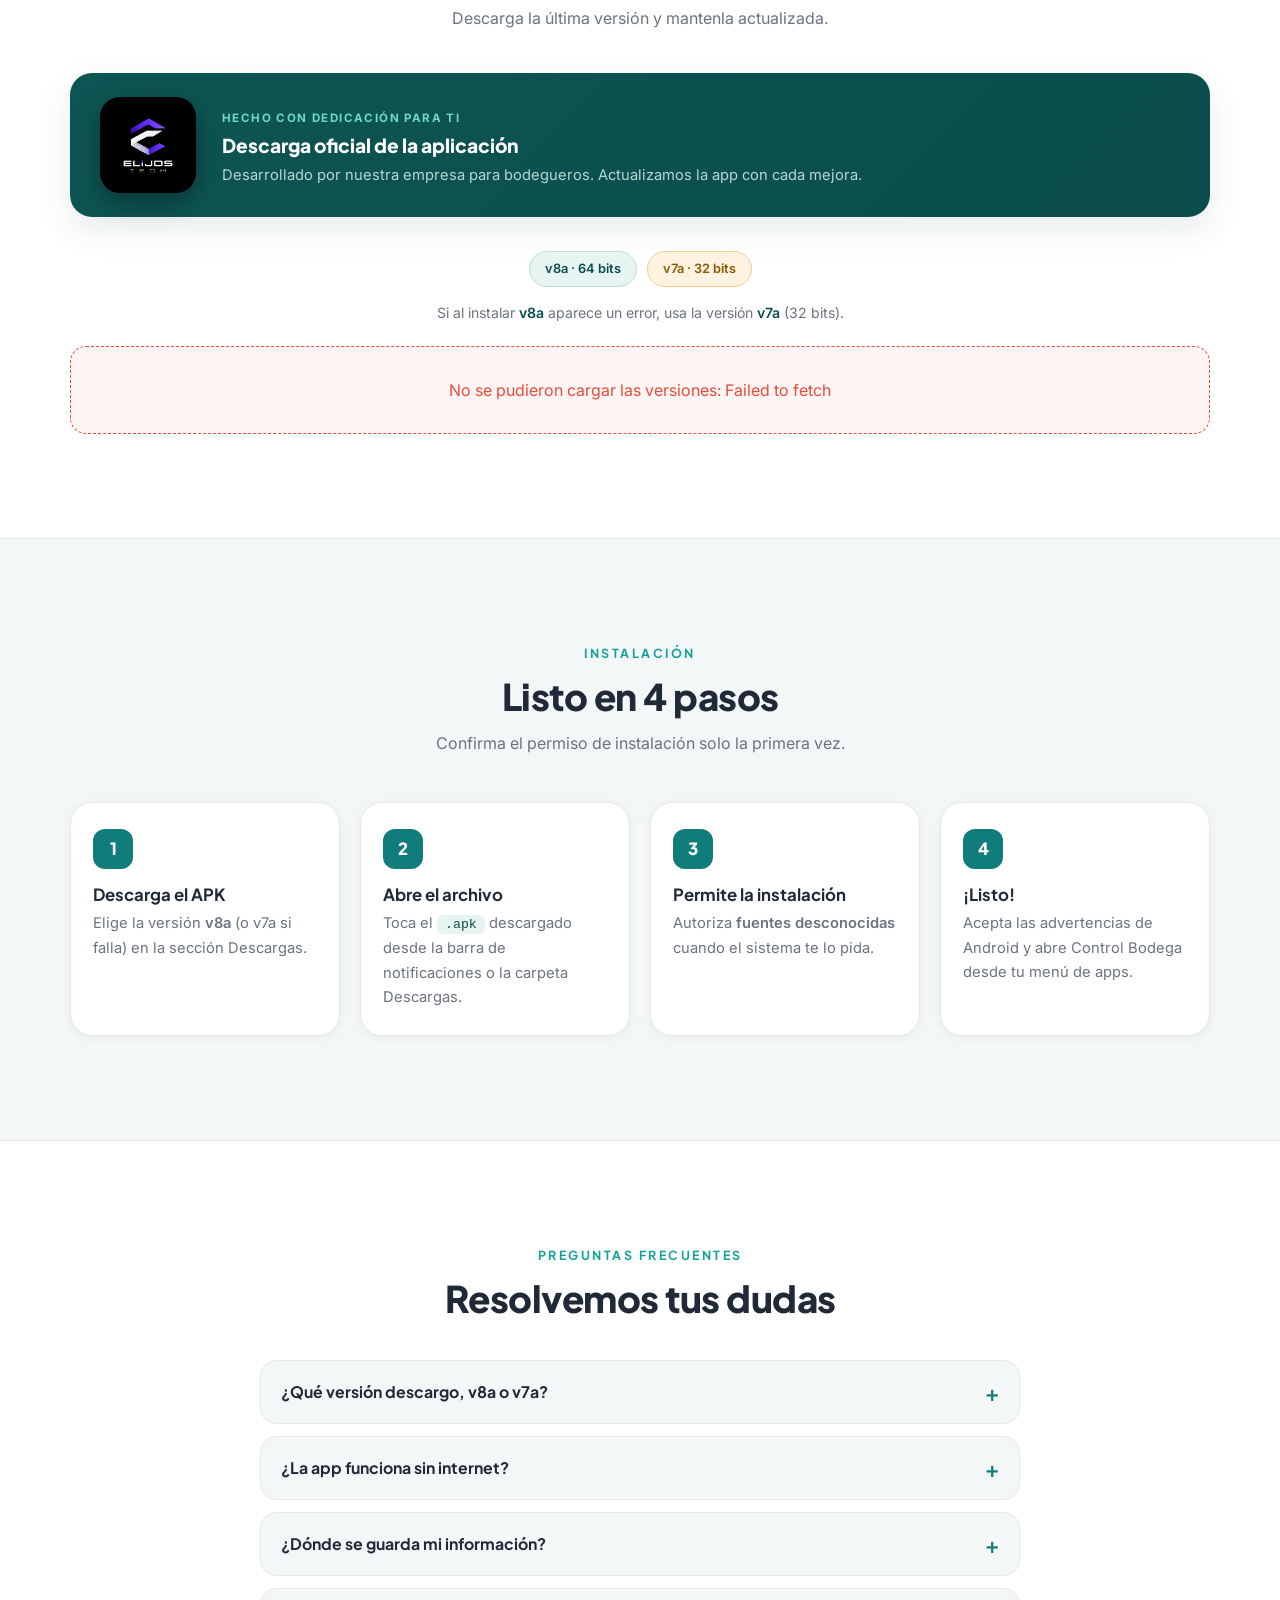
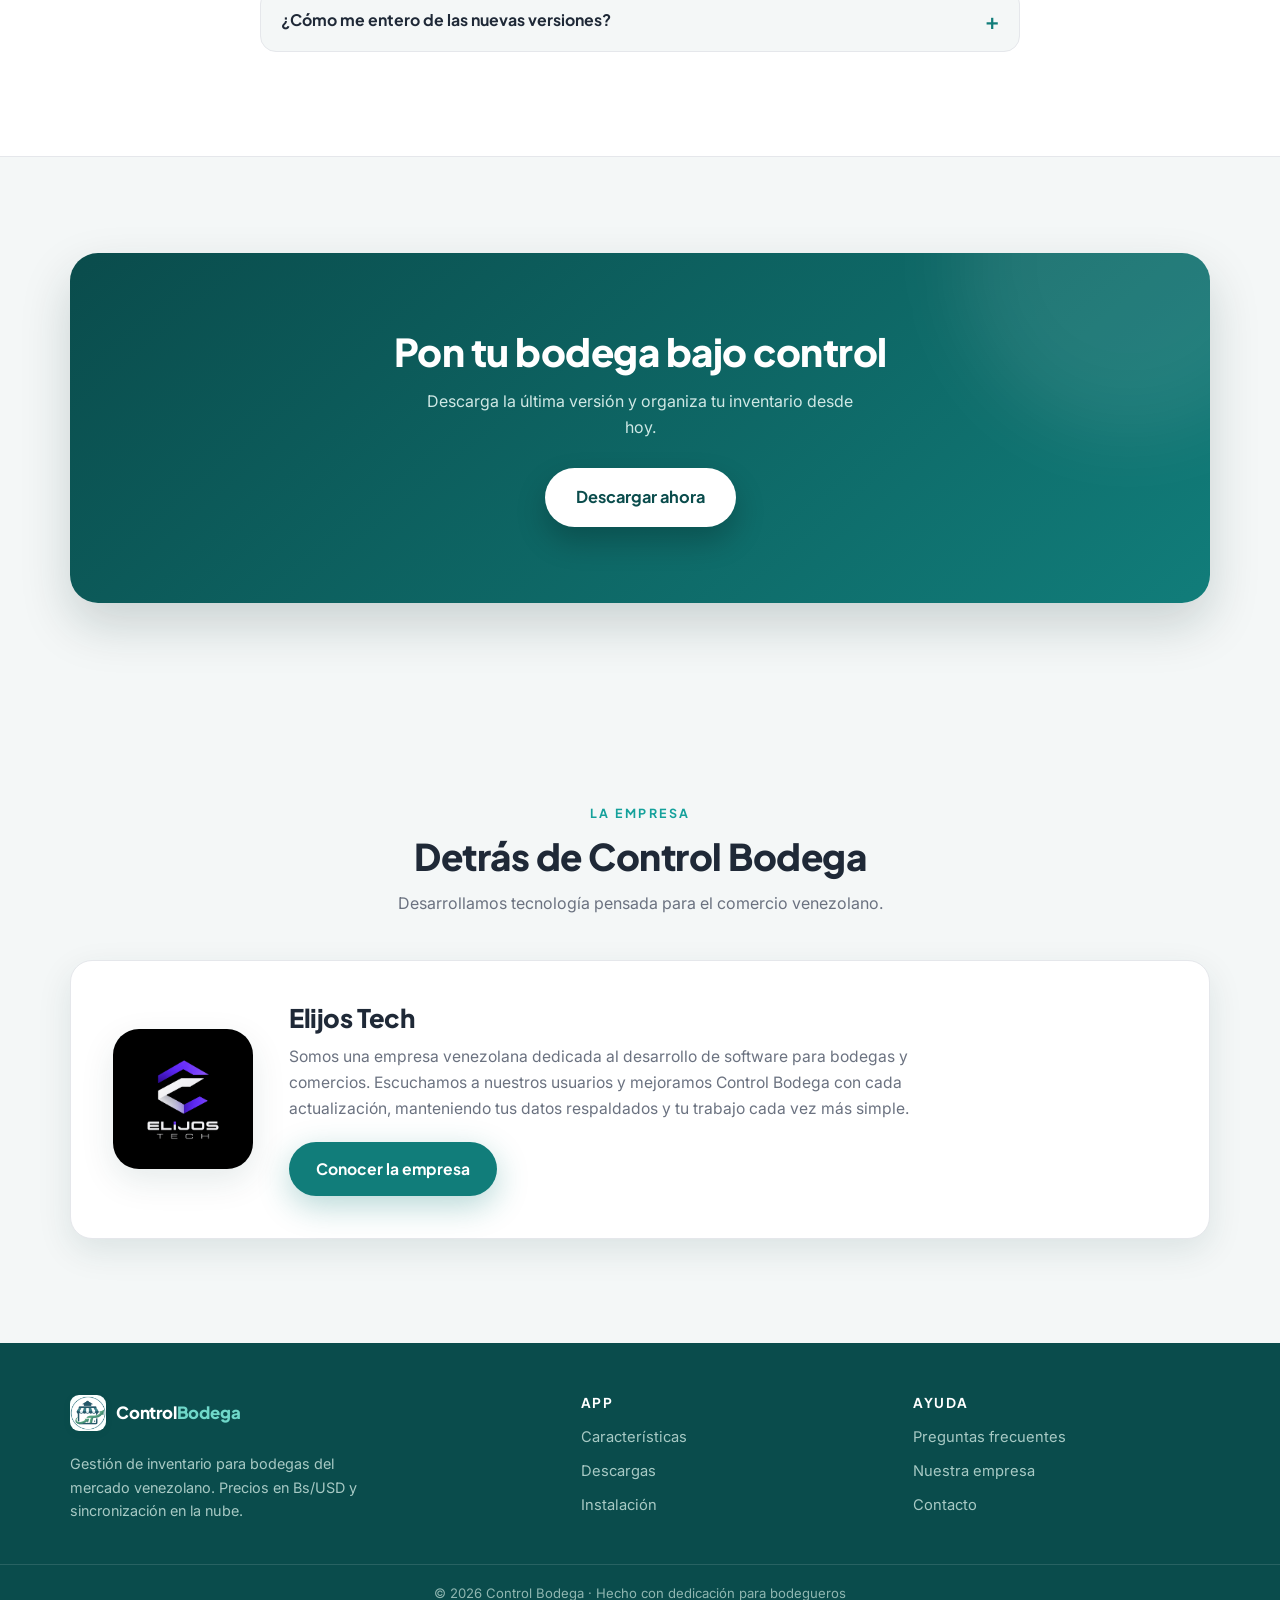
==== commit b1a94504: "Adoptar prototipo de Elijos Tech: pagina dark violeta + logo real transparente" ====
--- a/index.html
+++ b/index.html
@@ -142,7 +142,7 @@
         <p class="section-sub reveal">Descarga la última versión y mantenla actualizada.</p>
 
         <div class="empresa-banner reveal">
-          <img src="assets/logo-empresa.png" alt="Logo de la empresa" class="empresa-logo" />
+          <img src="assets/logo.png" alt="Logo de la empresa" class="empresa-logo" />
           <div class="empresa-info">
             <span class="empresa-tag">Hecho con dedicación para ti</span>
             <h3>Descarga oficial de la aplicación</h3>
@@ -241,7 +241,7 @@
         <p class="section-sub reveal">Desarrollamos tecnología pensada para el comercio venezolano.</p>
 
         <div class="about-card reveal">
-          <img src="assets/logo-empresa.png" alt="Logo de la empresa" class="about-logo" />
+          <img src="assets/logo.png" alt="Logo de la empresa" class="about-logo" />
           <div class="about-body">
             <h3>Elijos Tech</h3>
             <p>
@@ -279,7 +279,7 @@
         <h4>Ayuda</h4>
         <a href="#faq">Preguntas frecuentes</a>
         <a href="empresa.html">Nuestra empresa</a>
-        <a href="mailto:eliellugo12@gmail.com">Contacto</a>
+        <a href="mailto:elijostech@gmail.com">Contacto</a>
       </div>
     </div>
 
